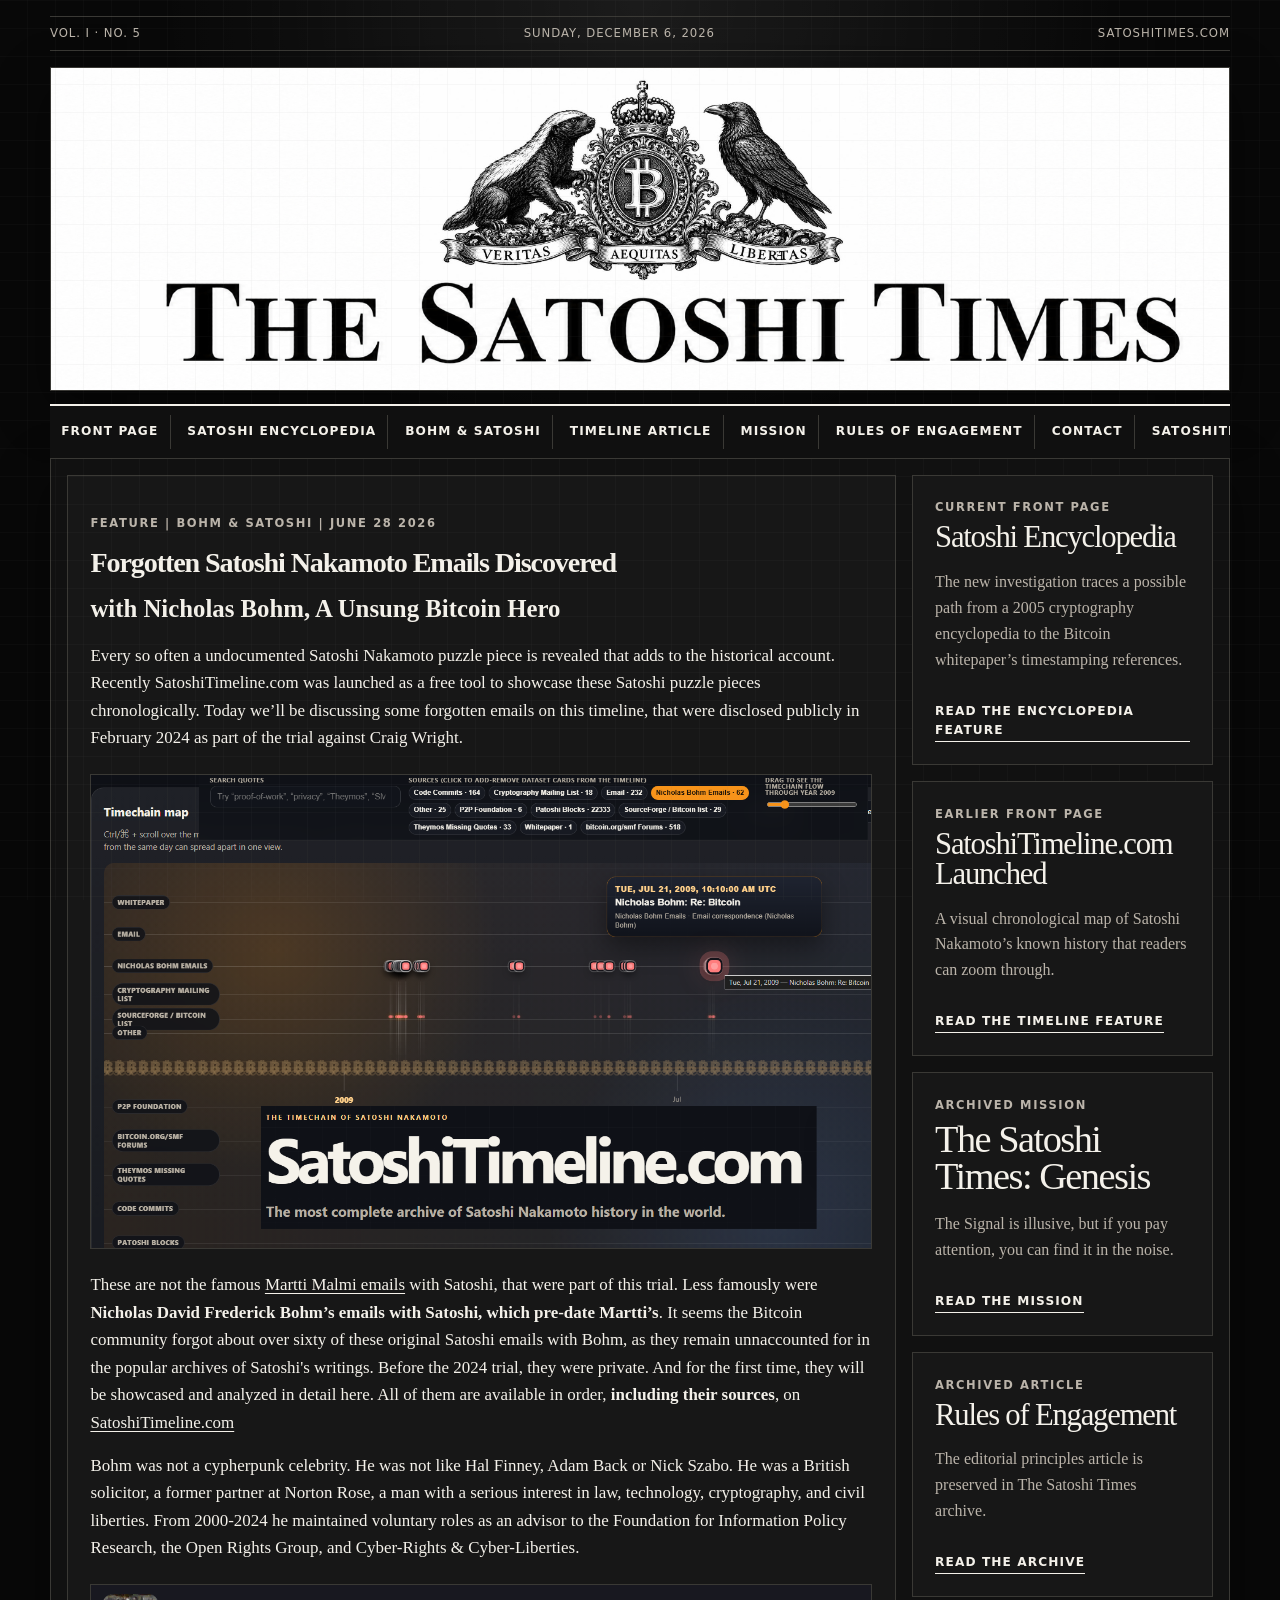
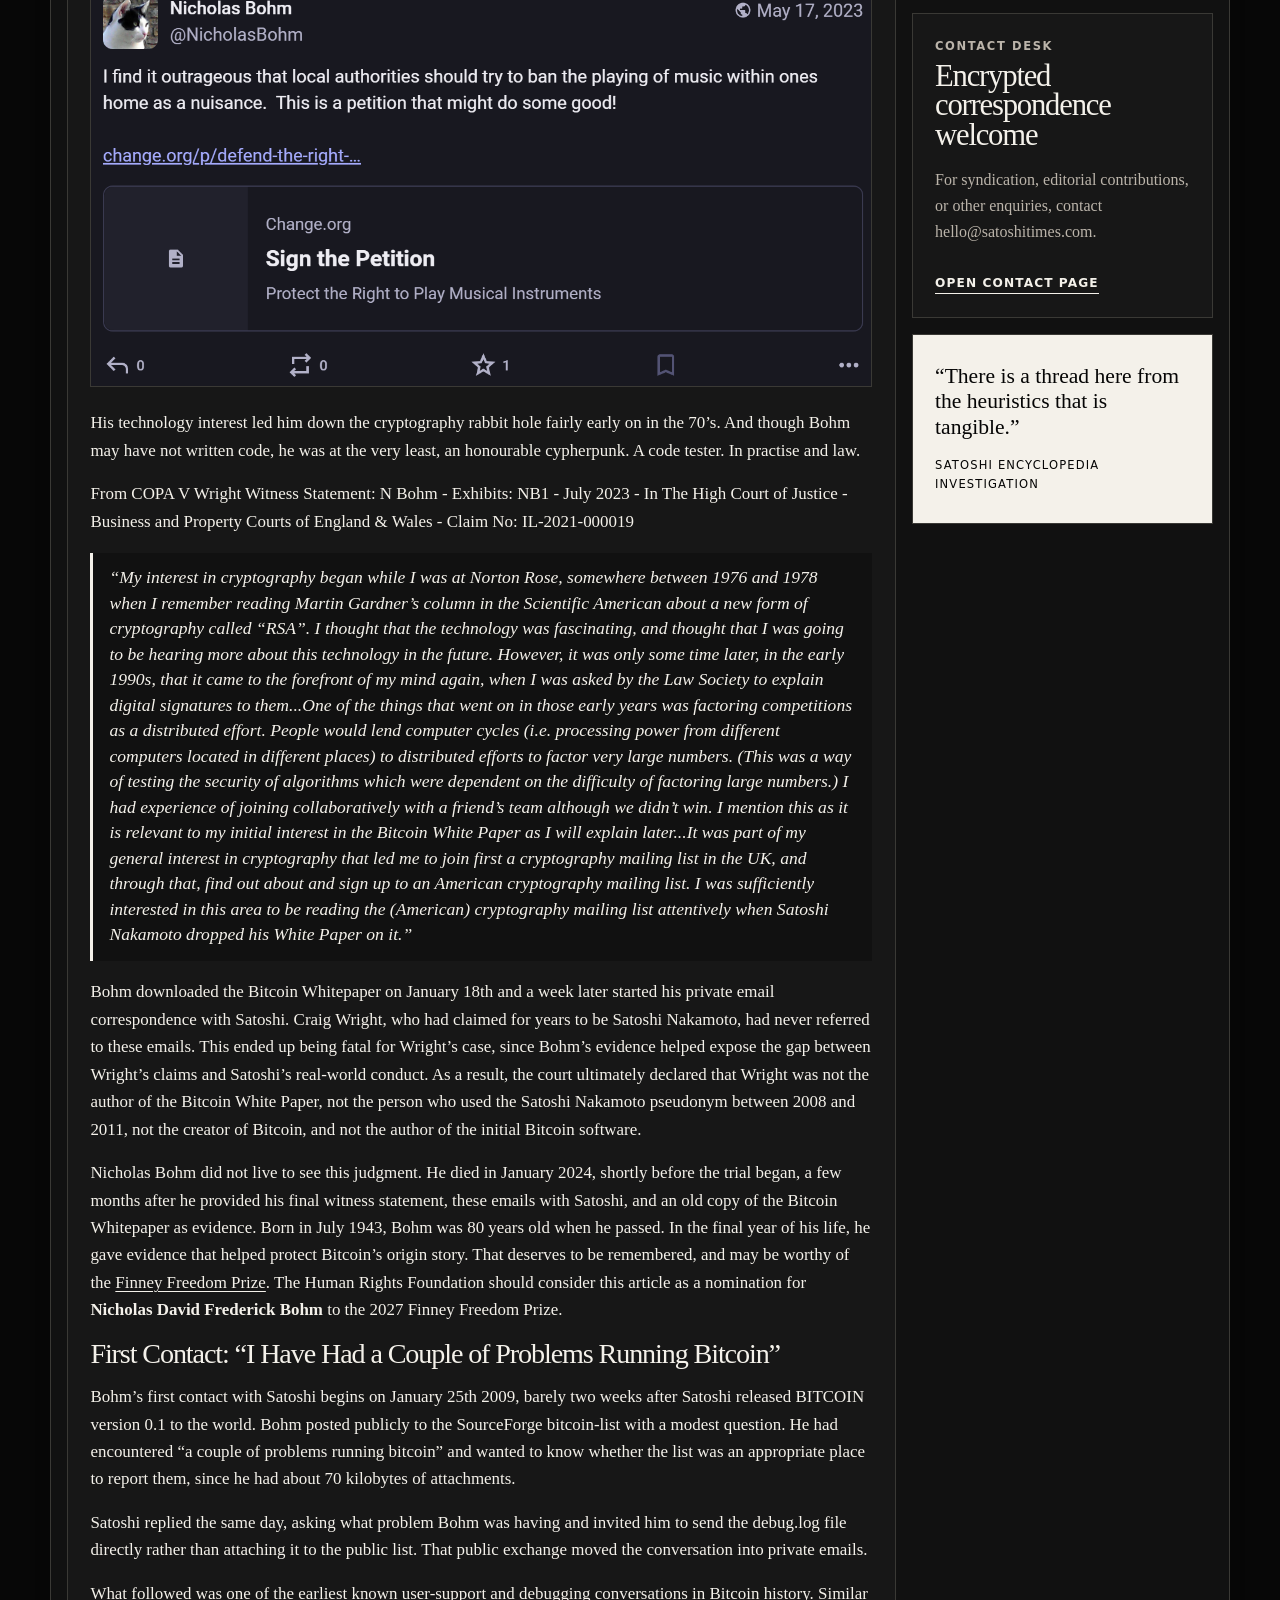
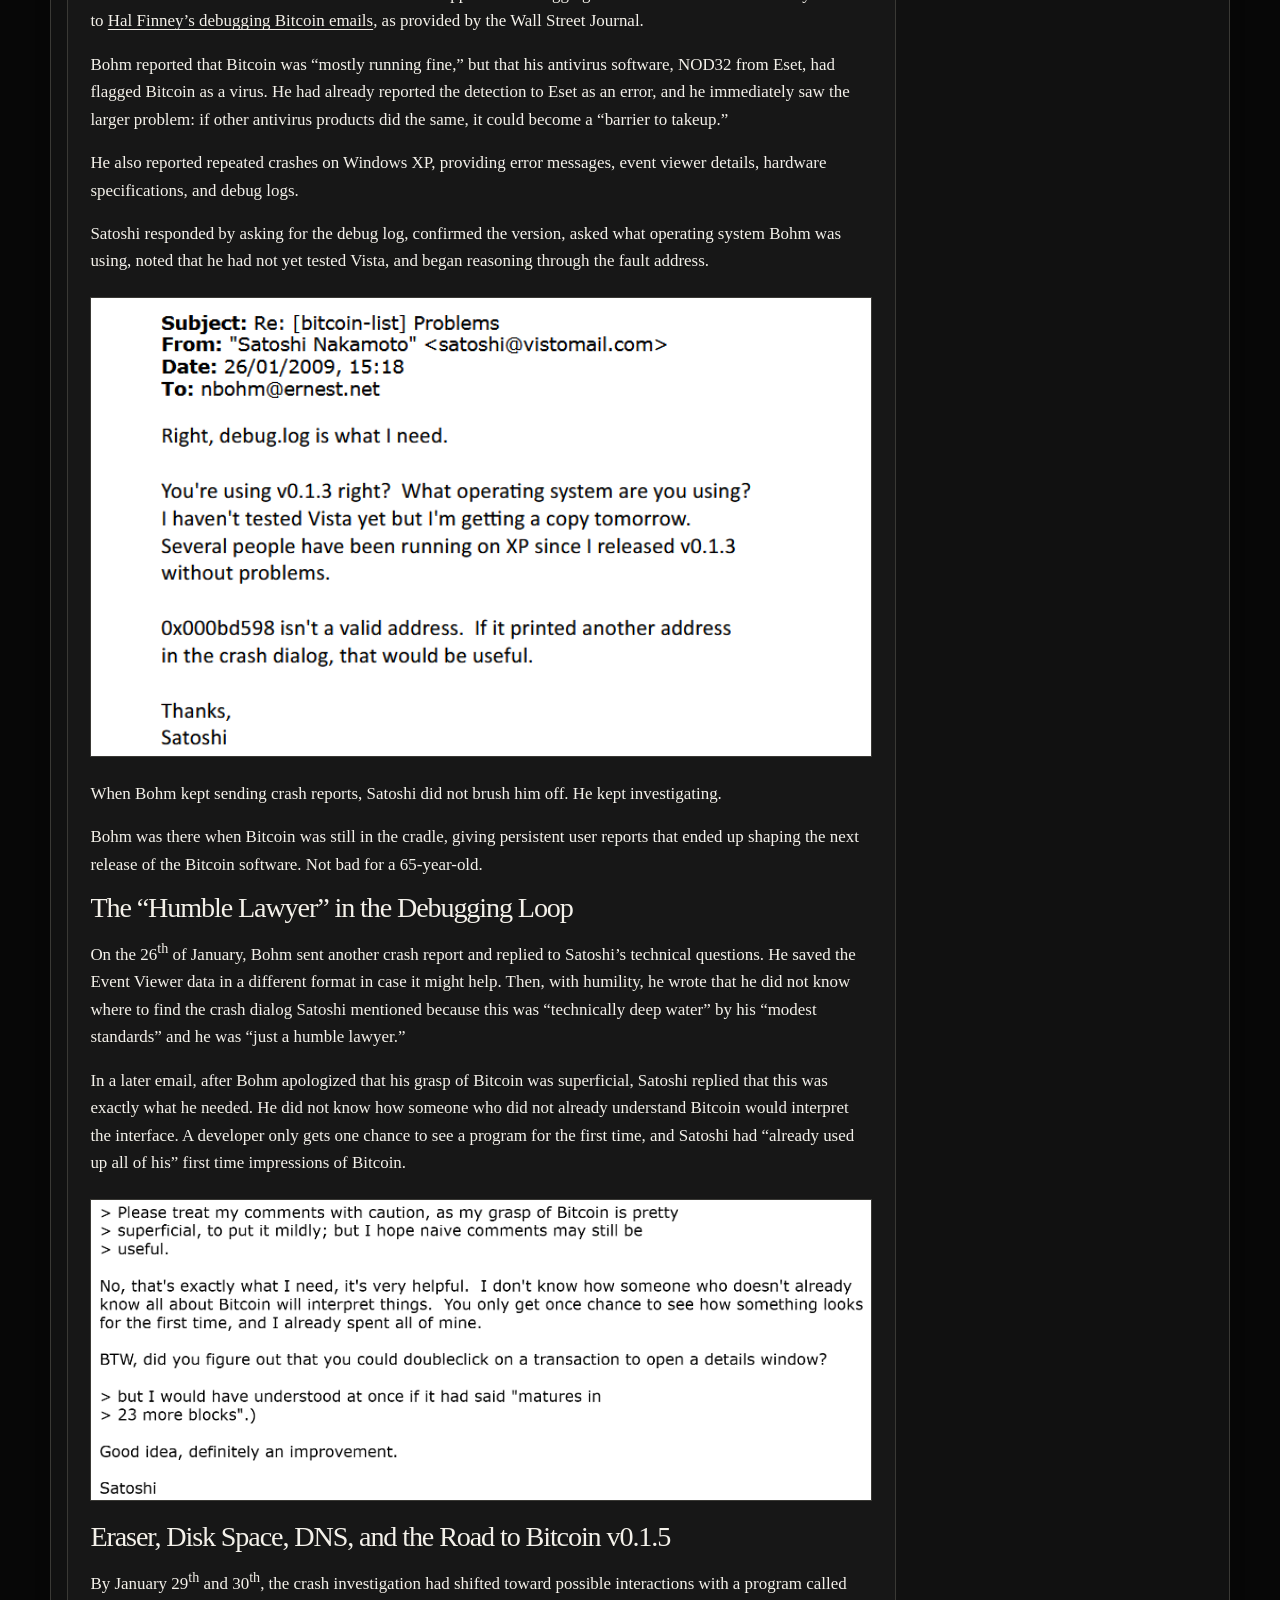
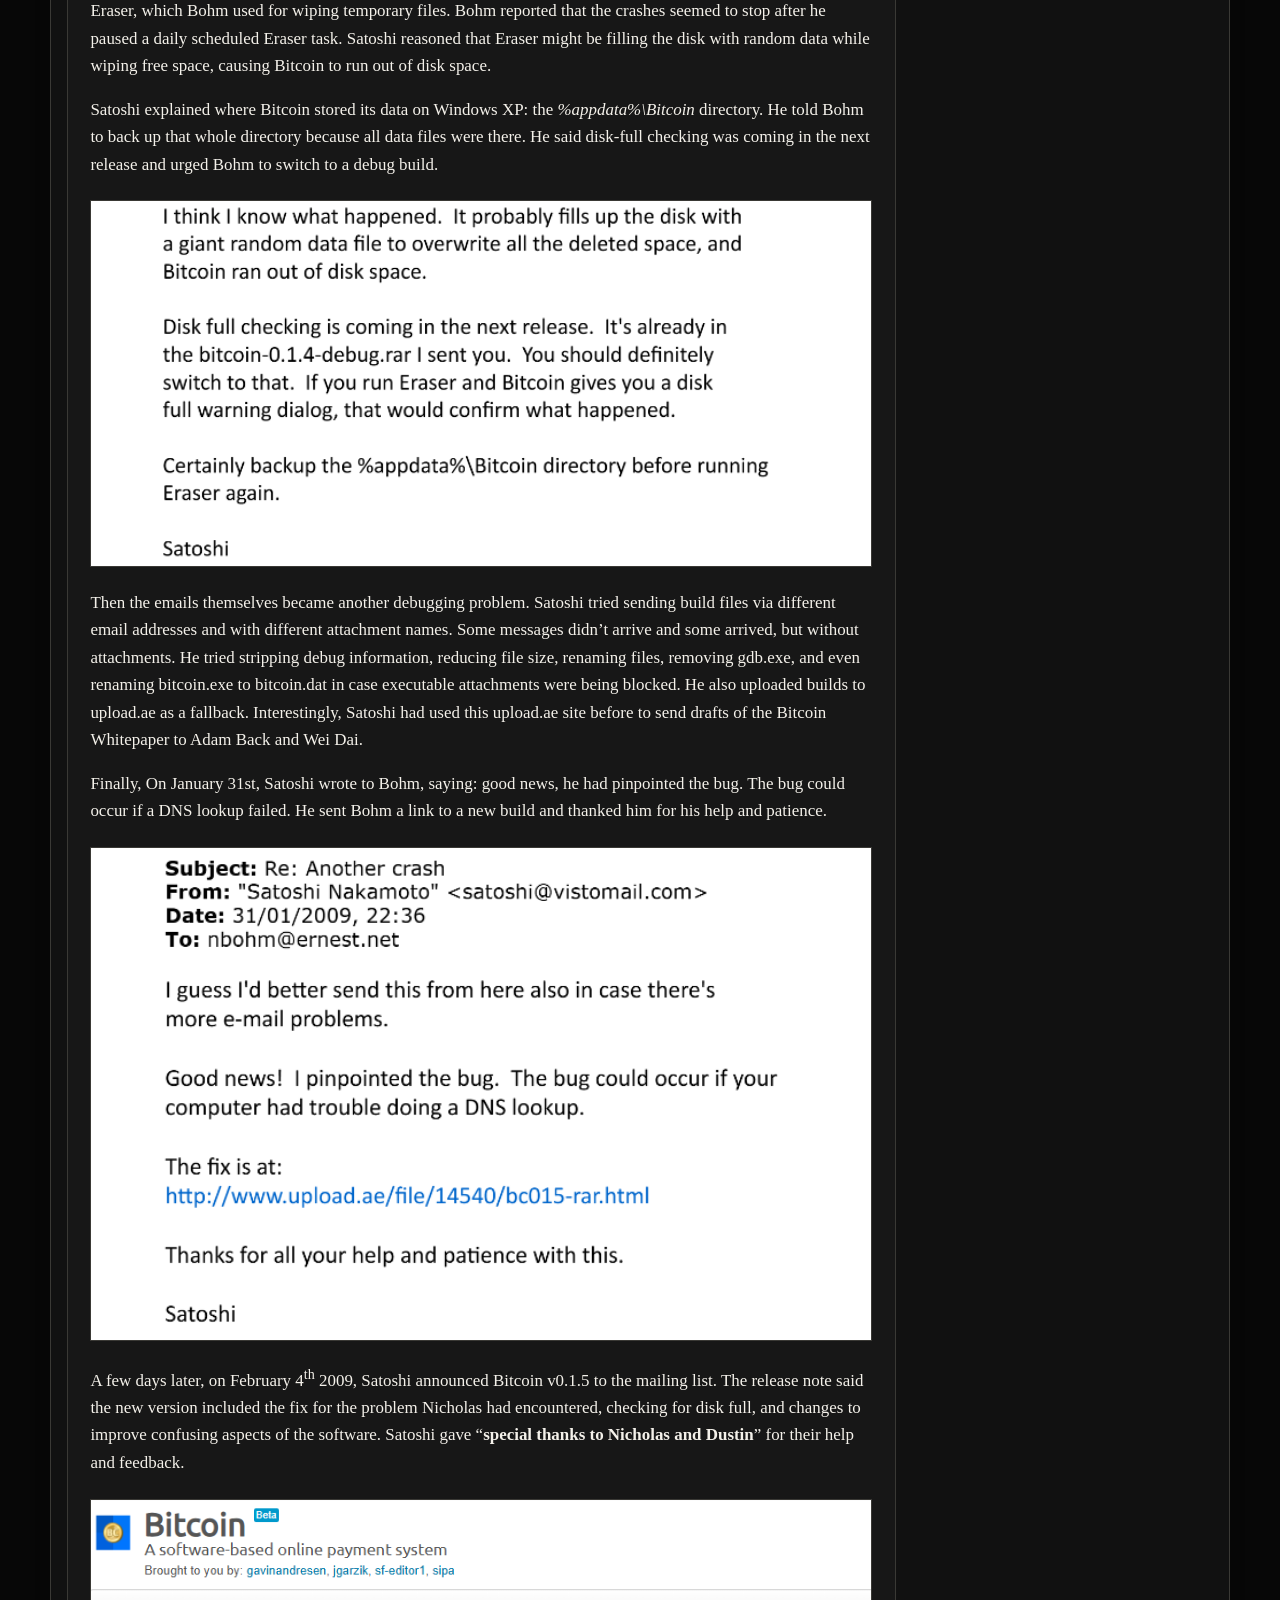
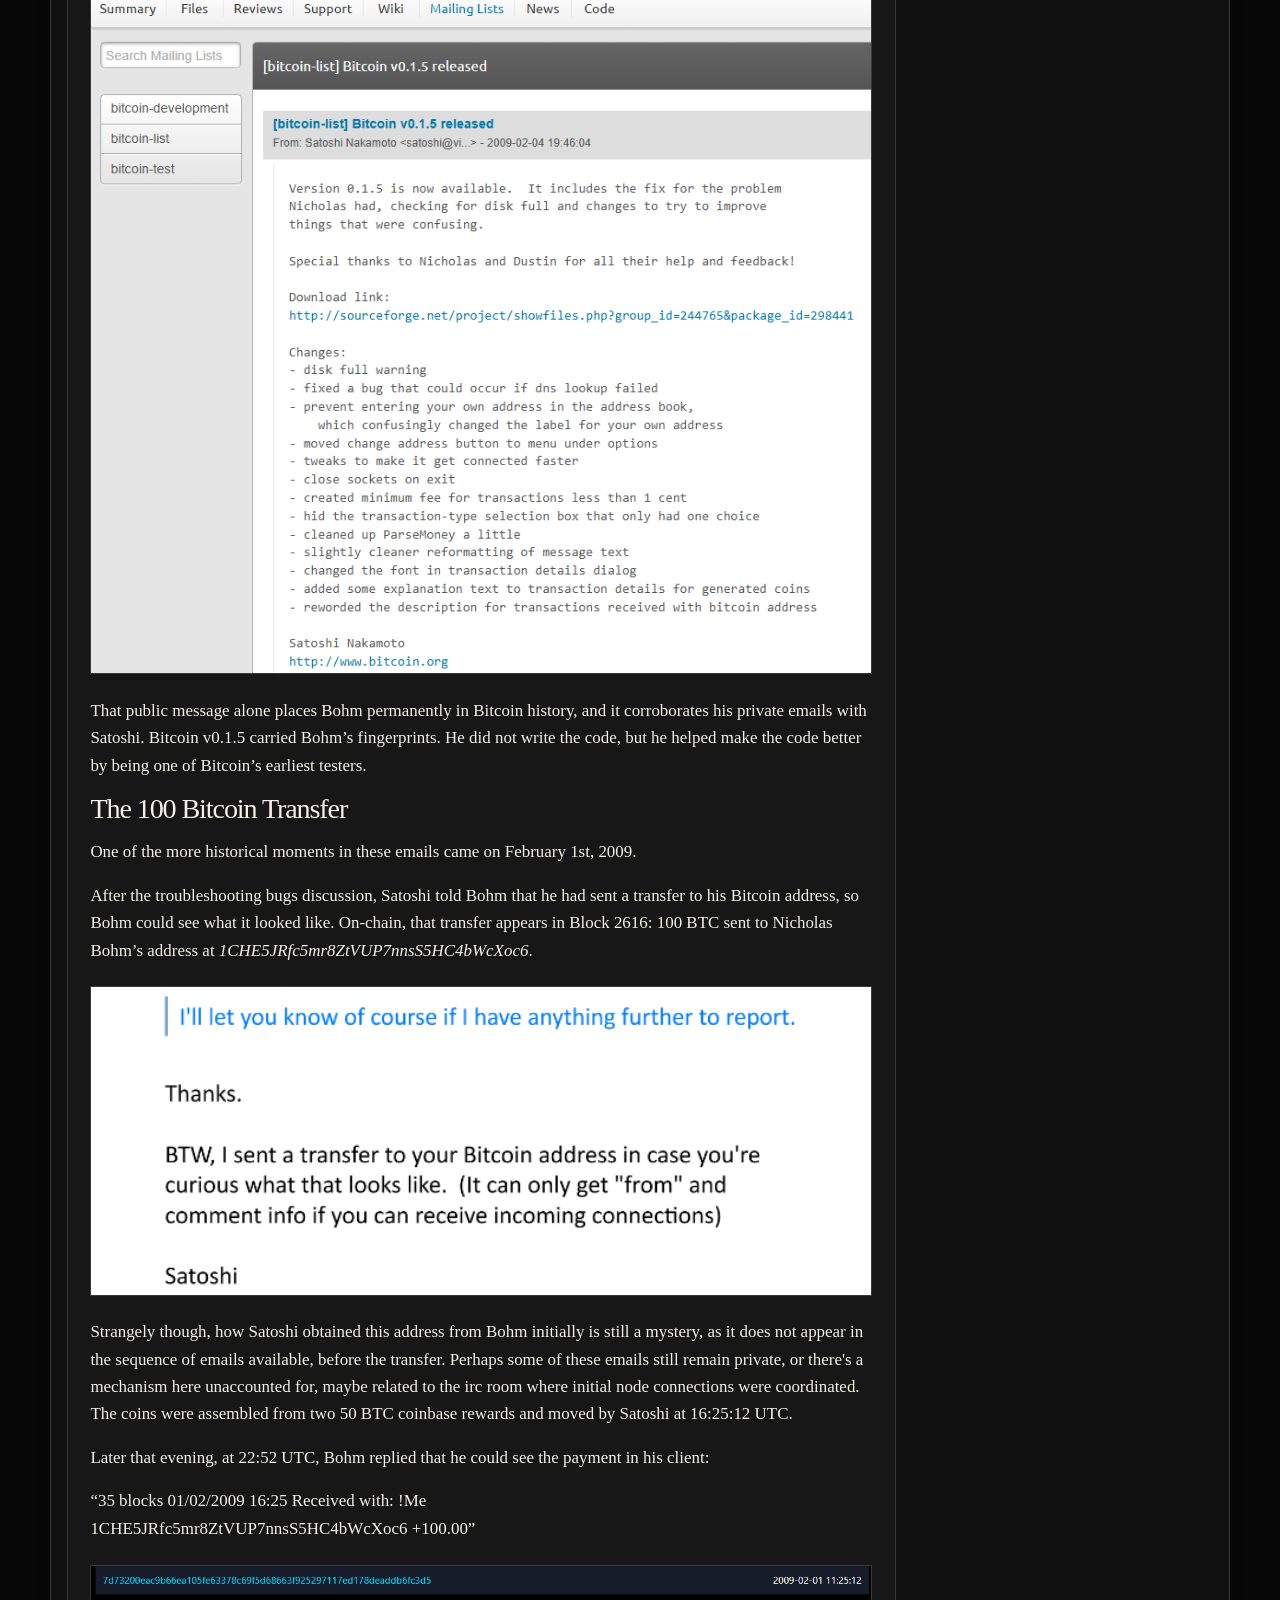
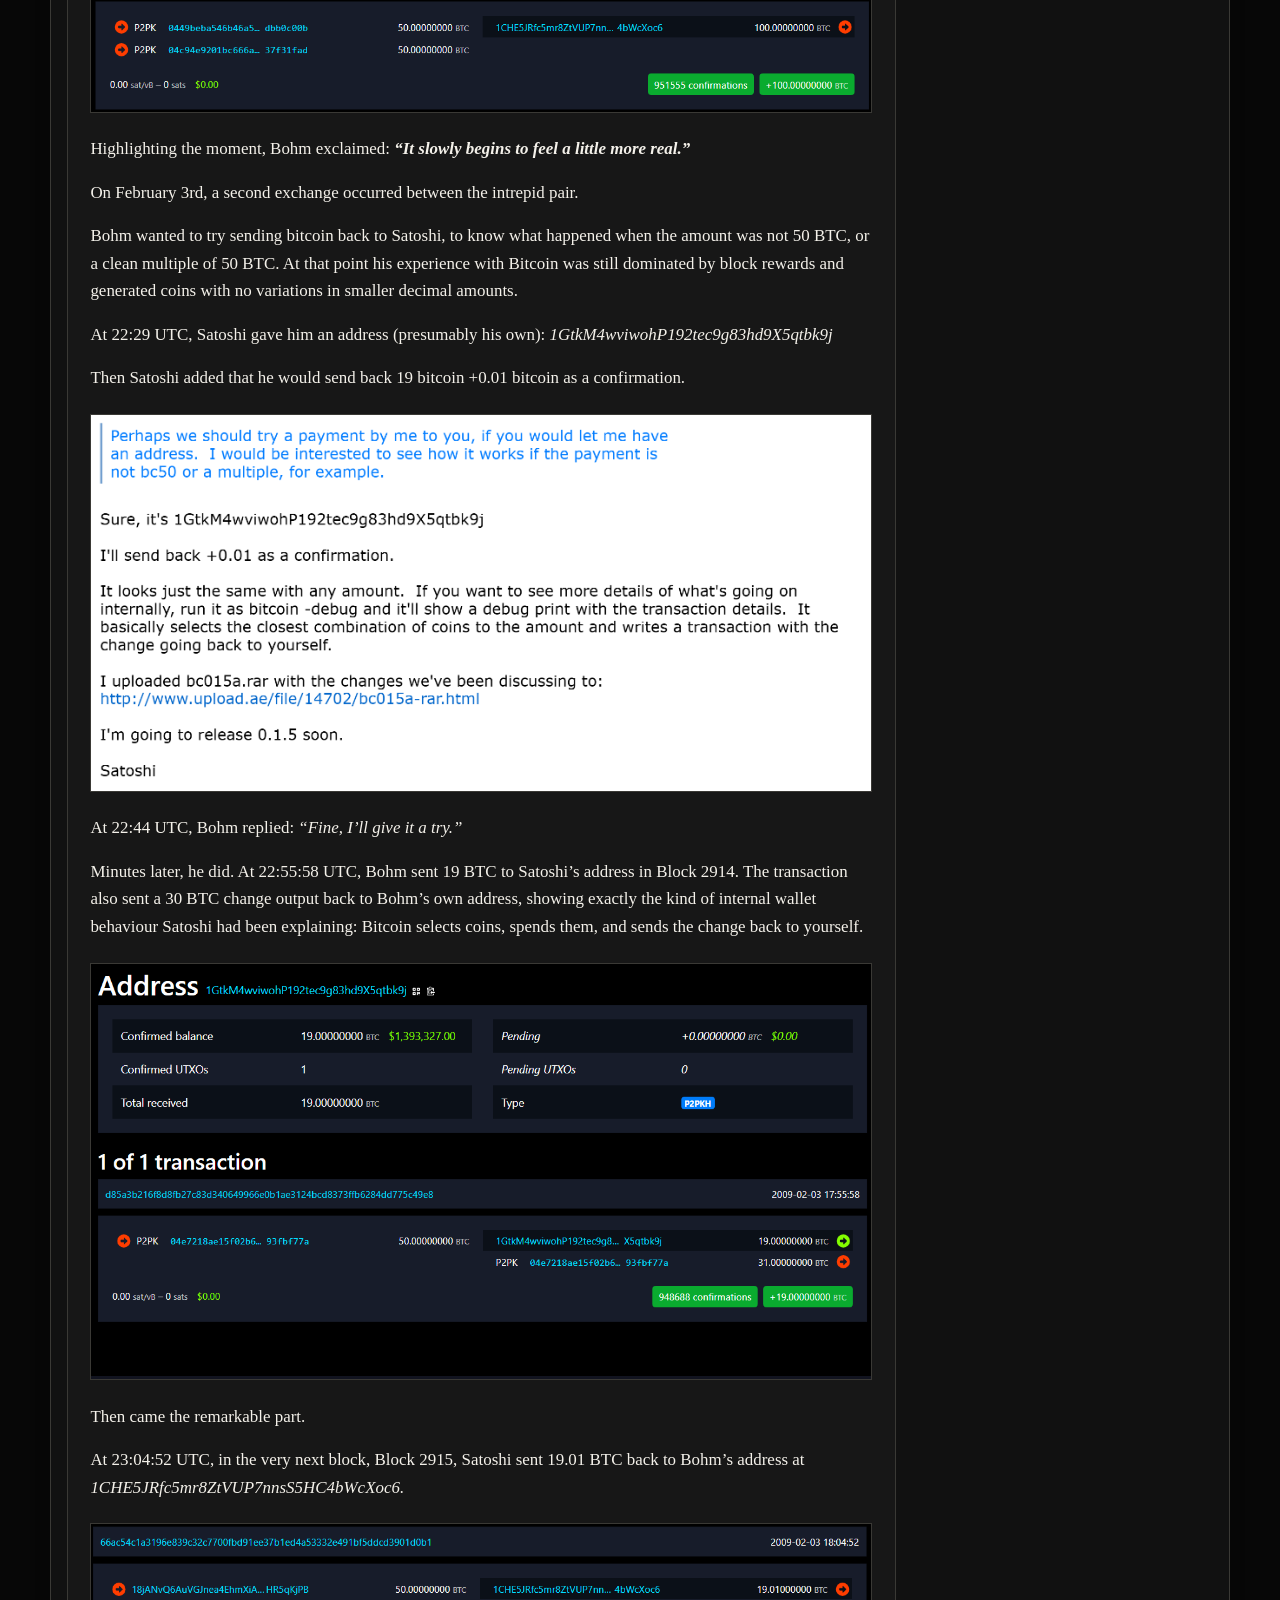
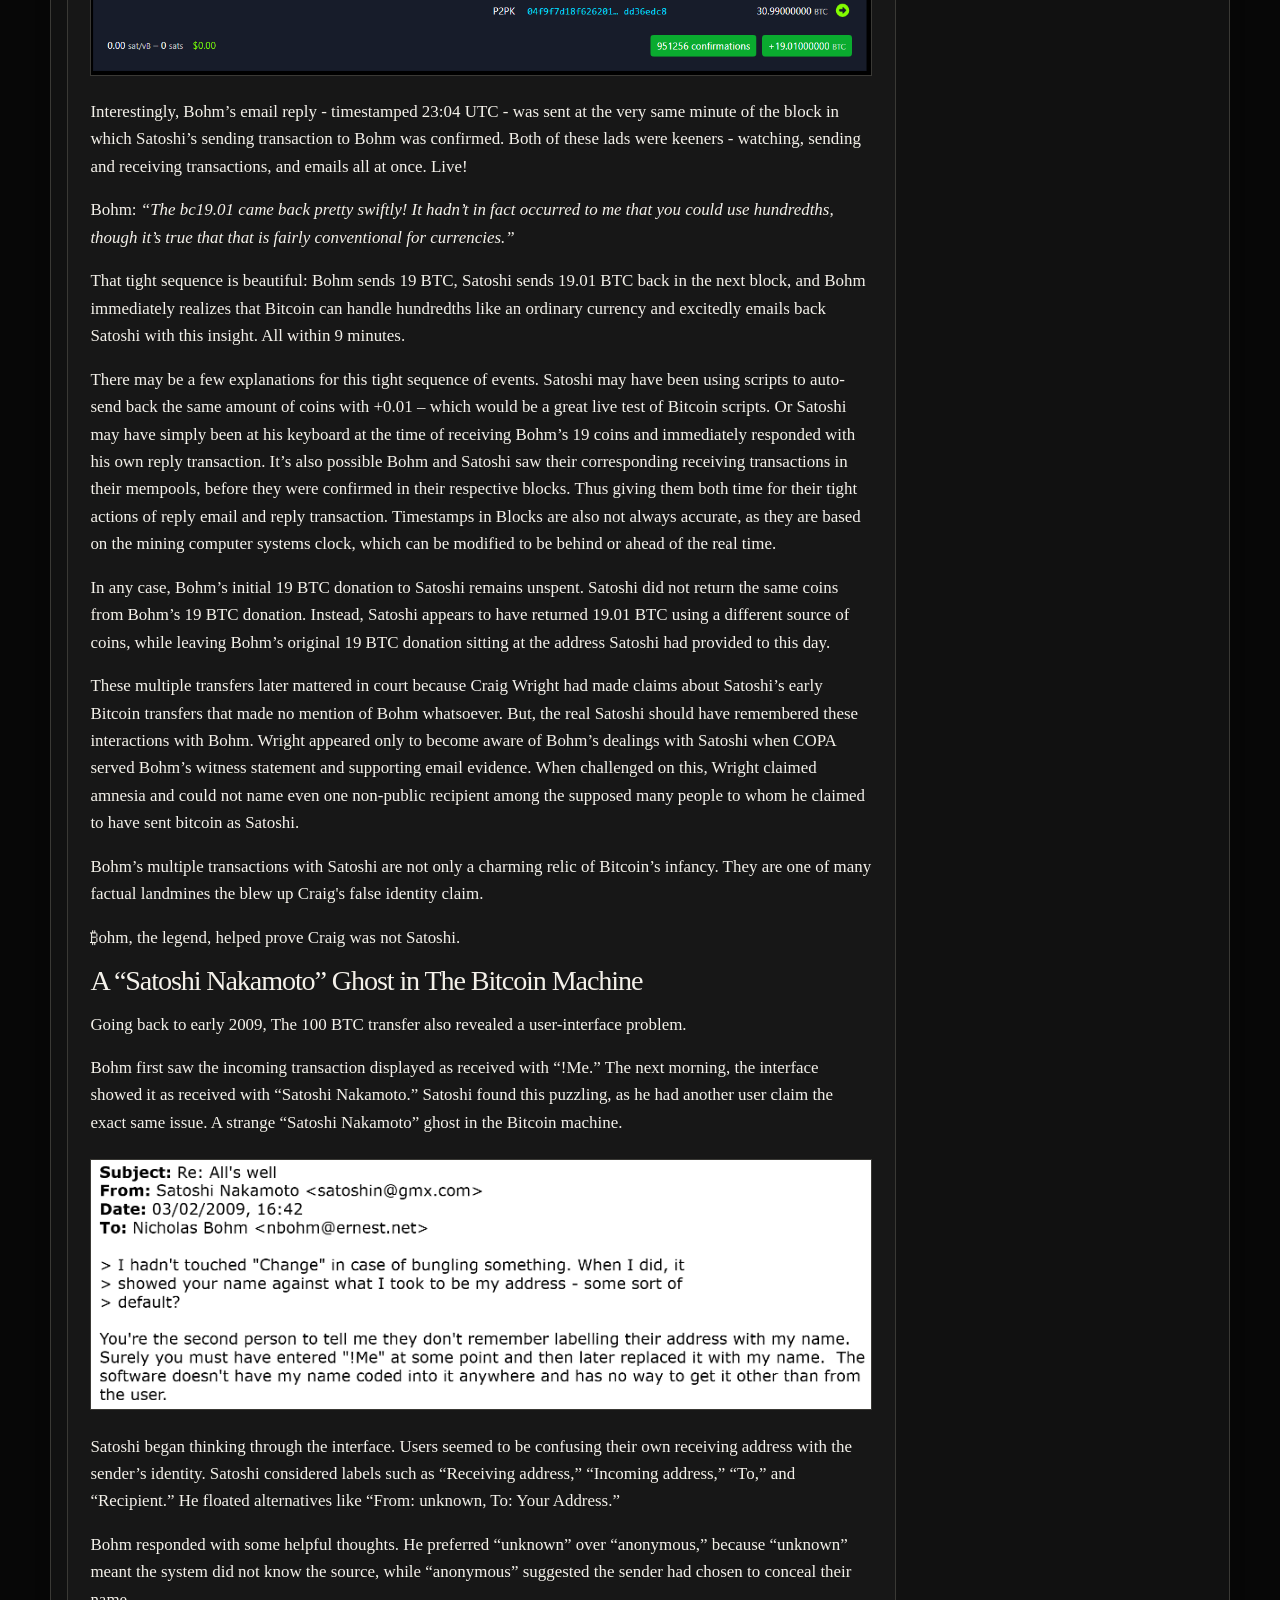
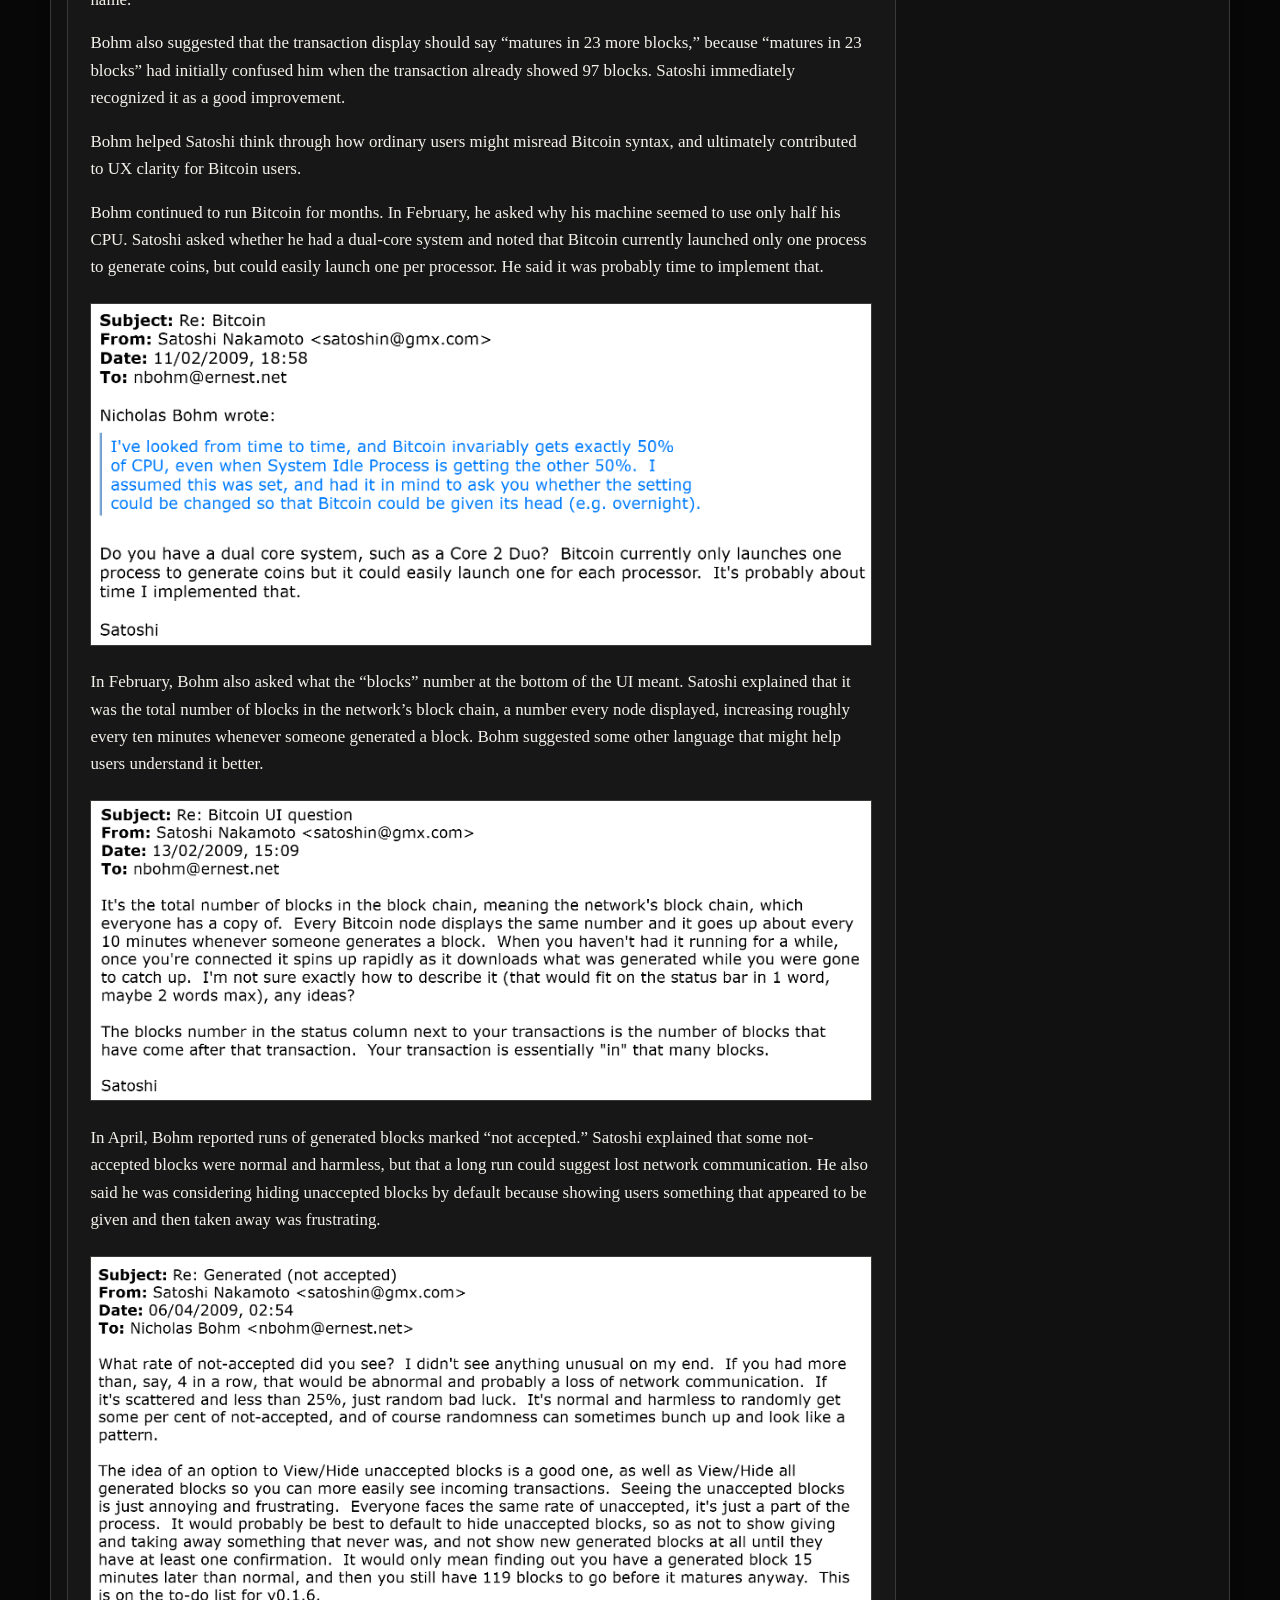
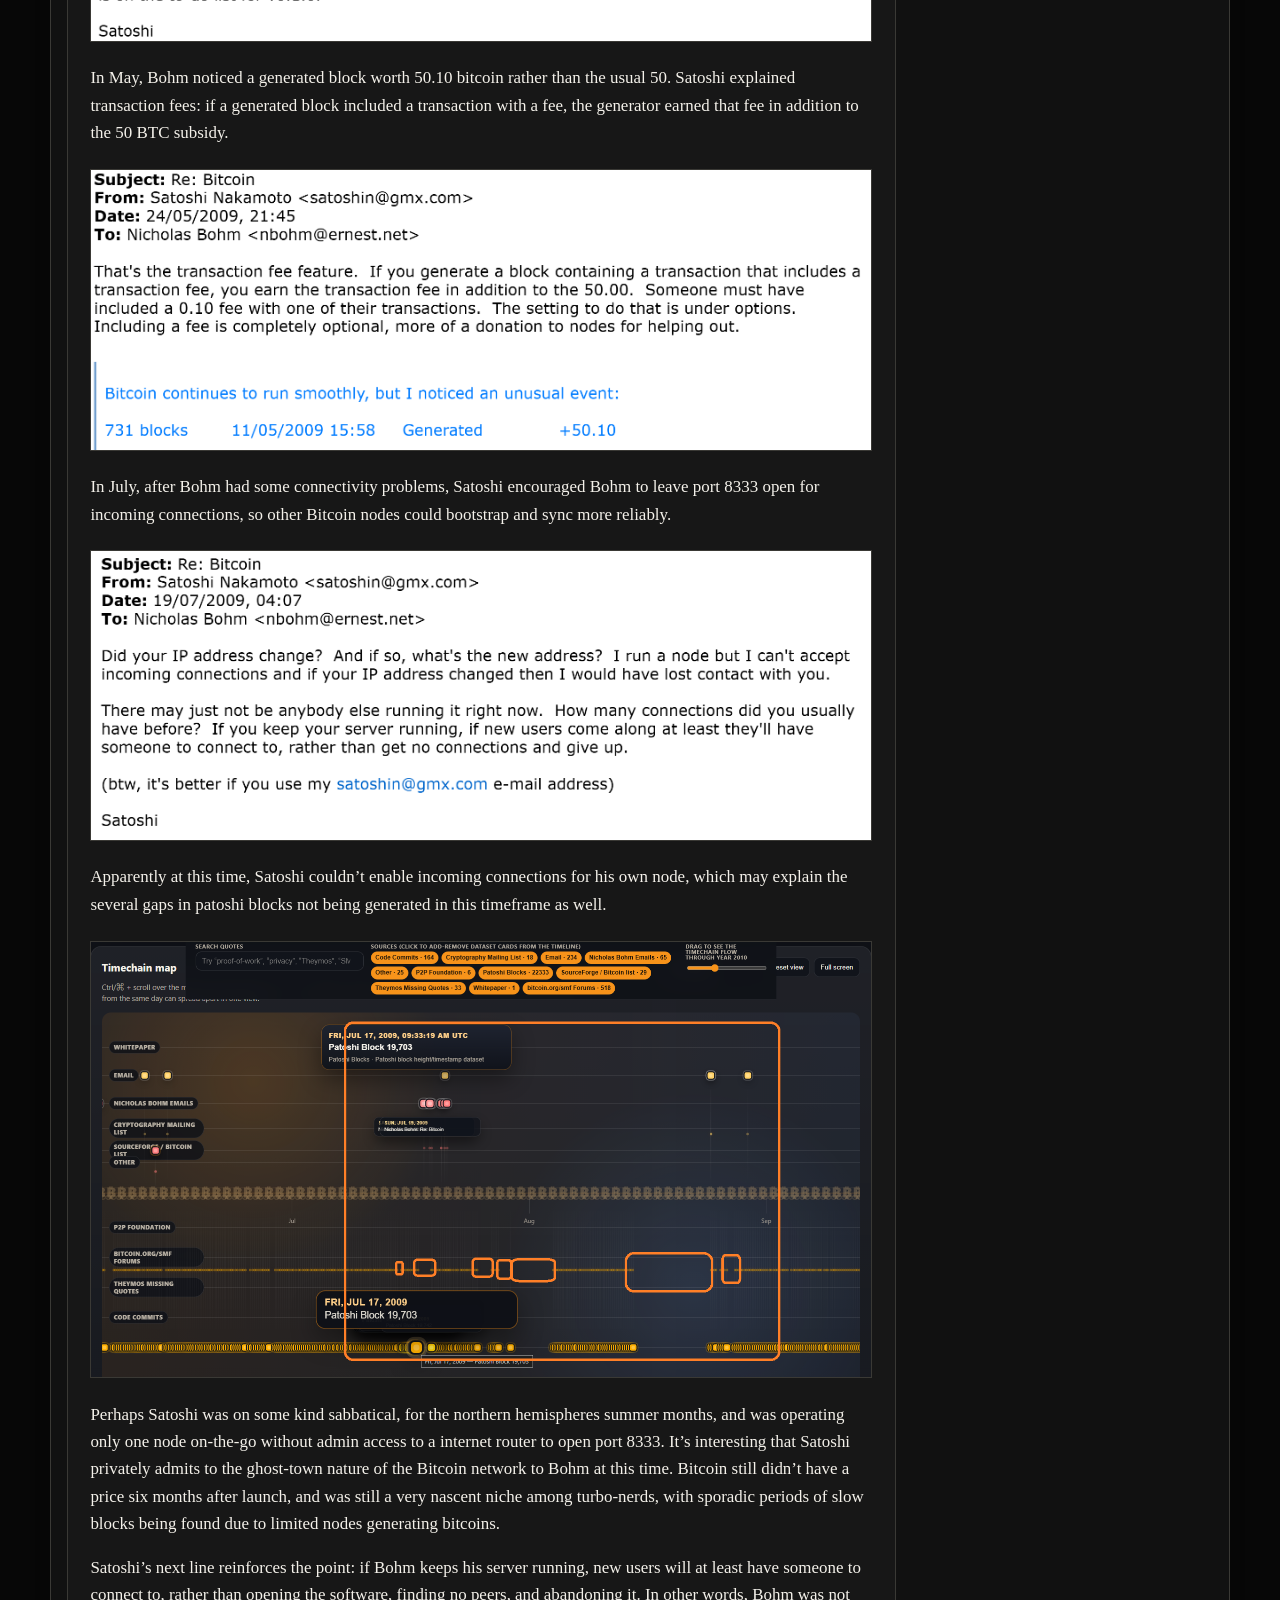
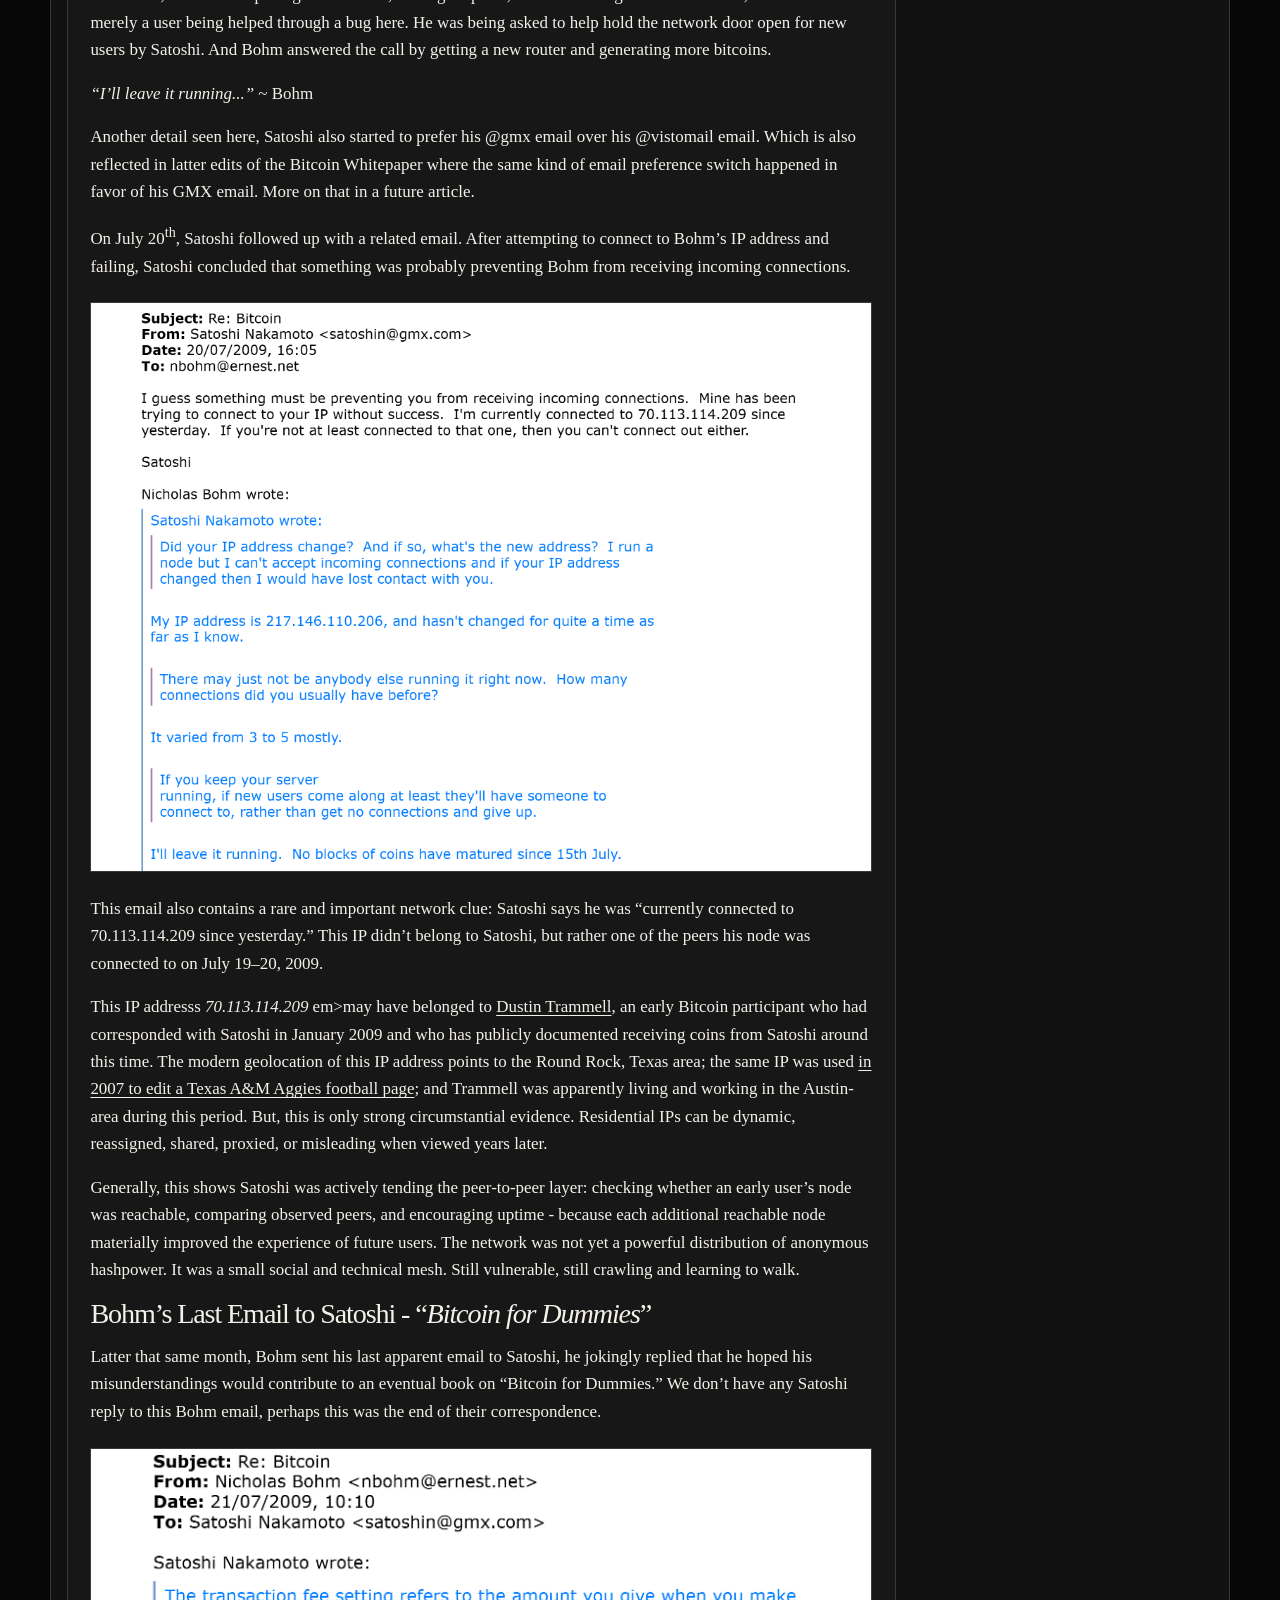
==== bohm/index.html @ c608b505 "Add files via upload" ====
<!doctype html>
<html lang="en" data-theme="dark">
<head>
  <meta charset="utf-8" />
  <meta name="viewport" content="width=device-width, initial-scale=1" />
  <title>Forgotten Satoshi Nakamoto Emails Discovered with Nicholas Bohm, A Unsung Bitcoin Hero — The Satoshi Times</title>
  <meta name="description" content="The Satoshi Times explores Nicholas Bohm’s forgotten emails with Satoshi Nakamoto, early Bitcoin debugging, and Bohm’s role in Bitcoin history." />
  <link rel="stylesheet" href="../styles.css" />
</head>
<body>
  <a class="skip-link" href="#main">Skip to content</a>

  <header class="site-header">
    <div class="utility-bar" aria-label="Edition details">
      <span>Vol. I · No. 5</span>
      <span id="today">Live Edition</span>
      <span>SatoshiTimes.com</span>
    </div>

    <div class="masthead" aria-label="The Satoshi Times masthead">
      <img src="../assets/satoshi-times-banner.jpg" alt="The Satoshi Times banner with the motto Veritas Aequitas LiberƎtas" />
    </div>


    <nav class="section-nav" aria-label="Newspaper sections">
      <a href="../">Front Page</a>
      <a href="../encyclopedia/">Satoshi Encyclopedia</a>
      <a href="../bohm/" aria-current="page">Bohm &amp; Satoshi</a>
      <a href="../timeline/">Timeline Article</a>
      <a href="../mission/">Mission</a>
      <a href="../rules.html">Rules of Engagement</a>
      <a href="../contact/">Contact</a>
      <a href="https://satoshitimeline.com/" target="_blank" rel="noopener">SatoshiTimeline.com</a>
      <button id="themeToggle" class="theme-toggle" type="button" aria-label="Toggle light and dark mode">Light mode</button>
    </nav>
  </header>

  <main id="main" class="page-shell">
    <section class="headline-grid front-page-grid" aria-label="Lead story">
      <article id="lead" class="lead-story article-card prose longform-article">
        <p class="kicker">Feature | Bohm &amp; Satoshi | June 28 2026</p>
        <h3><b>Forgotten Satoshi Nakamoto Emails Discovered</b></h3>
        <p class="dek"><b>with Nicholas Bohm, A Unsung Bitcoin Hero</b></p>
        <p>Every so often a undocumented Satoshi Nakamoto puzzle piece is revealed that adds
to the historical account. Recently SatoshiTimeline.com was launched as
a free tool to showcase these Satoshi puzzle pieces chronologically. Today we’ll
be discussing some forgotten emails on this timeline, that
were disclosed publicly in February 2024 as part of the trial against
Craig Wright. </p>
        <figure class="article-figure">
          <img alt="Bohm and Satoshi article image 1" loading="lazy" src="../assets/bohm/bohm-satoshi-01.png"/>
        </figure>
        <p>These are not the famous <a href="https://mmalmi.github.io/satoshi/" rel="noopener" target="_blank">Martti Malmi emails</a> with
Satoshi, that were part of this trial. Less
famously were <strong>Nicholas David Frederick Bohm’s emails with
Satoshi, which pre-date Martti’s</strong>. It seems the Bitcoin
community forgot about over sixty of these original Satoshi emails with
Bohm, as they remain unnaccounted for in the popular archives of Satoshi's writings. Before the 2024 trial, they were private. And for the first time,
they will be showcased and analyzed in detail here. All of them are
available in order, <b>including their sources</b>, on <a href="https://satoshitimeline.com/111" rel="noopener" target="_blank">SatoshiTimeline.com</a></p>
        <p>Bohm was not a cypherpunk celebrity. He was not like Hal Finney, Adam
Back or Nick Szabo. He was a British solicitor, a former partner at
Norton Rose, a man with a serious interest in law, technology,
cryptography, and civil liberties. From 2000-2024 he maintained
voluntary roles as an advisor to the Foundation for Information Policy
Research, the Open Rights Group, and Cyber-Rights &amp; Cyber-Liberties.</p> 
 <figure class="article-figure">
          <img alt="Bohm and Satoshi article image 1" loading="lazy" src="../assets/bohm/bohmcat.png"/>
        </figure>
<p>His technology interest led him down the cryptography rabbit hole fairly
early on in the 70’s. And though Bohm may have not written code, he was
at the very least, an honourable cypherpunk. A code tester. In practise
and law.</p>
        <p>From COPA V Wright Witness Statement: N Bohm - Exhibits: NB1 - July
2023 - In The High Court of Justice - Business and Property Courts of England &amp; Wales - Claim No: IL-2021-000019</p>
        <blockquote><em>“My interest in cryptography began while I was at Norton Rose,
somewhere between 1976 and 1978 when I remember reading Martin Gardner’s
column in the Scientific American about a new form of cryptography
called “RSA”. I thought that the technology was fascinating, and thought
that I was going to be hearing more about this technology in the future.
However, it was only some time later, in the early 1990s, that it came
to the forefront of my mind again, when I was asked by the Law Society
to explain digital signatures to them...One of the things that went on
in those early years was factoring competitions as a distributed effort.
People would lend computer cycles (i.e. processing power from different
computers located in different places) to distributed efforts to factor
very large numbers. (This was a way of testing the security of
algorithms which were dependent on the difficulty of factoring large
numbers.) I had experience of joining collaboratively with a friend’s
team although we didn’t win. I mention this as it is relevant to my
initial interest in the Bitcoin White Paper as I will explain later...It
was part of my general interest in cryptography that led me to join
first a cryptography mailing list in the UK, and through that, find out
about and sign up to an American cryptography mailing list. I was
sufficiently interested in this area to be reading the (American)
cryptography mailing list attentively when Satoshi Nakamoto dropped his
White Paper on it.” </em></blockquote>
        <p>Bohm downloaded the Bitcoin Whitepaper on January 18th and a week later started his private email correspondence with Satoshi. Craig Wright, who had claimed for years to be Satoshi Nakamoto, had
never referred to these emails. This ended up being fatal for Wright’s
case, since Bohm’s evidence helped expose the gap between Wright’s
claims and Satoshi’s real-world conduct. As a result, the court
ultimately declared that Wright was not the author of the Bitcoin White
Paper, not the person who used the Satoshi Nakamoto pseudonym between
2008 and 2011, not the creator of Bitcoin, and not the author of the
initial Bitcoin software.</p>
        <p>Nicholas Bohm did not live to see this judgment. He died in January
2024, shortly before the trial began, a few months after he provided his
final witness statement, these emails with Satoshi, and an old copy of
the Bitcoin Whitepaper as evidence. Born in July 1943, Bohm was 80 years
old when he passed. In the final year of his life, he gave evidence that
helped protect Bitcoin’s origin story. That deserves to be remembered,
and may be worthy of the <a href="https://hrf.org/program/financial-freedom/finney-prize/" rel="noopener" target="_blank">Finney
Freedom Prize</a>. The Human Rights Foundation should consider this
article as a nomination for <strong>Nicholas David Frederick Bohm
</strong>to the 2027 Finney Freedom Prize.</p>
        <h3 id="first-contact-i-have-had-a-couple-of-problems-running-bitcoin">First
Contact: “I Have Had a Couple of Problems Running Bitcoin”</h3>
        <p>Bohm’s first contact with Satoshi begins on January 25th 2009, barely
two weeks after Satoshi released BITCOIN version 0.1 to the world. Bohm
posted publicly to the SourceForge bitcoin-list with a modest question.
He had encountered “a couple of problems running bitcoin” and wanted to
know whether the list was an appropriate place to report them, since he
had about 70 kilobytes of attachments.</p>
        <p>Satoshi replied the same day, asking what problem Bohm was having and
invited him to send the debug.log file directly rather than attaching it
to the public list. That public exchange moved the conversation into
private emails.</p>
        <p>What followed was one of the earliest known user-support and
debugging conversations in Bitcoin history. Similar to <a href="https://www.wsj.com/public/resources/documents/finneynakamotoemails.pdf" rel="noopener" target="_blank">Hal
Finney’s debugging Bitcoin emails</a>, as provided by the Wall Street
Journal.</p>
        <p>Bohm reported that Bitcoin was “mostly running fine,” but that his
antivirus software, NOD32 from Eset, had flagged Bitcoin as a virus. He
had already reported the detection to Eset as an error, and he
immediately saw the larger problem: if other antivirus products did the
same, it could become a “barrier to takeup.”</p>
        <p>He also reported repeated crashes on Windows XP, providing error
messages, event viewer details, hardware specifications, and debug logs.
</p>
        <p>Satoshi responded by asking for the debug log, confirmed the version,
asked what operating system Bohm was using, noted that he had not yet
tested Vista, and began reasoning through the fault address. </p>
        <figure class="article-figure">
          <img alt="Bohm and Satoshi article image 2" loading="lazy" src="../assets/bohm/bohm-satoshi-02.png"/>
        </figure>
        <p>When Bohm kept sending crash reports, Satoshi did not brush him off.
He kept investigating.</p>
        <p>Bohm was there when Bitcoin was still in the cradle, giving
persistent user reports that ended up shaping the next release of the
Bitcoin software. Not bad for a 65-year-old.</p>
        <h3 id="the-humble-lawyer-in-the-debugging-loop">The “Humble Lawyer” in
the Debugging Loop</h3>
        <p>On the 26<sup>th</sup> of January, Bohm sent another crash report and
replied to Satoshi’s technical questions. He saved
the Event Viewer data in a different format in case it might help. Then,
with humility, he wrote that he did not know where to find the crash
dialog Satoshi mentioned because this was “technically deep water” by
his “modest standards” and he was “just a humble lawyer.”</p>
        <p>In a later email, after Bohm apologized that his grasp of Bitcoin was
superficial, Satoshi replied that this was exactly what he needed. He
did not know how someone who did not already understand Bitcoin would
interpret the interface. A developer only gets one chance to see a
program for the first time, and Satoshi had “already used up all of his”
first time impressions of Bitcoin.</p>
        <figure class="article-figure">
          <img alt="Bohm and Satoshi article image 3" loading="lazy" src="../assets/bohm/bohm-satoshi-03.png"/>
        </figure>
        <h3 id="eraser-disk-space-dns-and-the-road-to-bitcoin-v0.1.5">Eraser,
Disk Space, DNS, and the Road to Bitcoin v0.1.5</h3>
        <p>By January 29<sup>th</sup> and 30<sup>th</sup>, the crash investigation had
shifted toward possible interactions with a program called Eraser, which
Bohm used for wiping temporary files. Bohm reported that the crashes
seemed to stop after he paused a daily scheduled Eraser task. Satoshi
reasoned that Eraser might be filling the disk with random data while
wiping free space, causing Bitcoin to run out of disk space.</p>
        <p>Satoshi explained where Bitcoin stored its data on Windows XP: the
<em>%appdata%\Bitcoin</em> directory. He told Bohm to back up that whole
directory because all data files were there. He said disk-full checking
was coming in the next release and urged Bohm to switch to a debug
build.</p>
        <figure class="article-figure">
          <img alt="Bohm and Satoshi article image 4" loading="lazy" src="../assets/bohm/bohm-satoshi-04.png"/>
        </figure>
        <p>Then the emails themselves became another debugging problem. Satoshi
tried sending build files via different email addresses and with
different attachment names. Some messages didn’t arrive and some
arrived, but without attachments. He tried stripping debug information,
reducing file size, renaming files, removing gdb.exe, and even renaming
bitcoin.exe to bitcoin.dat in case executable attachments were being
blocked. He also uploaded builds to upload.ae as a fallback.
Interestingly, Satoshi had used this upload.ae site before to send
drafts of the Bitcoin Whitepaper to Adam Back and Wei Dai.</p>
        <p>Finally, On January 31st, Satoshi wrote to Bohm, saying:
good news, he had pinpointed the bug. The bug could occur if a DNS
lookup failed. He sent Bohm a link to a new build and thanked him for
his help and patience.</p>
        <figure class="article-figure">
          <img alt="Bohm and Satoshi article image 5" loading="lazy" src="../assets/bohm/bohm-satoshi-05.png"/>
        </figure>
        <p>A few days later, on February 4<sup>th</sup> 2009, Satoshi announced
Bitcoin v0.1.5 to the mailing list. The release note said the new
version included the fix for the problem Nicholas had encountered,
checking for disk full, and changes to improve confusing aspects of the
software. Satoshi gave “<strong>special thanks to Nicholas and
Dustin</strong>” for their help and feedback.</p>
        <figure class="article-figure">
          <img alt="Bohm and Satoshi article image 6" loading="lazy" src="../assets/bohm/bohm-satoshi-06.png"/>
        </figure>
        <p>That public message alone places Bohm permanently in Bitcoin history,
and it corroborates his private emails with Satoshi. Bitcoin v0.1.5
carried Bohm’s fingerprints. He did not write the code, but he helped
make the code better by being one of Bitcoin’s earliest testers.</p>
        <h3 id="the-100-bitcoin-transfer">The 100 Bitcoin Transfer</h3>
        <p>One of the more historical moments in these emails came on February
1st, 2009.</p>
        <p>After the troubleshooting bugs discussion, Satoshi told Bohm that he
had sent a transfer to his Bitcoin address, so Bohm could see what it
looked like. On-chain, that transfer appears in Block 2616: 100 BTC sent
to Nicholas Bohm’s address at
<em>1CHE5JRfc5mr8ZtVUP7nnsS5HC4bWcXoc6</em>. </p>
        <figure class="article-figure">
          <img alt="Bohm and Satoshi article image 7" loading="lazy" src="../assets/bohm/bohm-satoshi-07.png"/>
        </figure>
        <p>Strangely though, how Satoshi obtained this address from Bohm
initially is still a mystery, as it does not appear in the sequence of
emails available, before the transfer. Perhaps some of these emails
still remain private, or there's a mechanism here unaccounted for, maybe related to the irc room where initial node connections were coordinated. The
coins were assembled from two 50 BTC coinbase rewards and moved by
Satoshi at 16:25:12 UTC.</p>
        <p>Later that evening, at 22:52 UTC, Bohm replied that he could see the
payment in his client:</p>
        <p>“35 blocks 01/02/2009 16:25 Received with: !Me<br/>
1CHE5JRfc5mr8ZtVUP7nnsS5HC4bWcXoc6 +100.00”</p>
        <figure class="article-figure">
          <img alt="Bohm and Satoshi article image 8" loading="lazy" src="../assets/bohm/bohm-satoshi-08.png"/>
        </figure>
        <p>Highlighting the moment, Bohm exclaimed: <em><strong>“It slowly
begins to feel a little more real.”</strong></em></p>
        <p>On February 3rd, a second exchange occurred between the intrepid
pair.</p>
        <p>Bohm wanted to try sending bitcoin back to Satoshi, to know what
happened when the amount was not 50 BTC, or a clean multiple of 50 BTC.
At that point his experience with Bitcoin was still dominated by block
rewards and generated coins with no variations in smaller decimal
amounts.</p>
        <p>At 22:29 UTC, Satoshi gave him an address (presumably his own):
<em>1GtkM4wviwohP192tec9g83hd9X5qtbk9j</em> </p>
        <p>Then Satoshi added that he would send back 19 bitcoin +0.01 bitcoin
as a confirmation.</p>
        <figure class="article-figure">
          <img alt="Bohm and Satoshi article image 9" loading="lazy" src="../assets/bohm/bohm-satoshi-09.png"/>
        </figure>
        <p>At 22:44 UTC, Bohm replied: <em>“Fine, I’ll give it a try.”</em></p>
        <p>Minutes later, he did. At 22:55:58 UTC, Bohm sent 19 BTC to Satoshi’s
address in Block 2914. The transaction also sent a 30 BTC change output
back to Bohm’s own address, showing exactly the kind of internal wallet
behaviour Satoshi had been explaining: Bitcoin selects coins, spends
them, and sends the change back to yourself.</p>
        <figure class="article-figure">
          <img alt="Bohm and Satoshi article image 10" loading="lazy" src="../assets/bohm/bohm-satoshi-10.png"/>
        </figure>
        <p>Then came the remarkable part.</p>
        <p>At 23:04:52 UTC, in the very next block, Block 2915, Satoshi sent
19.01 BTC back to Bohm’s address at
<em>1CHE5JRfc5mr8ZtVUP7nnsS5HC4bWcXoc6.</em></p>
        <figure class="article-figure">
          <img alt="Bohm and Satoshi article image 11" loading="lazy" src="../assets/bohm/bohm-satoshi-11.png"/>
        </figure>
        <p>Interestingly, Bohm’s email reply - timestamped 23:04 UTC - was sent
at the very same minute of the block in which Satoshi’s sending
transaction to Bohm was confirmed. Both of these lads were keeners -
watching, sending and receiving transactions, and emails all at once.
Live! </p>
        <p>Bohm: <em>“The bc19.01 came back pretty swiftly! It hadn’t in fact
occurred to me that you could use hundredths, though it’s true that that
is fairly conventional for currencies.”</em></p>
        <p>That tight sequence is beautiful: Bohm sends 19 BTC, Satoshi sends
19.01 BTC back in the next block, and Bohm immediately realizes that
Bitcoin can handle hundredths like an ordinary currency and excitedly
emails back Satoshi with this insight. All within 9 minutes. </p>
        <p>There may be a few explanations for this tight sequence of events.
Satoshi may have been using scripts to auto-send back the same amount of
coins with +0.01 – which would be a great live test of Bitcoin scripts.
Or Satoshi may have simply been at his keyboard at the time of receiving
Bohm’s 19 coins and immediately responded with his own reply
transaction. It’s also possible Bohm and Satoshi saw their corresponding
receiving transactions in their mempools, before they were confirmed in
their respective blocks. Thus giving them both time for their tight
actions of reply email and reply transaction. Timestamps in Blocks are also not always accurate, as they are based on the mining computer systems clock, which can be modified to be behind or ahead of the real time.</p>
        <p>In any case, Bohm’s initial 19 BTC donation to Satoshi remains
unspent. Satoshi did not return the same coins from Bohm’s 19 BTC
donation. Instead, Satoshi appears to have returned 19.01 BTC using a
different source of coins, while leaving Bohm’s original 19 BTC donation
sitting at the address Satoshi had provided to this day.</p>
        <p>These multiple transfers later mattered in court because Craig Wright
had made claims about Satoshi’s early Bitcoin transfers that made no
mention of Bohm whatsoever. But, the real Satoshi should have remembered
these interactions with Bohm. Wright appeared only to become aware of
Bohm’s dealings with Satoshi when COPA served Bohm’s witness statement
and supporting email evidence. When challenged on this, Wright claimed
amnesia and could not name even one non-public recipient among the
supposed many people to whom he claimed to have sent bitcoin as
Satoshi.</p>
        <p>Bohm’s multiple transactions with Satoshi are not only a charming
relic of Bitcoin’s infancy. They are one of many factual landmines the
blew up Craig's false identity claim. </p>
        <p>₿ohm, the legend, helped prove Craig was not Satoshi. </p>
        <h3 id="a-satoshi-nakamoto-ghost-in-the-bitcoin-machine">A “Satoshi
Nakamoto” Ghost in The Bitcoin Machine</h3>
        <p>Going back to early 2009, The 100 BTC transfer also revealed a
user-interface problem.</p>
        <p>Bohm first saw the incoming transaction displayed as received with
“!Me.” The next morning, the interface showed it as received with
“Satoshi Nakamoto.” Satoshi found this puzzling, as he had another user
claim the exact same issue. A strange “Satoshi Nakamoto” ghost in the
Bitcoin machine. </p>
        <figure class="article-figure">
          <img alt="Bohm and Satoshi article image 12" loading="lazy" src="../assets/bohm/bohm-satoshi-12.png"/>
        </figure>
        <p>Satoshi began thinking through the interface. Users seemed to be
confusing their own receiving address with the sender’s identity.
Satoshi considered labels such as “Receiving address,” “Incoming
address,” “To,” and “Recipient.” He floated alternatives like “From:
unknown, To: Your Address.”</p>
        <p>Bohm responded with some helpful thoughts. He preferred “unknown”
over “anonymous,” because “unknown” meant the system did not know the
source, while “anonymous” suggested the sender had chosen to conceal
their name.</p>
        <p>Bohm also suggested that the transaction display should say “matures
in 23 more blocks,” because “matures in 23 blocks” had initially
confused him when the transaction already showed 97 blocks. Satoshi
immediately recognized it as a good improvement. </p>
        <p>Bohm helped Satoshi think through how ordinary users might misread
Bitcoin syntax, and ultimately contributed to UX clarity for Bitcoin
users. </p>
        <p>Bohm continued to run Bitcoin for months. In February, he asked why
his machine seemed to use only half his CPU. Satoshi asked whether he
had a dual-core system and noted that Bitcoin currently launched only
one process to generate coins, but could easily launch one per
processor. He said it was probably time to implement that.</p>
        <figure class="article-figure">
          <img alt="Bohm and Satoshi article image 13" loading="lazy" src="../assets/bohm/bohm-satoshi-13.png"/>
        </figure>
        <p>In February, Bohm also asked what the “blocks” number at the bottom
of the UI meant. Satoshi explained that it was the total number of
blocks in the network’s block chain, a number every node displayed,
increasing roughly every ten minutes whenever someone generated a block.
Bohm suggested some other language that might help users understand it
better.</p>
        <figure class="article-figure">
          <img alt="Bohm and Satoshi article image 14" loading="lazy" src="../assets/bohm/bohm-satoshi-14.png"/>
        </figure>
        <p>In April, Bohm reported runs of generated blocks marked “not
accepted.” Satoshi explained that some not-accepted blocks were normal
and harmless, but that a long run could suggest lost network
communication. He also said he was considering hiding unaccepted blocks
by default because showing users something that appeared to be given and
then taken away was frustrating.</p>
        <figure class="article-figure">
          <img alt="Bohm and Satoshi article image 15" loading="lazy" src="../assets/bohm/bohm-satoshi-15.png"/>
        </figure>
        <p>In May, Bohm noticed a generated block worth 50.10 bitcoin rather
than the usual 50. Satoshi explained transaction fees: if a generated
block included a transaction with a fee, the generator earned that fee
in addition to the 50 BTC subsidy. </p>
        <figure class="article-figure">
          <img alt="Bohm and Satoshi article image 16" loading="lazy" src="../assets/bohm/bohm-satoshi-16.png"/>
        </figure>
        <p>In July, after Bohm had some connectivity problems, Satoshi
encouraged Bohm to leave port 8333 open for incoming connections, so
other Bitcoin nodes could bootstrap and sync more reliably. </p>
        <figure class="article-figure">
          <img alt="Bohm and Satoshi article image 17" loading="lazy" src="../assets/bohm/bohm-satoshi-17.png"/>
        </figure>
        <p>Apparently at this time, Satoshi couldn’t enable incoming connections
for his own node, which may explain the several gaps in patoshi blocks
not being generated in this timeframe as well. </p>
        <figure class="article-figure">
          <img alt="Bohm and Satoshi article image 18" loading="lazy" src="../assets/bohm/bohm-satoshi-18.png"/>
        </figure>
        <p>Perhaps Satoshi was on some kind sabbatical, for the northern
hemispheres summer months, and was operating only one node on-the-go without admin access to a internet router to open port 8333. It’s
interesting that Satoshi privately admits to the ghost-town nature of
the Bitcoin network to Bohm at this time. Bitcoin still didn’t have a
price six months after launch, and was still a very nascent niche among
turbo-nerds, with sporadic periods of slow blocks being found due to
limited nodes generating bitcoins.</p>
        <p>Satoshi’s next line reinforces the point: if Bohm keeps his server
running, new users will at least have someone to connect to, rather than
opening the software, finding no peers, and abandoning it. In other
words, Bohm was not merely a user being helped through a bug here. He
was being asked to help hold the network door open for new users by
Satoshi. And Bohm answered the call by getting a new router and
generating more bitcoins. </p>
        <p><i>“I’ll leave it running...”</i> ~ Bohm</p>
        <p>Another detail seen here, Satoshi also started to prefer his @gmx
email over his @vistomail email. Which is also reflected in latter edits
of the Bitcoin Whitepaper where the same kind of email preference switch
happened in favor of his GMX email. More on that in a future
article.</p>
        <p>On July 20<sup>th</sup>, Satoshi followed up with a related email.
After attempting to connect to Bohm’s IP address and failing, Satoshi
concluded that something was probably preventing Bohm from receiving
incoming connections. </p>
        <figure class="article-figure">
          <img alt="Bohm and Satoshi article image 19" loading="lazy" src="../assets/bohm/bohm-satoshi-19.png"/>
        </figure>
        <p>This email also contains a rare and important network clue: Satoshi
says he was “currently connected to 70.113.114.209 since yesterday.”
This IP didn’t belong to Satoshi, but rather one of the peers his node
was connected to on July 19–20, 2009.</p>
        <p>This IP addresss <em><em>70.113.114.209 </em></em>em>may have
belonged to <a href="https://x.com/druidian" rel="noopener" target="_blank">Dustin Tra</a><a href="https://x.com/druidian" rel="noopener" target="_blank">mmell</a>, an early Bitcoin participant
who had corresponded with Satoshi in January 2009 and who has publicly
documented receiving coins from Satoshi around this time. The modern
geolocation of this IP address points to the Round Rock, Texas area; the
same IP was used <a href="https://en.wikipedia.org/wiki/Special:Contributions/70.113.114.209" rel="noopener" target="_blank">in
2007 to edit a Texas A&amp;M Aggies football page</a>; and Trammell was
apparently living and working in the Austin-area during this period.
But, this is only strong circumstantial evidence. Residential IPs can be
dynamic, reassigned, shared, proxied, or misleading when viewed years
later. </p>
        <p>Generally, this shows Satoshi was actively tending the peer-to-peer
layer: checking whether an early user’s node was reachable, comparing
observed peers, and encouraging uptime - because each additional
reachable node materially improved the experience of future users. The
network was not yet a powerful distribution of anonymous hashpower. It
was a small social and technical mesh. Still vulnerable, still crawling
and learning to walk.</p>
        <h3 id="bohms-last-email-to-satoshi---bitcoin-for-dummies">Bohm’s Last
Email to Satoshi - “<em>Bitcoin for Dummies</em>”</h3>
        <p>Latter that same month, Bohm sent his last apparent email to Satoshi,
he jokingly replied that he hoped his misunderstandings would contribute
to an eventual book on “Bitcoin for Dummies.” We don’t have any Satoshi
reply to this Bohm email, perhaps this was the end of their
correspondence. </p>
        <figure class="article-figure">
          <img alt="Bohm and Satoshi article image 20" loading="lazy" src="../assets/bohm/bohm-satoshi-20.png"/>
        </figure>
        <p>Bohm’s misunderstandings were helpful data. His feedback and testing
ultimately shaped Bitcoin software. And Bohm’s mining contributions in
the early days may have kept the Bitcoin network stable in it’s infancy,
as he was one of a small group of node runners at the time. Bohm helped
Satoshi to Bitcoin at a critical time. He should be remembered for that
and more. </p>
        <p>In Bohm’s 2023 witness statement, he wrote these final thoughts on
Satoshi Nakamoto:</p>
        <figure class="article-figure">
          <img alt="Bohm and Satoshi article image 21" loading="lazy" src="../assets/bohm/bohm-satoshi-21.png"/>
        </figure>
        <h3 id="why-the-bohm-evidence-hurt-craig-wrights-claim">Why the Bohm
Evidence Hurt Craig Wright’s Claim</h3>
        <p>In the COPA v Wright trial, COPA’s position was that Wright’s claim
was false, supported by forged documents and shifting stories. The court
agreed, finding that Wright had lied extensively and repeatedly.</p>
        <p>Bohm’s emails were factual evidence of Satoshi’s behaviour. More then
sixty ordinary, dated, detailed exchanges with Satoshi about actual
early Bitcoin behaviour, cross referenced and supported by many other
accounts of the same kind. <strong>Wright mentioned none of these
interactions with Bohm before they were evidence in court, nor the
multiple Bitcoin transactions involved. </strong></p>
        <p>If Wright had truly been Satoshi, these were the kinds of
interactions he should have remembered. Not vaguely and not after being
shown them. He should have known them because he would have lived them
if he was really Satoshi.</p>
        <p>Furthermore, the court records show that Bohm provided a January 2009
copy of the Bitcoin Whitepaper, which was authenticated and used as a
control copy. This was crucial since the Bitcoin Whitepaper went through
a few revisions by Satoshi over time. Bohm’s copy was likely the second
version of three fully known copies. The original public version
released on October 31<sup>st</sup> 2008 being the first. If we believe
the meta data of Bohm’s whitepaper version two, it was created on
November 11<sup>th</sup> 2008, a week and a half after the first
versions release. Satoshi may have made some revisions after receiving
critical feedback on the cryptography mailing list. </p>
        <p>Bohm’s evidence did two things: it showcased the real Satoshi’s
conduct, and it supplied a contemporaneous Whitepaper artifact against
which Craig’s claims were tested and found wanting.</p>
        <p>Bohm’s evidence verified Craig’s forgeries.</p>
        <h3 id="ohm-the-unsung-bitcoin-hero"><strong>₿ohm</strong>, The Unsung
Bitcoin Hero</h3>
        <p>Bitcoin history has many famous names. Hal Finney is rightly honored.
Adam Back and Wei Dai are rightly remembered for their pre-Bitcoin work
and early correspondence. Martti Malmi is rightly recognized for helping
with the website, forums, early code and infastructure. </p>
        <p>Nicholas Bohm belongs in that constellation of honorable cypherpunks,
he was one of the first people to help Bitcoin and Satoshi survive
contact with reality.</p>
        <p>He ran the software. He extended the chain of Bitcoin blocks by
generating coins. He reported bugs. He tested Bitcoin. He helped
identify a DNS-related crash. He helped expose disk-full problems. He
explained where the interface confused a newcomer. He received 100
bitcoin from Satoshi and sent 16 back! He noticed transaction fees. He
kept his node running when there may have been few others online. He
preserved his emails with Satoshi AND kept them private, up until the
point where it really mattered for them to be public. In court! </p>
        <p>Talk about attorney client confidentiality. One could make the case
Bohm was Satoshi Nakamoto’s first pro-bono lawyer. Though I’m sure Bohm
got some coins out of the deal. </p>
        <p>In 2009, Bohm helped Satoshi debug Bitcoin. In 2024, his evidence
helped protect Satoshi’s legacy.</p>
        <p>What a beautiful destiny and fate fulfilled for Bohm! </p>
        <p>The only tragedy is that Bohm died before the trial began. He did not
live to see the court’s decision - that Craig Wright is not Satoshi
Nakamoto. And as a lawyer, he was very likely interested in the outcome
of this case. </p>
        <p>Bitcoiners owe debts that are not measured on-chain. Giants have gone
before us paving the way for our current prosperity and freedom. Satoshi
is one of them. Bohm is another. And there are many more.</p>
        <p>Our debt of gratitude to <strong>Nicholas David Frederick Bohm and
Satoshi Nakamoto</strong> is unpayable. As it is to those who have and
continue to fight with code for the Cypherpunk Ideal. Our debt to them
can only be paid in tribute, lionization, testing and more code for that
very same <strong>LiberƎtas</strong>. </p>
        <p>If Bitcoin is to remember its heroes, it should remember Nicholas
Bohm. </p>
        <p>If the 2027 Finney Prize is for service to Bitcoin’s cypherpunk
ideals, Bohm is worthy of it.</p>
        <p>When it really mattered, Bohm preserved the truth and spoke it.</p>
        <p>Craig Wright is not Satoshi Nakamoto.</p>
        <div class="article-meta">
          <span>By Christopher Wallace | Filed under Bitcoin History</span>
        </div>
      </article>


      <aside class="front-column sidebar-stack" aria-label="Front page archive">
        <article class="article-card compact">
          <p class="kicker">Current Front Page</p>
          <h3>Satoshi Encyclopedia</h3>
          <p>The new investigation traces a possible path from a 2005 cryptography encyclopedia to the Bitcoin whitepaper’s timestamping references.</p>
          <a class="read-link" href="../encyclopedia/">Read the encyclopedia feature</a>
        </article>

        <article class="article-card compact">
          <p class="kicker">Earlier Front Page</p>
          <h3>SatoshiTimeline.com Launched</h3>
          <p>A visual chronological map of Satoshi Nakamoto’s known history that readers can zoom through.</p>
          <a class="read-link" href="../timeline/">Read the timeline feature</a>
        </article>

        <article class="article-card compact mission-card">
          <p class="kicker">Archived Mission</p>
          <h2>The Satoshi Times: Genesis</h2>
          <p>The Signal is illusive, but if you pay attention, you can find it in the noise.</p>
          <a class="read-link" href="../mission/">Read the mission</a>
        </article>

        <article class="article-card compact">
          <p class="kicker">Archived Article</p>
          <h3>Rules of Engagement</h3>
          <p>The editorial principles article is preserved in The Satoshi Times archive.</p>
          <a class="read-link" href="../rules.html">Read the archive</a>
        </article>

        <article class="article-card compact">
          <p class="kicker">Contact Desk</p>
          <h3>Encrypted correspondence welcome</h3>
          <p>For syndication, editorial contributions, or other enquiries, contact hello@satoshitimes.com.</p>
          <a class="read-link" href="../contact/">Open contact page</a>
        </article>

        <div class="quote-card">
          <p>“There is a thread here from the heuristics that is tangible.”</p>
          <span>Satoshi Encyclopedia investigation</span>
        </div>
      </aside>
    </section>
  </main>

  <footer class="site-footer">
    <p><strong>The Satoshi Times</strong> · Veritas Aequitas LiberƎtas</p>
    <p><a href="../contact/">Contact</a> · <a href="mailto:hello@satoshitimes.com">hello@satoshitimes.com</a></p>
    <p>© 2026 The Satoshi Times</p>
  </footer>

  <script src="../script.js"></script>
</body>
</html>
---- styles.css ----
:root {
  color-scheme: dark;
  --bg: #080808;
  --paper: #111111;
  --paper-soft: #171717;
  --ink: #f4f1ea;
  --muted: #bbb4aa;
  --rule: #3a3935;
  --accent: #ffffff;
  --reverse: #050505;
  --shadow: 0 18px 50px rgba(0, 0, 0, 0.45);
  --serif: Georgia, "Times New Roman", Times, serif;
  --sans: Inter, ui-sans-serif, system-ui, -apple-system, BlinkMacSystemFont, "Segoe UI", sans-serif;
}
html[data-theme="light"] {
  color-scheme: light;
  --bg: #f1efe8;
  --paper: #fffdf6;
  --paper-soft: #f7f3e9;
  --ink: #101010;
  --muted: #5e5a52;
  --rule: #c9c1b5;
  --accent: #050505;
  --reverse: #ffffff;
  --shadow: 0 18px 50px rgba(32, 28, 18, 0.15);
}
* { box-sizing: border-box; }
body {
  margin: 0;
  background: radial-gradient(circle at top, rgba(255,255,255,0.08), transparent 30rem), var(--bg);
  color: var(--ink);
  font-family: var(--serif);
  line-height: 1.62;
}
body::before {
  content: "";
  position: fixed;
  inset: 0;
  pointer-events: none;
  opacity: 0.07;
  background-image: linear-gradient(90deg, transparent 97%, var(--ink) 100%), linear-gradient(0deg, transparent 97%, var(--ink) 100%);
  background-size: 28px 28px;
  mix-blend-mode: difference;
}
.skip-link { position: absolute; left: -999px; top: 1rem; z-index: 10; padding: 0.75rem 1rem; background: var(--ink); color: var(--reverse); font-family: var(--sans); }
.skip-link:focus { left: 1rem; }
.site-header, .page-shell, .site-footer { width: min(1180px, calc(100% - 32px)); margin: 0 auto; }
.site-header { padding: 1rem 0 0; }
.utility-bar {
  display: flex; justify-content: space-between; gap: 1rem; border-top: 1px solid var(--rule); border-bottom: 1px solid var(--rule);
  padding: 0.45rem 0; color: var(--muted); font-family: var(--sans); font-size: 0.73rem; letter-spacing: 0.08em; text-transform: uppercase;
}
.masthead { margin: 1rem 0 0.8rem; background: #fff; border: 1px solid var(--rule); box-shadow: var(--shadow); overflow: hidden; }
.masthead img { display: block; width: 100%; height: auto; }
.section-nav {
  position: sticky; top: 0; z-index: 5; display: flex; align-items: center; gap: 0.35rem; border-top: 2px solid var(--ink);
  border-bottom: 1px solid var(--rule); background: color-mix(in srgb, var(--paper) 94%, transparent); backdrop-filter: blur(10px);
  padding: 0.55rem 0; overflow-x: auto;
}
.section-nav a, .theme-toggle, .read-link, .button-link {
  color: var(--ink); font-family: var(--sans); font-size: 0.76rem; font-weight: 700; letter-spacing: 0.09em; text-decoration: none; text-transform: uppercase;
}
.section-nav a { padding: 0.45rem 0.7rem; border-right: 1px solid var(--rule); white-space: nowrap; }
.theme-toggle { margin-left: auto; padding: 0.5rem 0.8rem; border: 1px solid var(--ink); background: transparent; cursor: pointer; white-space: nowrap; color: var(--ink); }
.theme-toggle:hover, .section-nav a:hover, .read-link:hover, .button-link:hover { background: var(--ink); color: var(--reverse); }
.page-shell { background: var(--paper); border-left: 1px solid var(--rule); border-right: 1px solid var(--rule); padding: 1rem; box-shadow: var(--shadow); }
.headline-grid { display: grid; grid-template-columns: minmax(0, 2.1fr) minmax(280px, 0.9fr); gap: 1rem; padding-bottom: 1rem; border-bottom: 3px double var(--rule); }
.article-card, .quote-card { background: var(--paper-soft); border: 1px solid var(--rule); padding: clamp(1rem, 2vw, 1.4rem); }
.lead-story { min-height: 100%; }
.kicker { margin: 0 0 0.4rem; color: var(--muted); font-family: var(--sans); font-size: 0.72rem; font-weight: 800; letter-spacing: 0.14em; text-transform: uppercase; }
h1, h2, h3 { margin: 0; line-height: 0.97; font-weight: 500; letter-spacing: -0.04em; }
h1 { max-width: 900px; font-size: clamp(3rem, 8vw, 6.9rem); }
h2 { font-size: clamp(2rem, 4vw, 3.8rem); }
h3 { font-size: clamp(1.35rem, 2.2vw, 2.1rem); }
.dek { color: var(--ink); font-size: clamp(1.15rem, 2vw, 1.55rem); line-height: 1.35; }
.prose p { margin: 1rem 0; }
.prose a { color: var(--ink); text-decoration-thickness: 1px; text-underline-offset: 0.18em; }
.prose blockquote { margin: 1.1rem 0; padding: 0.8rem 1rem; border-left: 3px solid var(--ink); background: var(--paper); font-size: 1.1rem; line-height: 1.45; }
.prose blockquote cite { display: block; margin-top: 0.65rem; color: var(--muted); font-family: var(--sans); font-size: 0.72rem; font-style: normal; letter-spacing: 0.1em; text-transform: uppercase; }
.article-meta { display: flex; flex-wrap: wrap; gap: 0.75rem; margin-top: 1.2rem; padding-top: 0.75rem; border-top: 1px solid var(--rule); color: var(--muted); font-family: var(--sans); font-size: 0.75rem; text-transform: uppercase; letter-spacing: 0.08em; }
.front-column { display: grid; gap: 1rem; align-content: start; }
.compact h2, .compact h3 { font-size: clamp(1.4rem, 2.4vw, 2rem); }
.compact p { color: var(--muted); }
.quote-card { display: grid; align-content: center; min-height: 190px; background: var(--ink); color: var(--reverse); }
.quote-card p { margin: 0; font-size: 1.35rem; line-height: 1.18; }
.quote-card span { display: block; margin-top: 1rem; font-family: var(--sans); font-size: 0.72rem; letter-spacing: 0.1em; text-transform: uppercase; }
.read-link, .button-link { display: inline-block; margin-top: 0.8rem; border-bottom: 1px solid currentColor; }
.single-column { grid-template-columns: 1fr; }
.single-column .lead-story { grid-column: 1 / -1; }
.contact-card { max-width: 880px; margin: 0 auto; }
.contact-row { display: grid; grid-template-columns: 180px 1fr; gap: 1rem; margin: 1.1rem 0; padding: 0.9rem 0; border-top: 1px solid var(--rule); border-bottom: 1px solid var(--rule); }
.contact-row span:first-child { color: var(--muted); font-family: var(--sans); font-size: 0.75rem; font-weight: 800; letter-spacing: 0.12em; text-transform: uppercase; }
.key-block { overflow-x: auto; padding: 1rem; border: 1px solid var(--rule); background: var(--paper); color: var(--ink); font-size: 0.8rem; line-height: 1.45; }
.site-footer { padding: 1rem 0 2rem; border-top: 1px solid var(--rule); color: var(--muted); font-family: var(--sans); font-size: 0.85rem; text-align: center; }
.site-footer p { margin: 0.2rem 0; }
@media (max-width: 860px) { .headline-grid, .single-column { grid-template-columns: 1fr; } .contact-row { grid-template-columns: 1fr; gap: 0.25rem; } }
@media (max-width: 560px) { .site-header, .page-shell, .site-footer { width: min(100% - 18px, 1180px); } .utility-bar { display: none; } .page-shell { padding: 0.6rem; } .section-nav { padding-left: 0.25rem; } h1 { font-size: 2.8rem; } }


/* Front page launch article media and archive sidebar */
.front-page-grid {
  align-items: start;
  grid-template-columns: minmax(0, 2.2fr) minmax(280px, 0.8fr);
}

.longform-article {
  font-size: 1.06rem;
}

.longform-article a {
  color: var(--ink);
  text-decoration-thickness: 1px;
  text-underline-offset: 0.17em;
}

.longform-article a:hover,
.longform-article a:focus {
  background: var(--ink);
  color: var(--reverse);
  outline: 0;
}

.closing-line {
  font-size: 1.25rem;
  font-style: italic;
}

.article-figure {
  margin: 1.4rem 0;
  border: 1px solid var(--rule);
  background: #000;
}

.article-figure img,
.article-figure video {
  display: block;
  width: 100%;
  height: auto;
}

.article-video {
  max-height: 720px;
  object-fit: contain;
}

.article-figure figcaption {
  border-top: 1px solid var(--rule);
  padding: 0.65rem 0.8rem;
  background: var(--paper-soft);
  color: var(--muted);
  font-family: var(--sans);
  font-size: 0.78rem;
  letter-spacing: 0.04em;
  text-transform: uppercase;
}

.sidebar-stack {
  position: sticky;
  top: 4.6rem;
}

.mission-card h2 {
  font-size: clamp(1.75rem, 3vw, 2.55rem);
}

.site-footer a {
  color: var(--ink);
}

html[data-theme="light"] .article-figure {
  background: #fff;
}

@media (max-width: 860px) {
  .front-page-grid {
    grid-template-columns: 1fr;
  }

  .sidebar-stack {
    position: static;
  }
}


.article-figure img[loading="lazy"] {
  background: #000;
}

/* Vol. I · No. 5 encyclopedia feature */
.feature-headline {
  max-width: 960px;
  font-size: clamp(2.35rem, 5.5vw, 5.15rem);
  line-height: 0.96;
}

.article-meta--top {
  margin-top: 1rem;
  margin-bottom: 1.35rem;
  padding-top: 0;
  padding-bottom: 0.8rem;
  border-top: 0;
  border-bottom: 1px solid var(--rule);
}

.article-figure--portrait {
  width: min(100%, 720px);
  margin-right: auto;
  margin-left: auto;
}

.article-figure figcaption a {
  color: inherit;
}

@media (max-width: 560px) {
  .feature-headline {
    font-size: 2.55rem;
  }
}
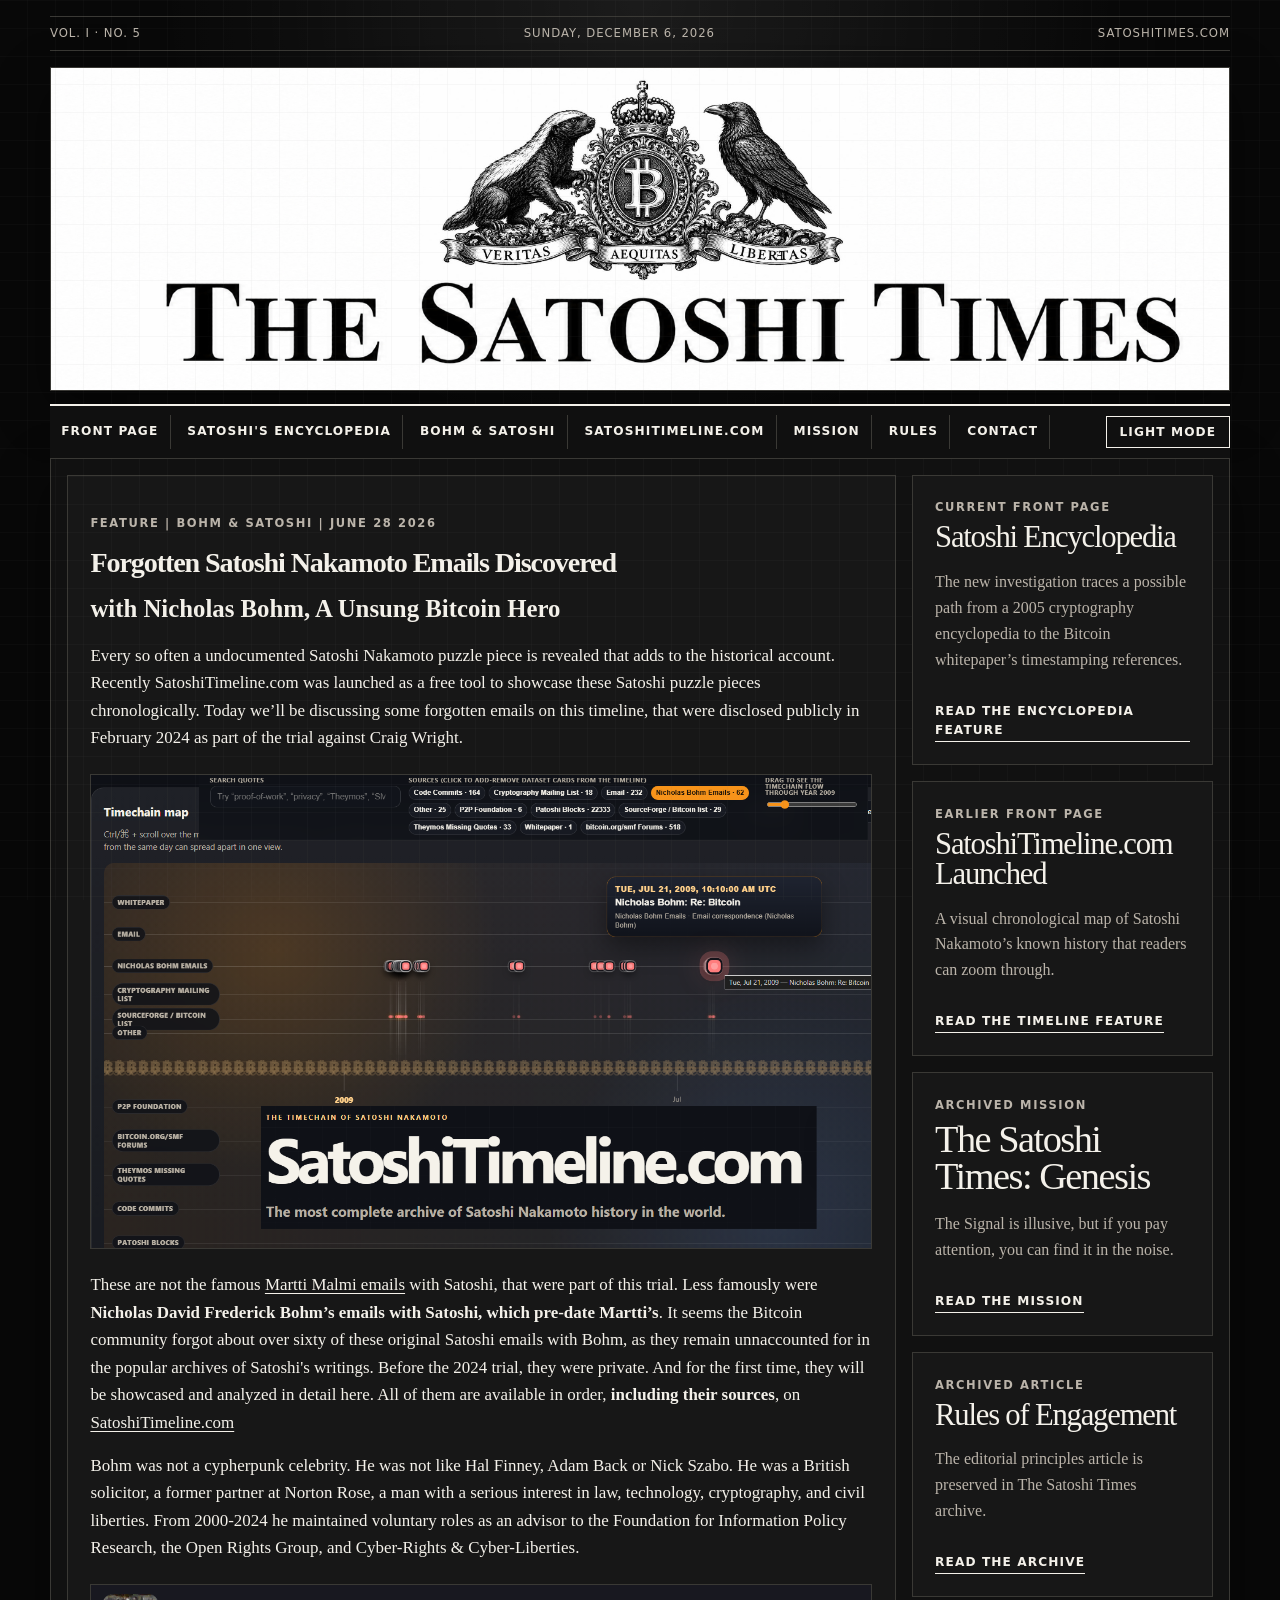
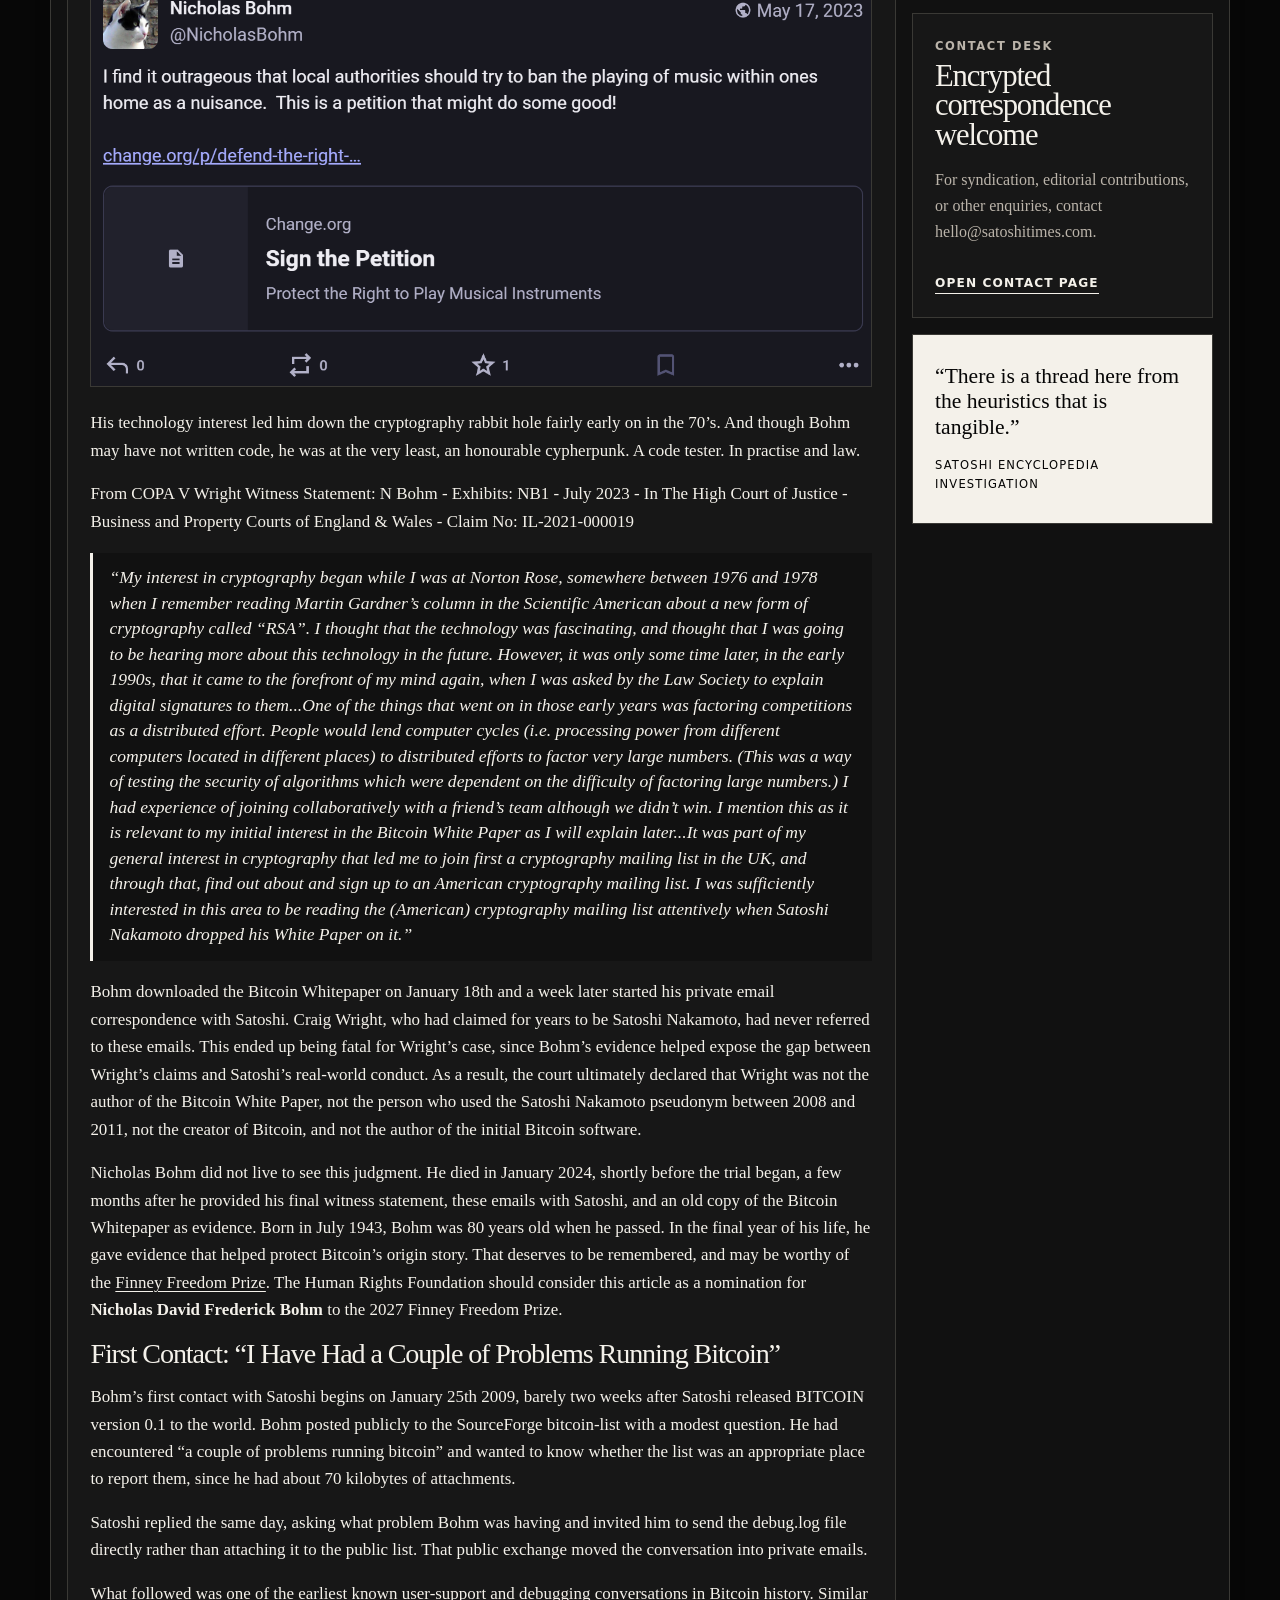
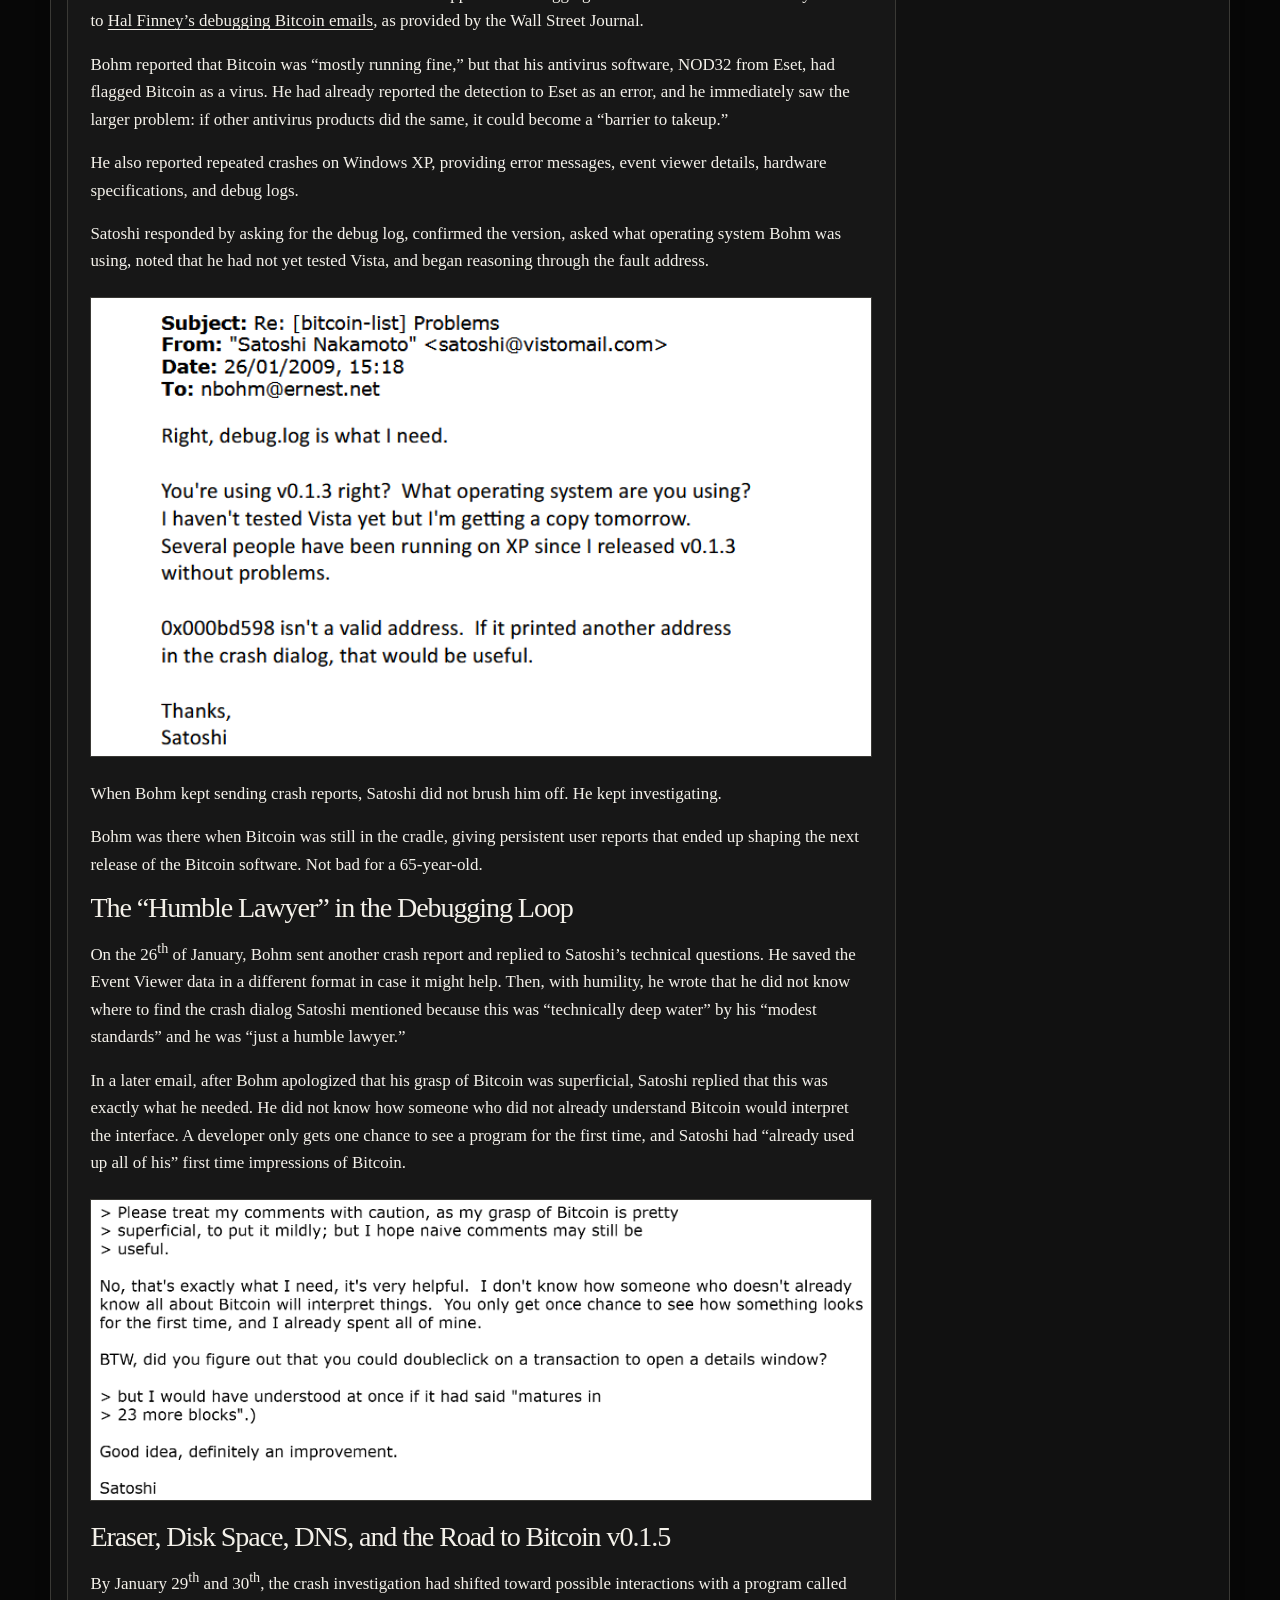
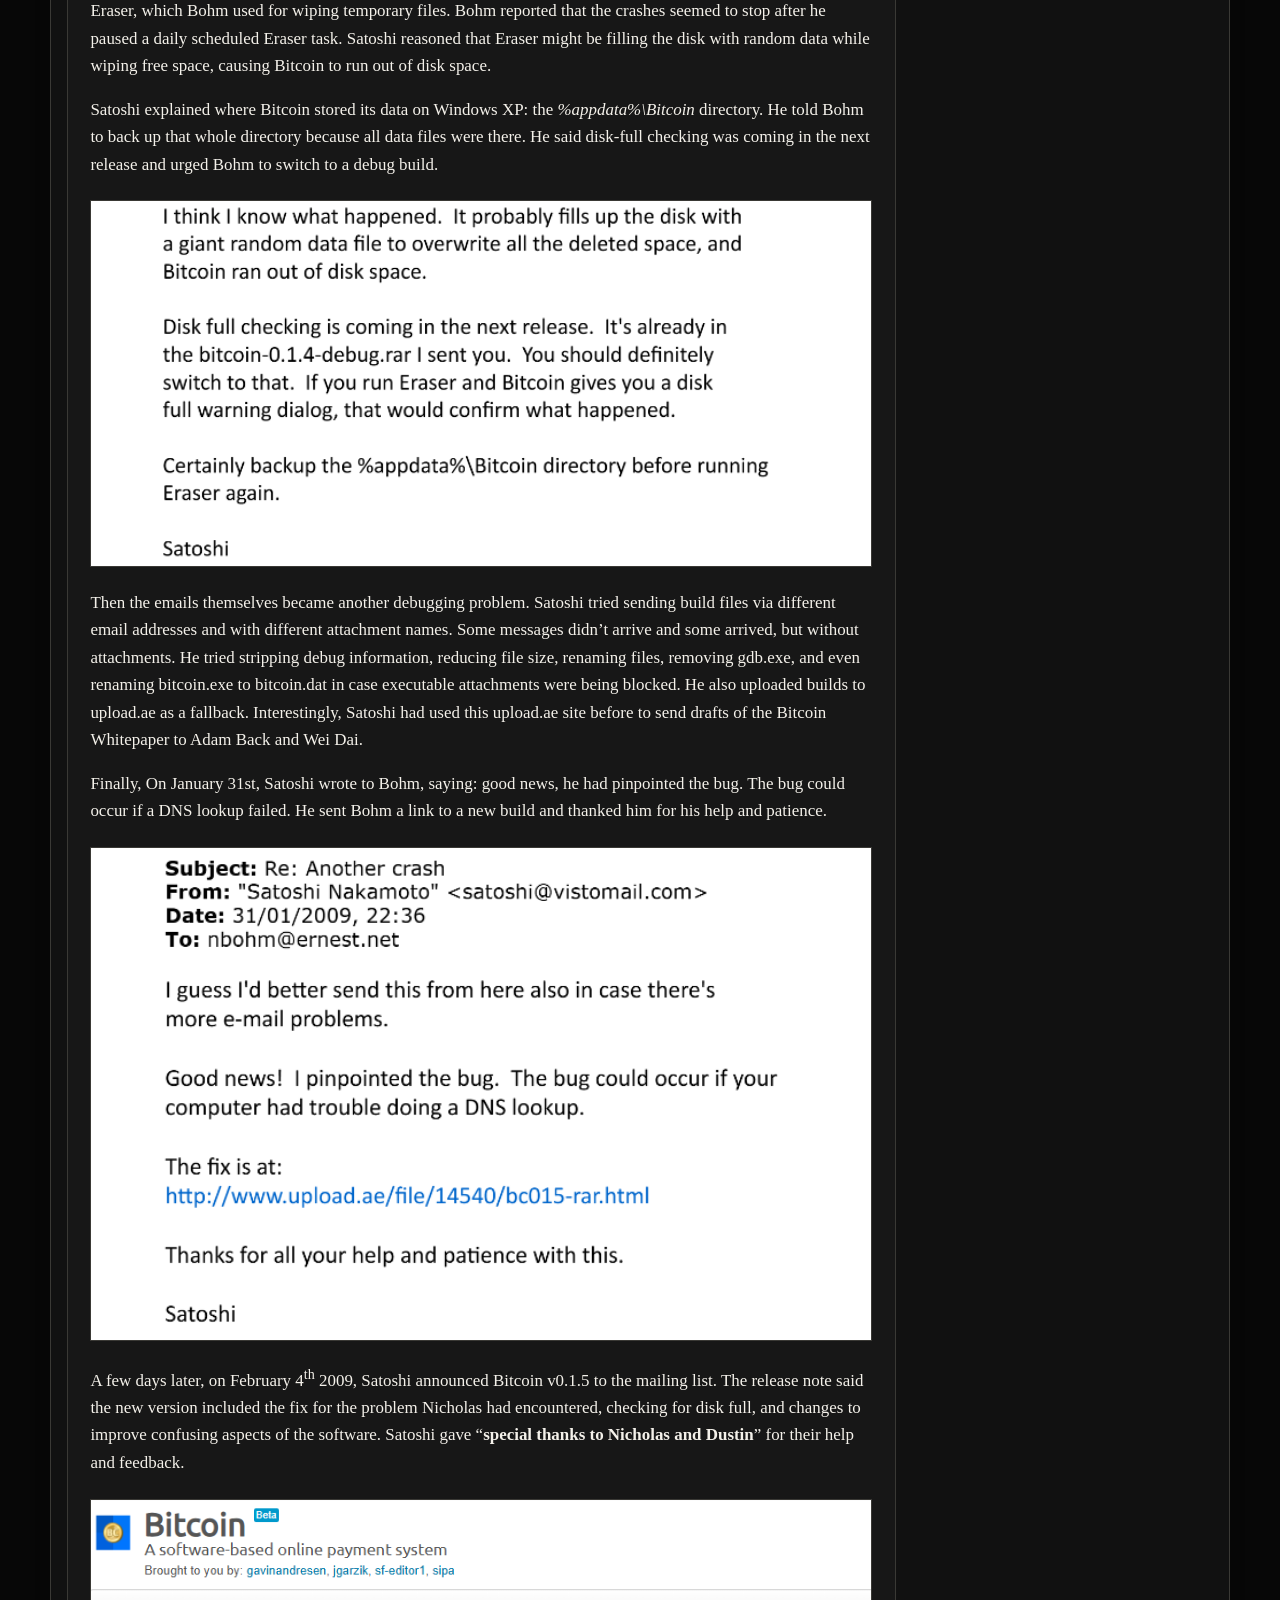
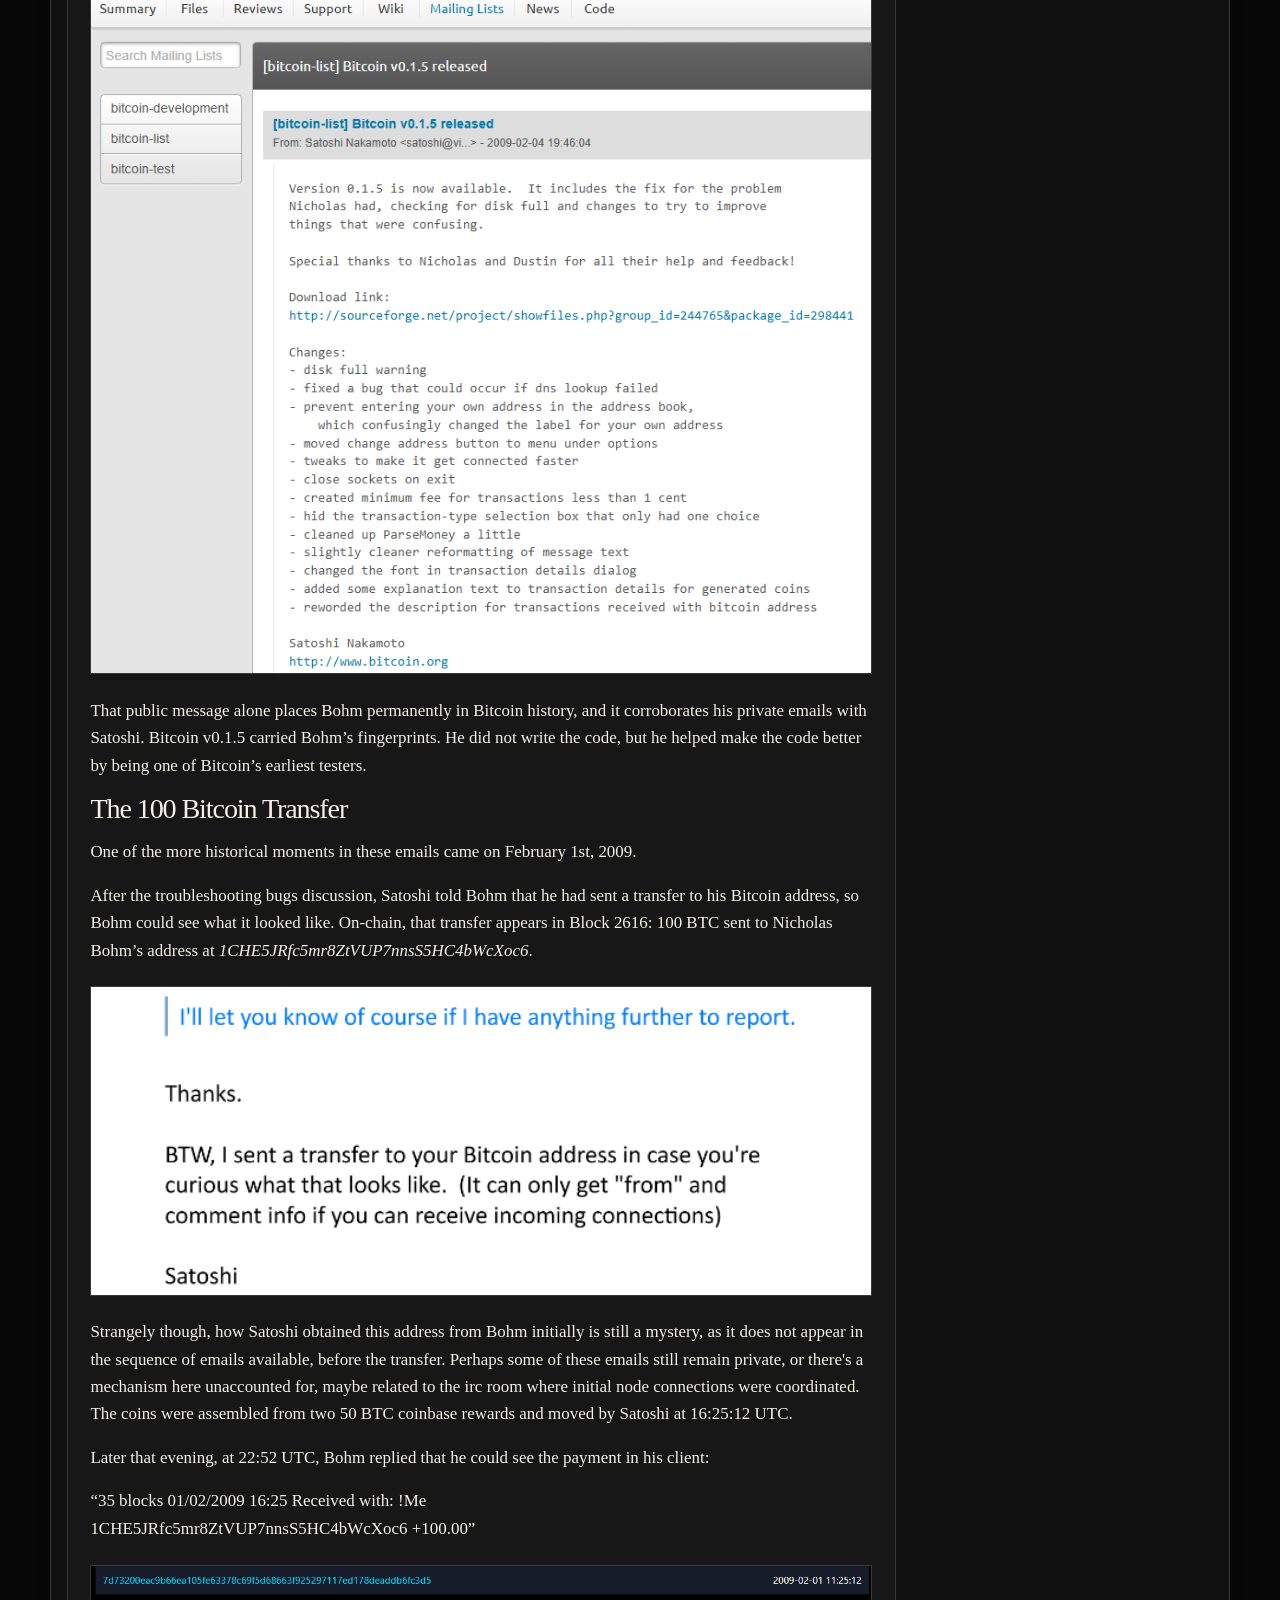
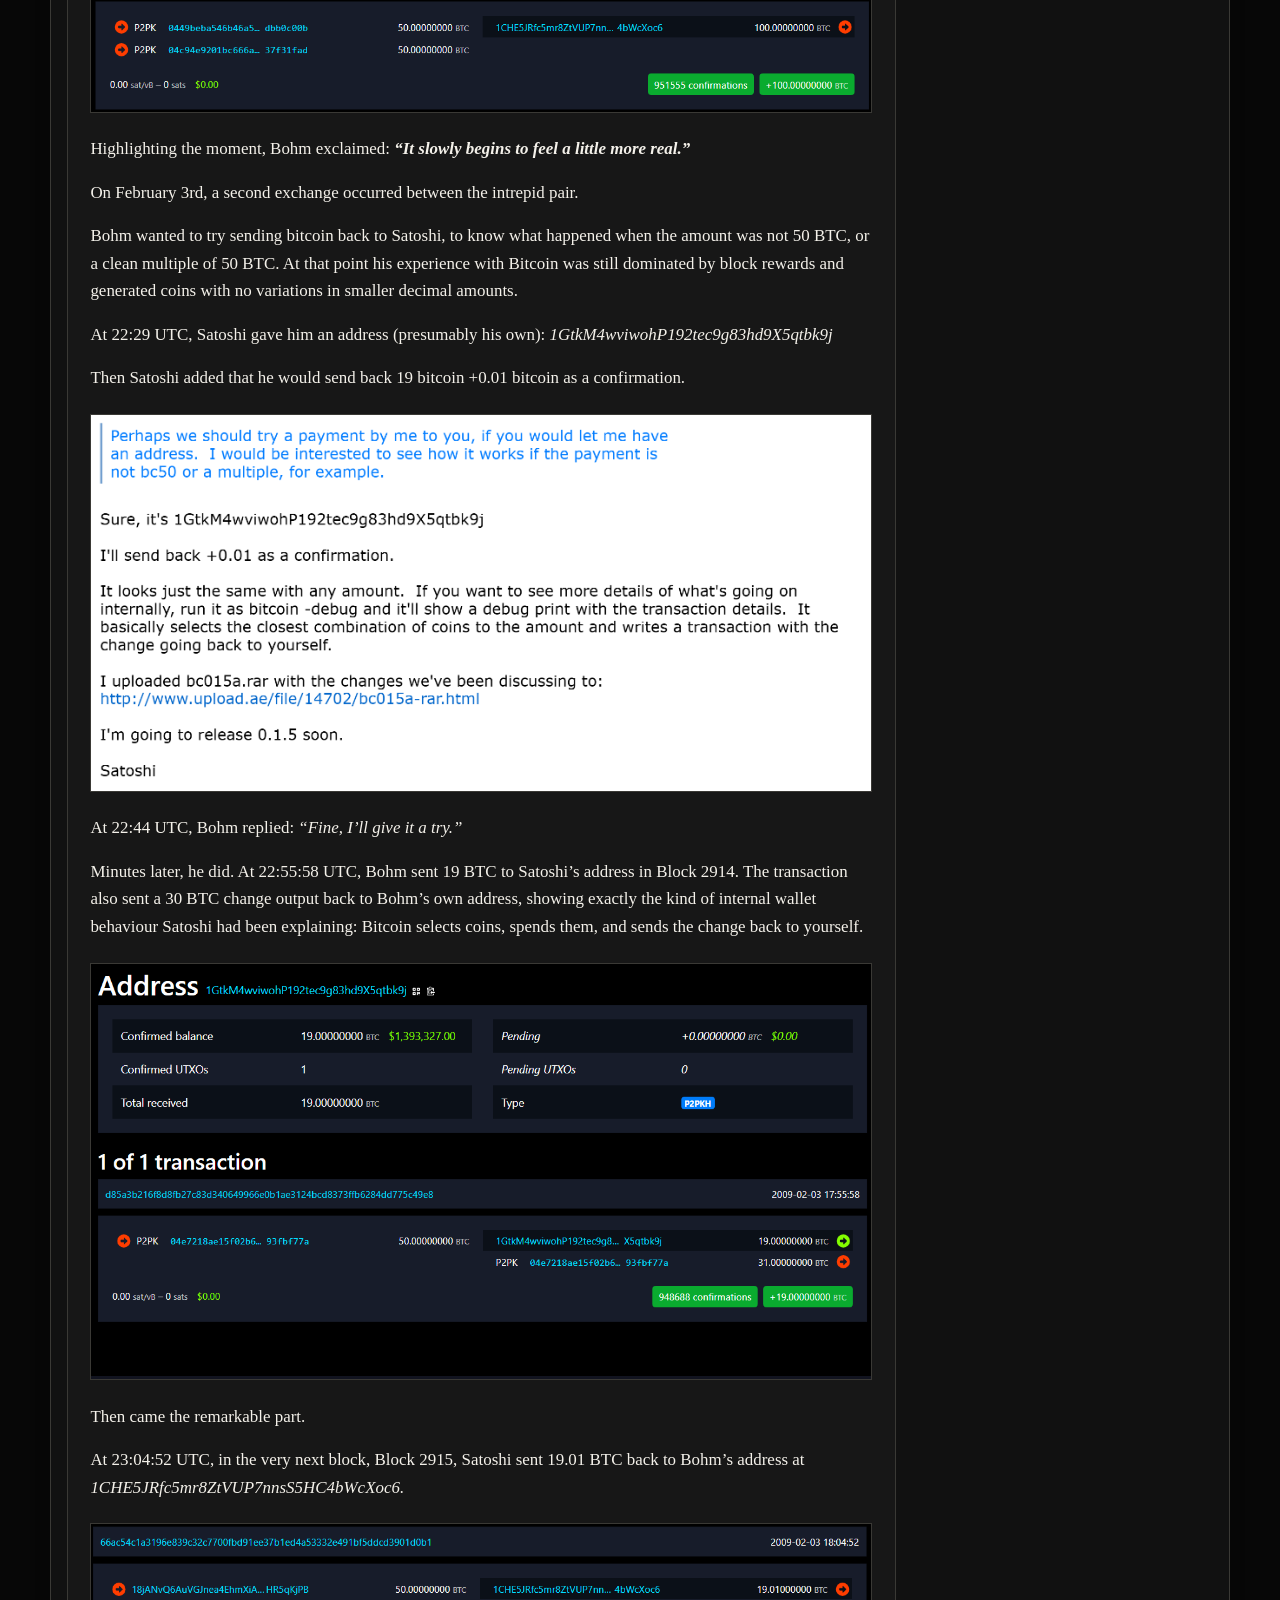
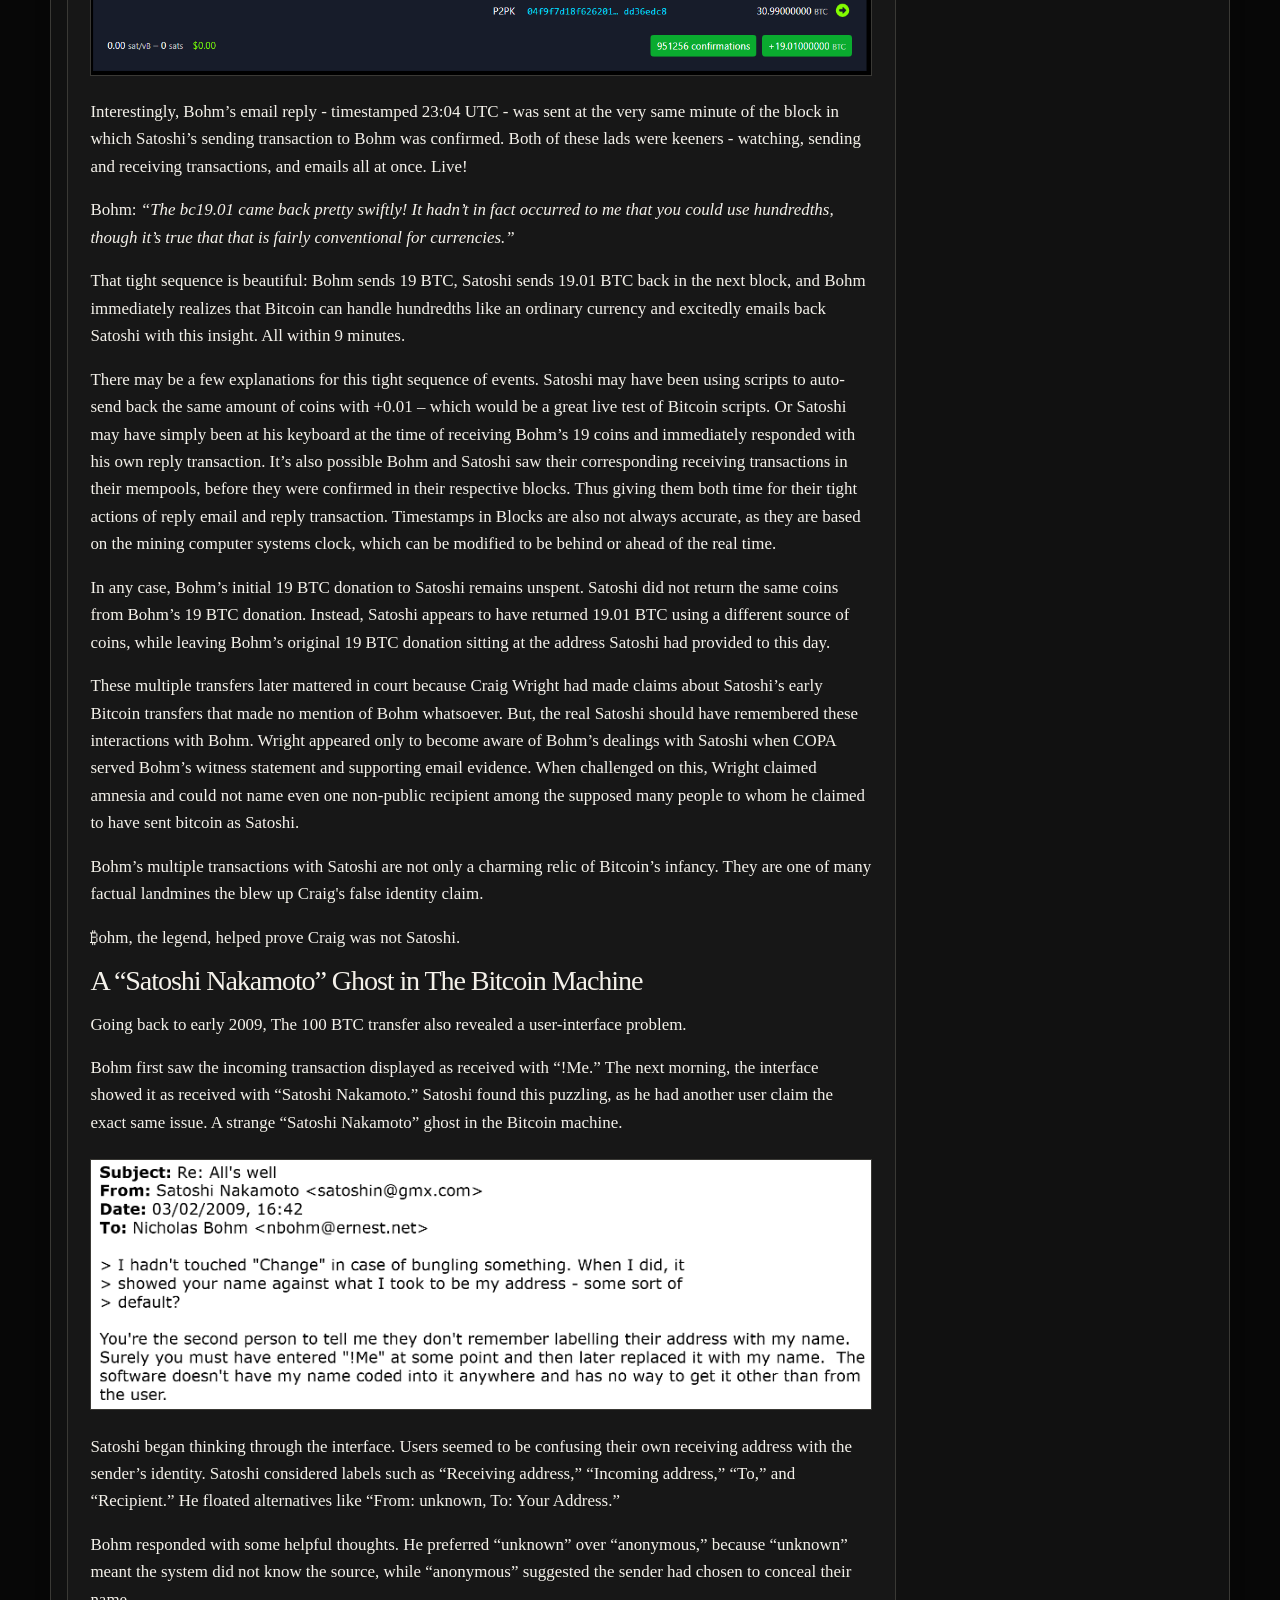
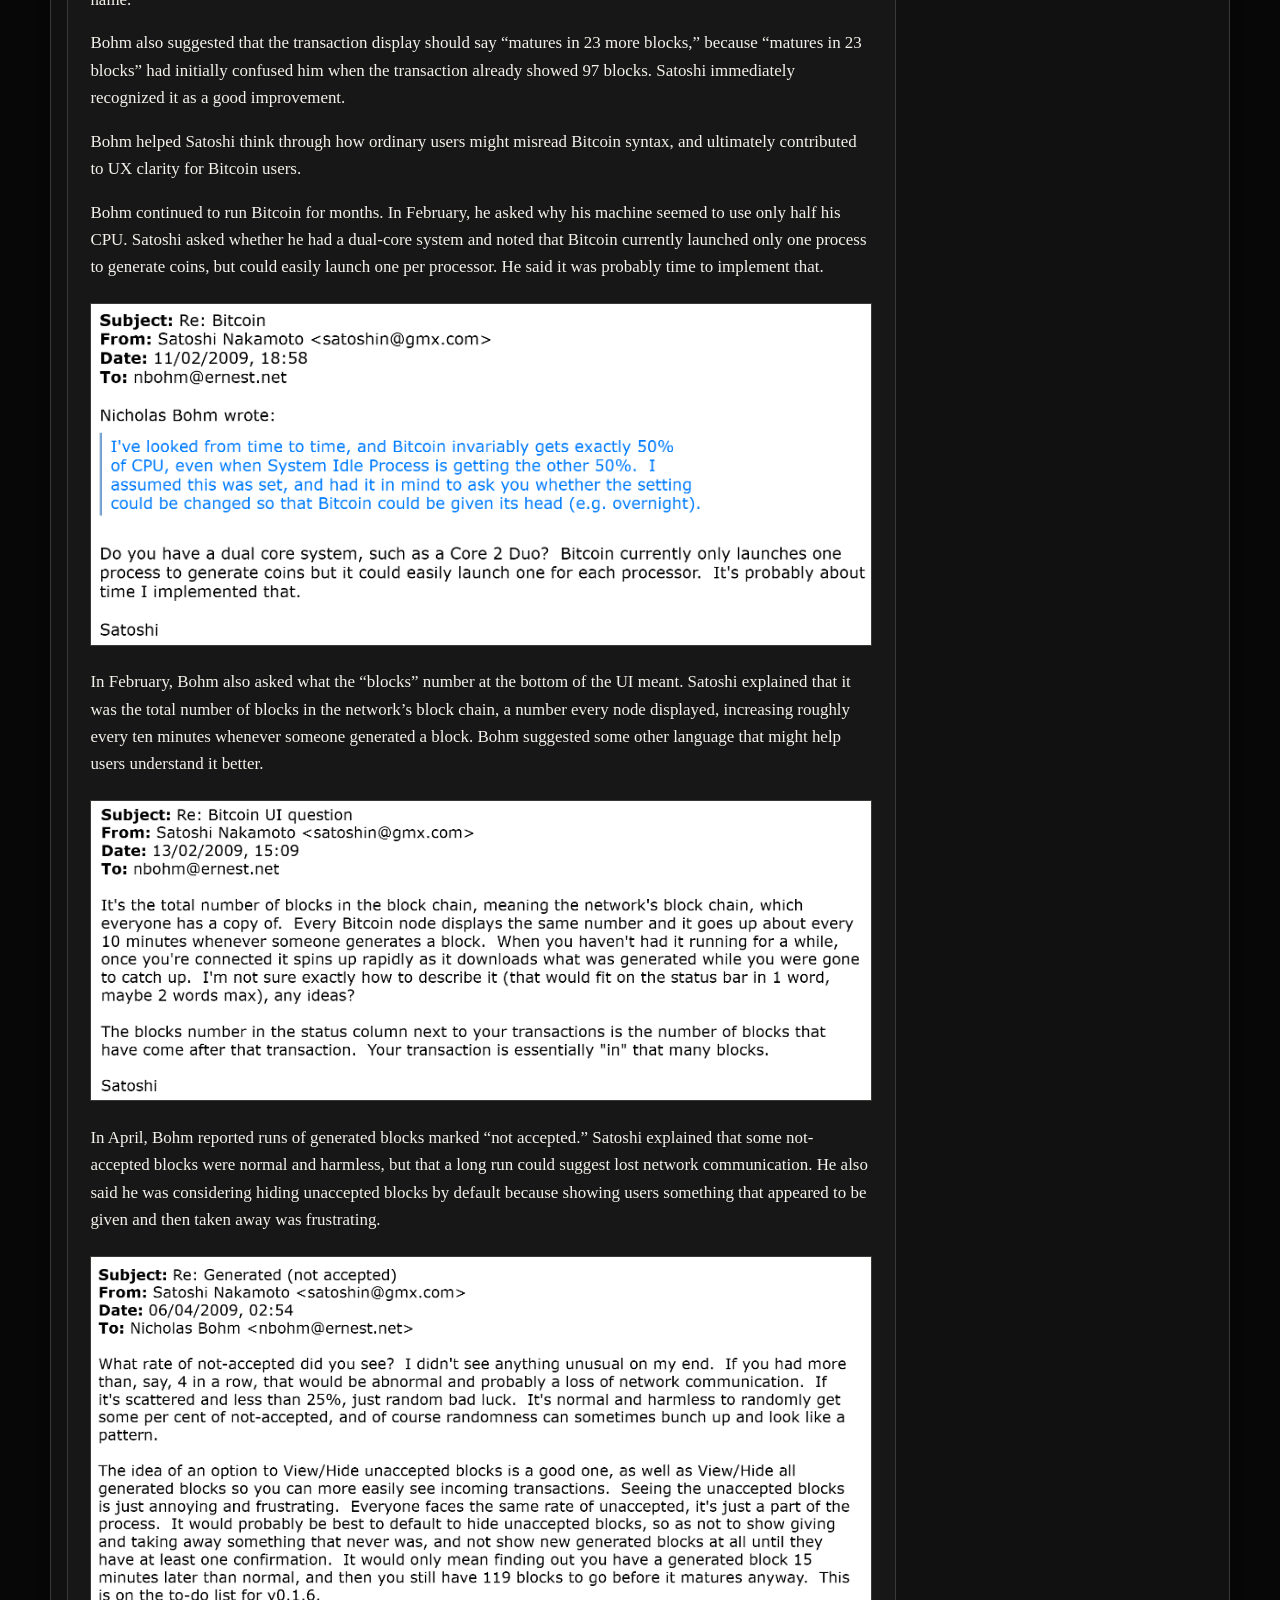
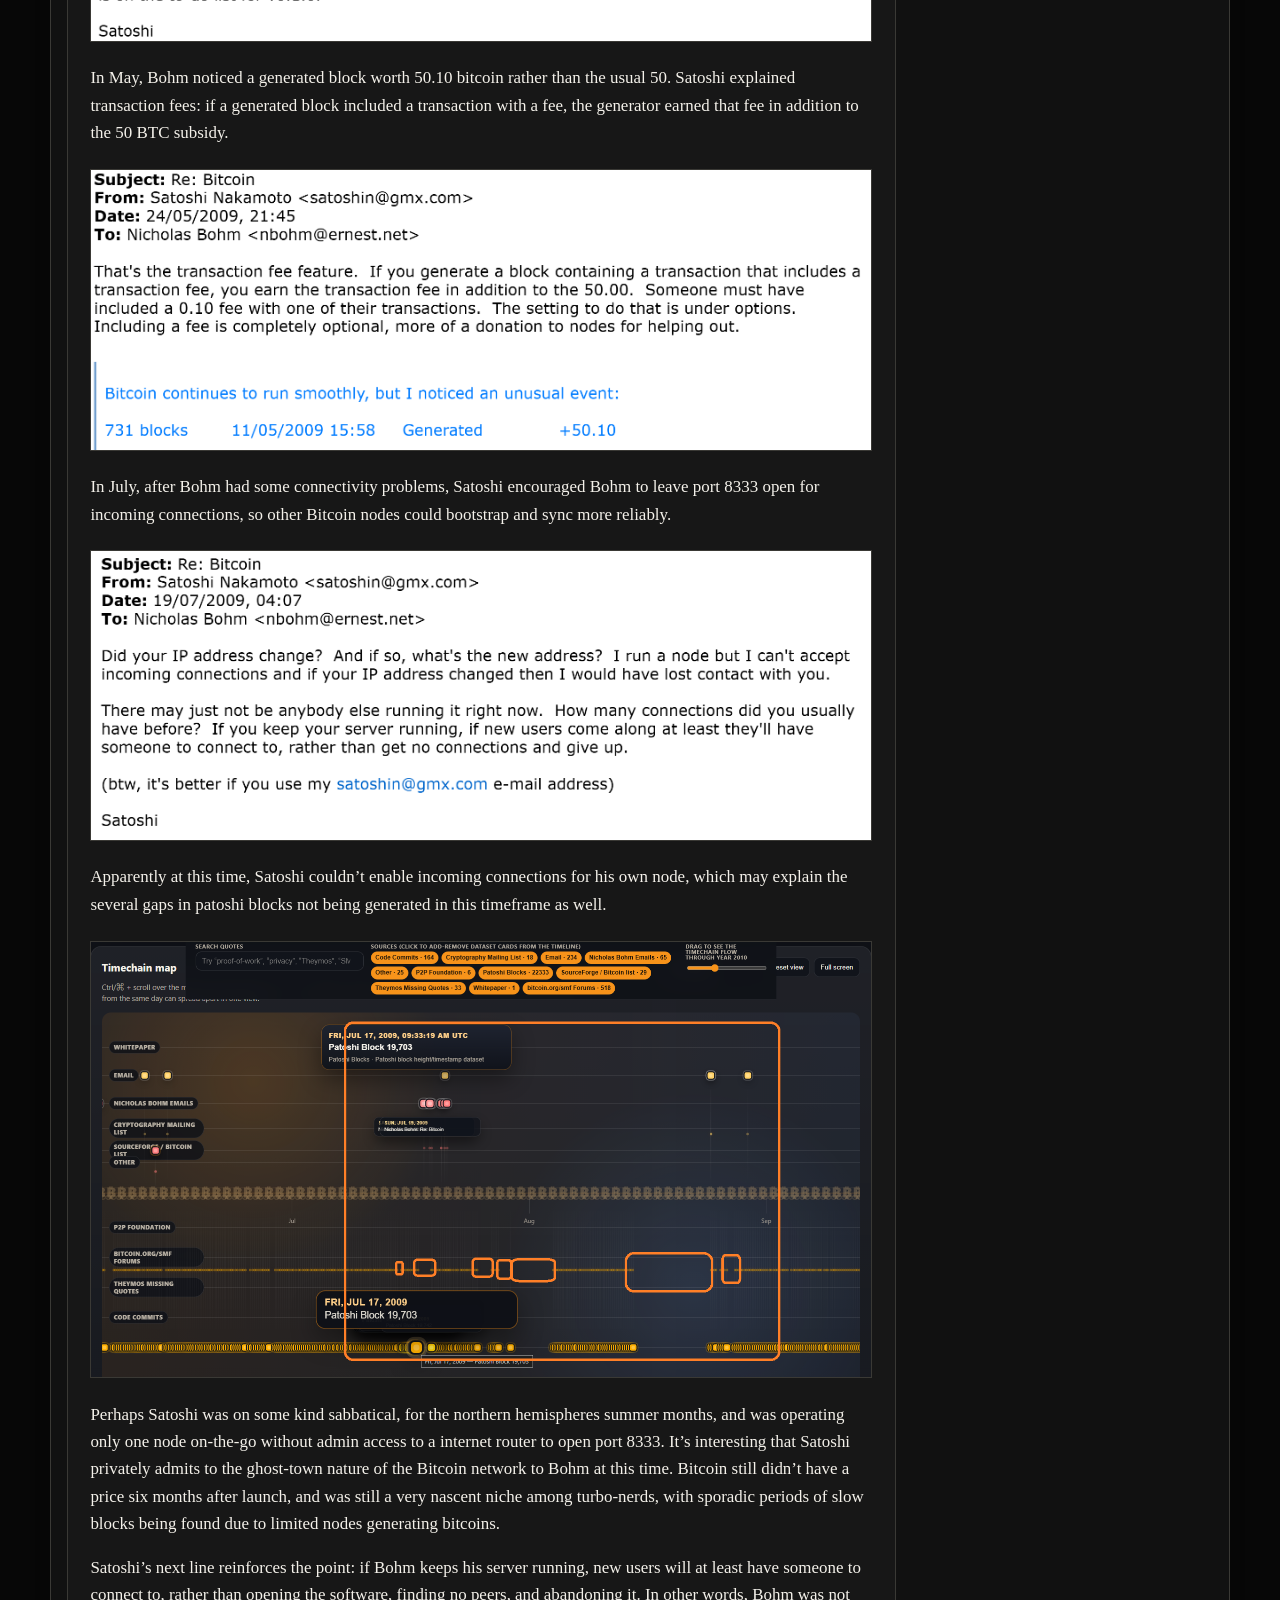
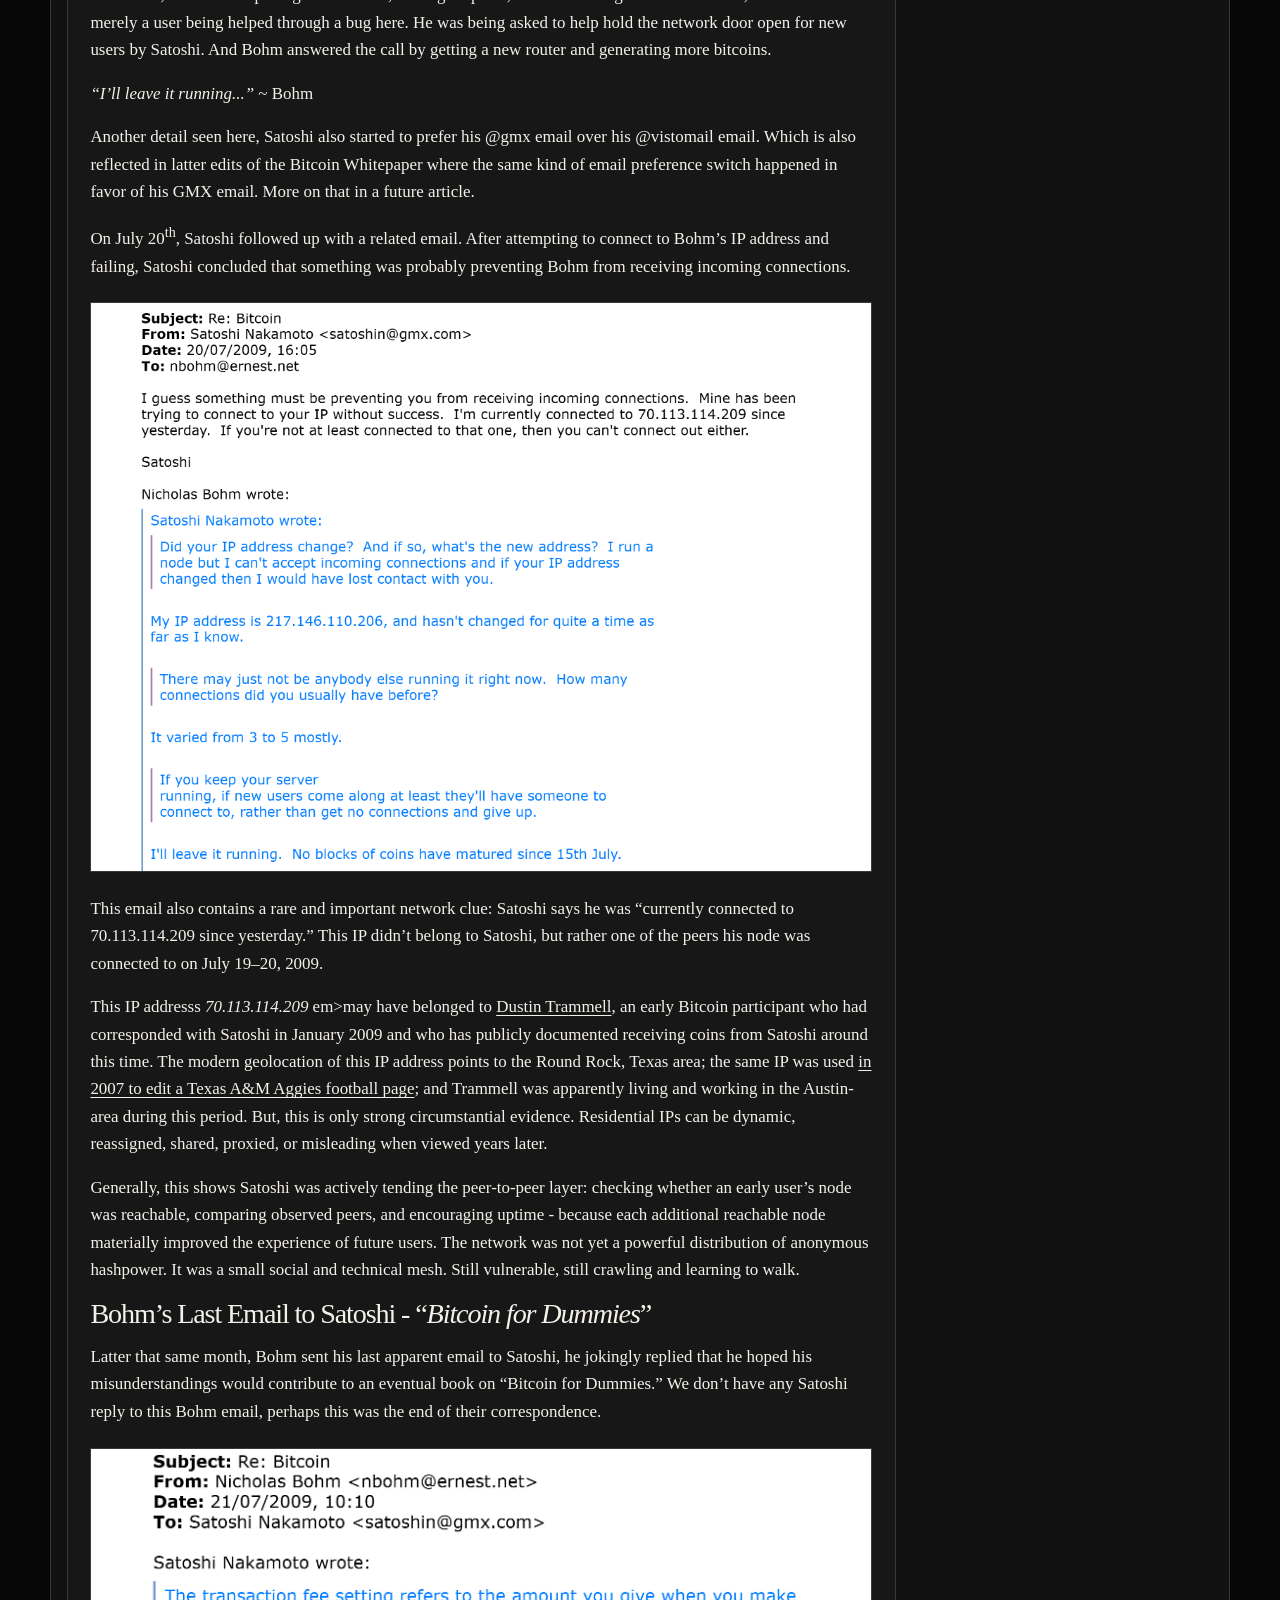
==== commit 0178fad6: "Update navigation links in index.html" ====
--- a/bohm/index.html
+++ b/bohm/index.html
@@ -24,13 +24,12 @@
 
     <nav class="section-nav" aria-label="Newspaper sections">
       <a href="../">Front Page</a>
-      <a href="../encyclopedia/">Satoshi Encyclopedia</a>
+      <a href="../encyclopedia/">Satoshi's Encyclopedia</a>
       <a href="../bohm/" aria-current="page">Bohm &amp; Satoshi</a>
-      <a href="../timeline/">Timeline Article</a>
+      <a href="../timeline/">SatoshiTimeline.com</a>
       <a href="../mission/">Mission</a>
-      <a href="../rules.html">Rules of Engagement</a>
+      <a href="../rules.html">Rules</a>
       <a href="../contact/">Contact</a>
-      <a href="https://satoshitimeline.com/" target="_blank" rel="noopener">SatoshiTimeline.com</a>
       <button id="themeToggle" class="theme-toggle" type="button" aria-label="Toggle light and dark mode">Light mode</button>
     </nav>
   </header>
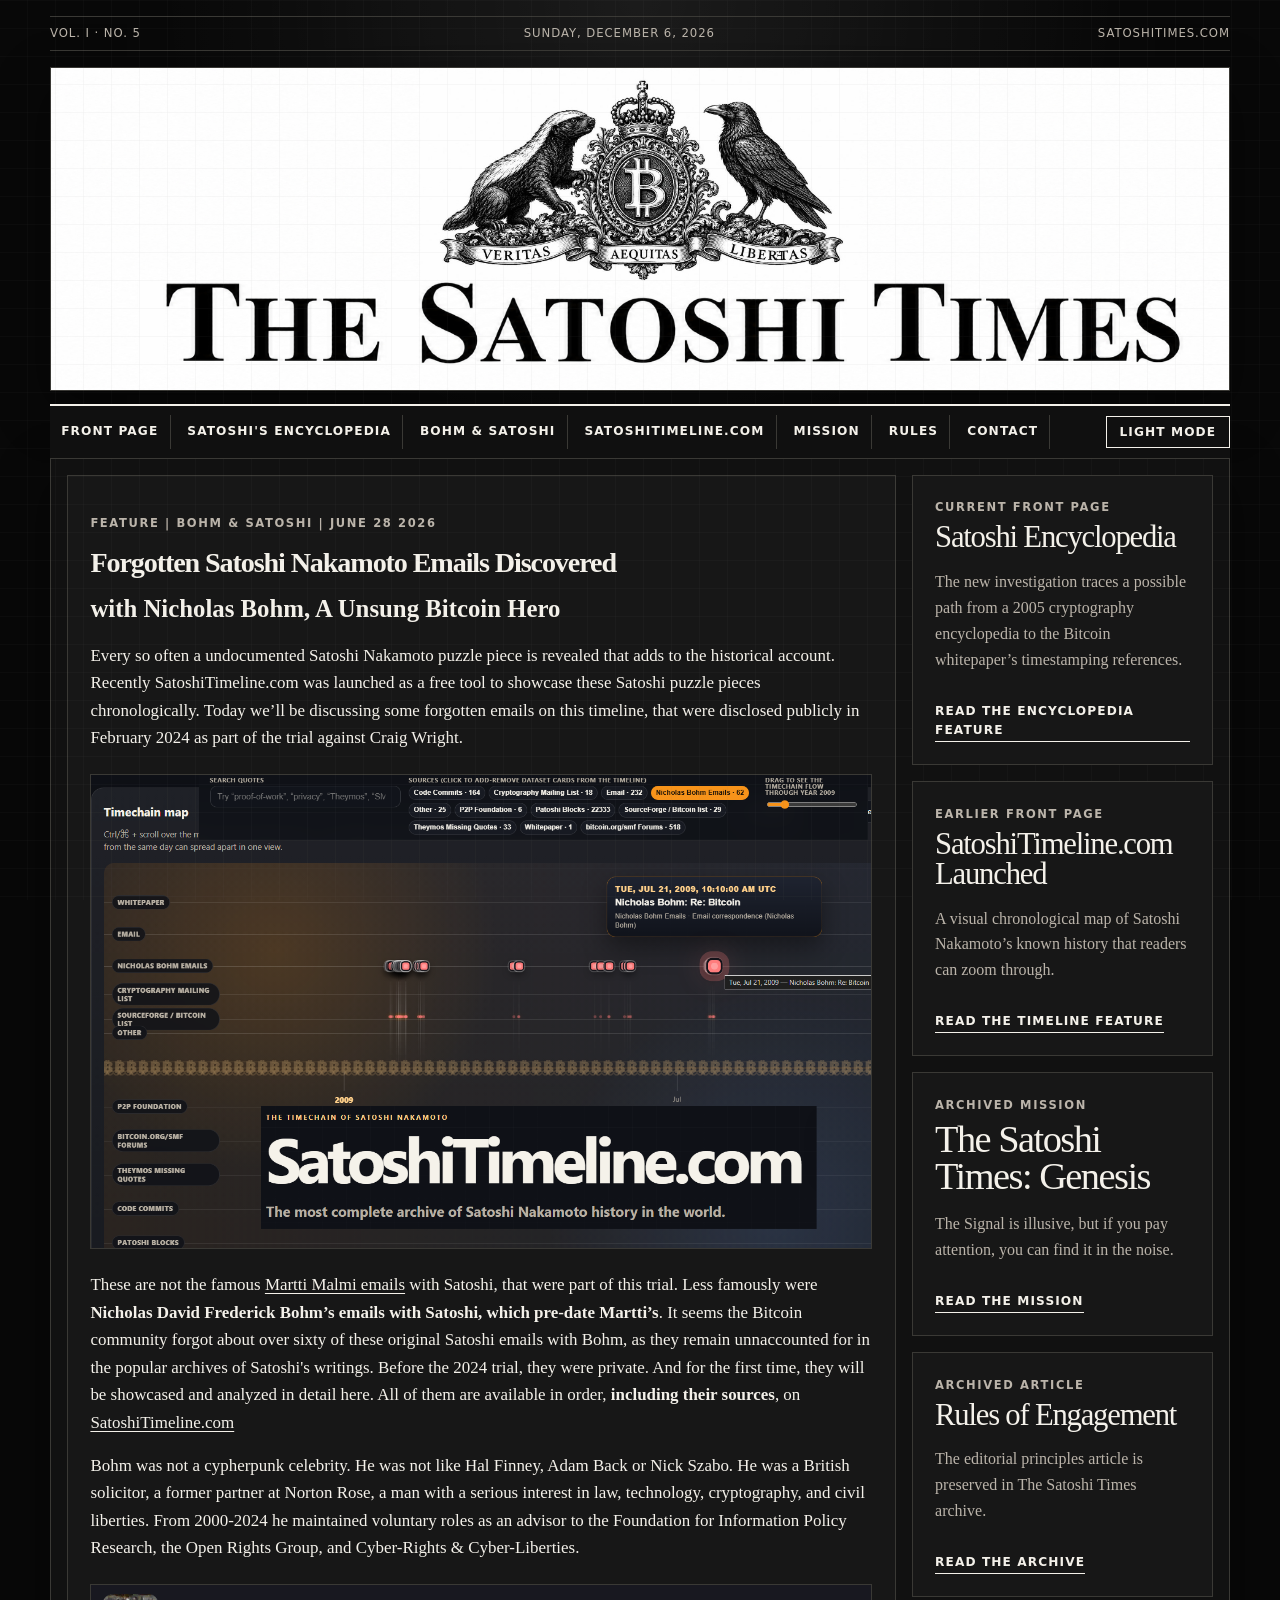
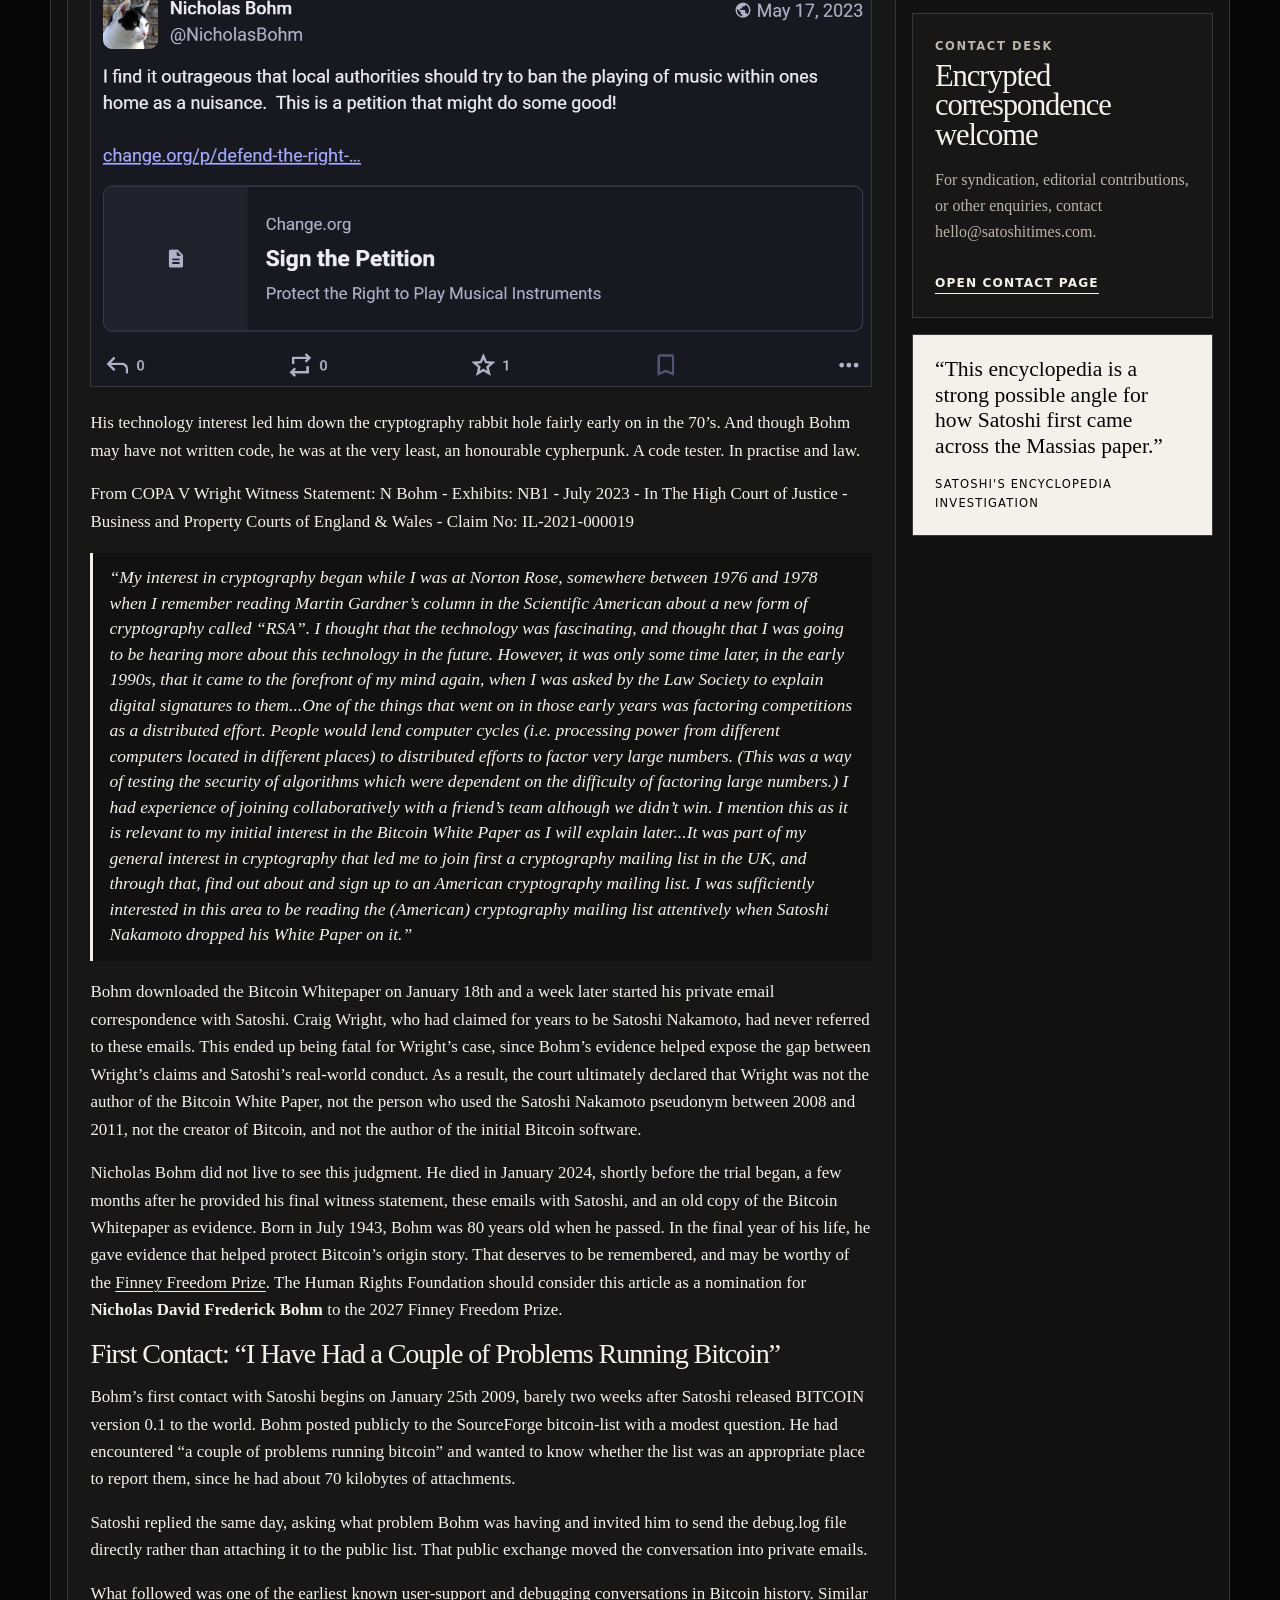
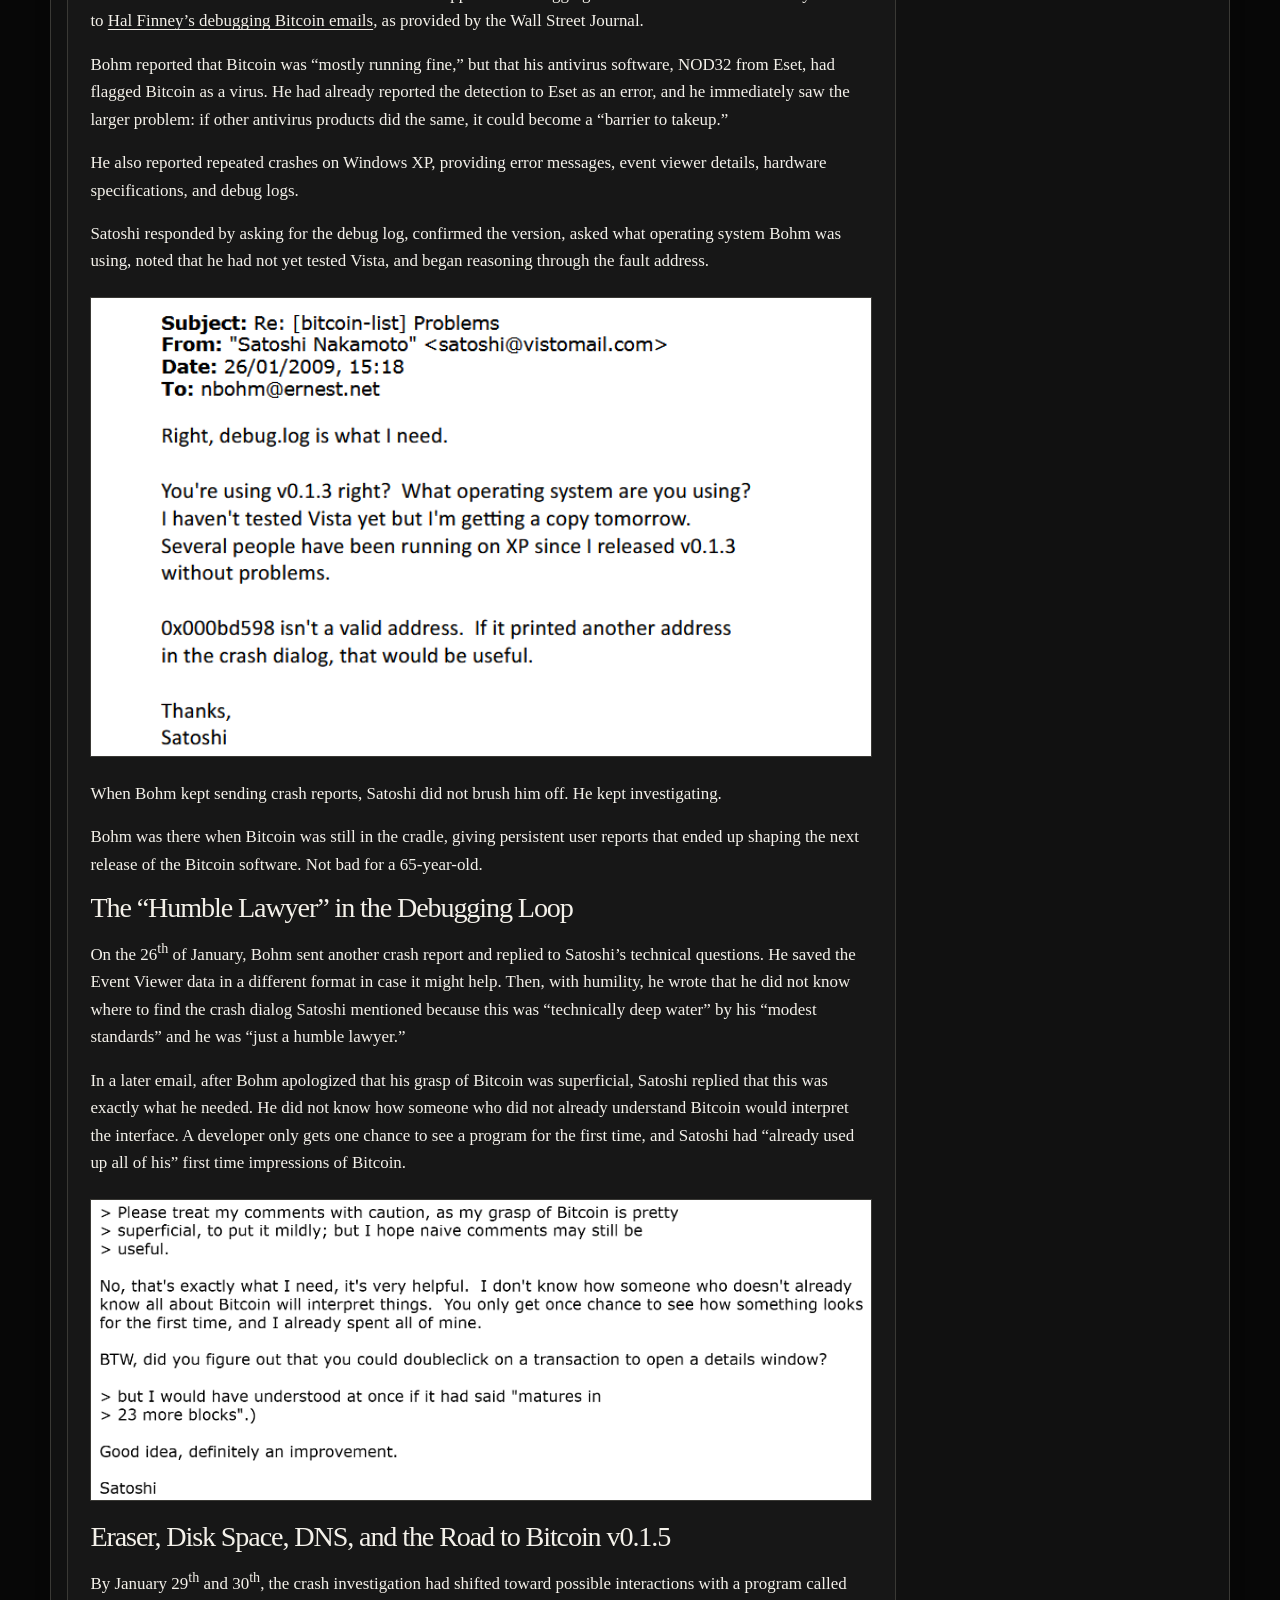
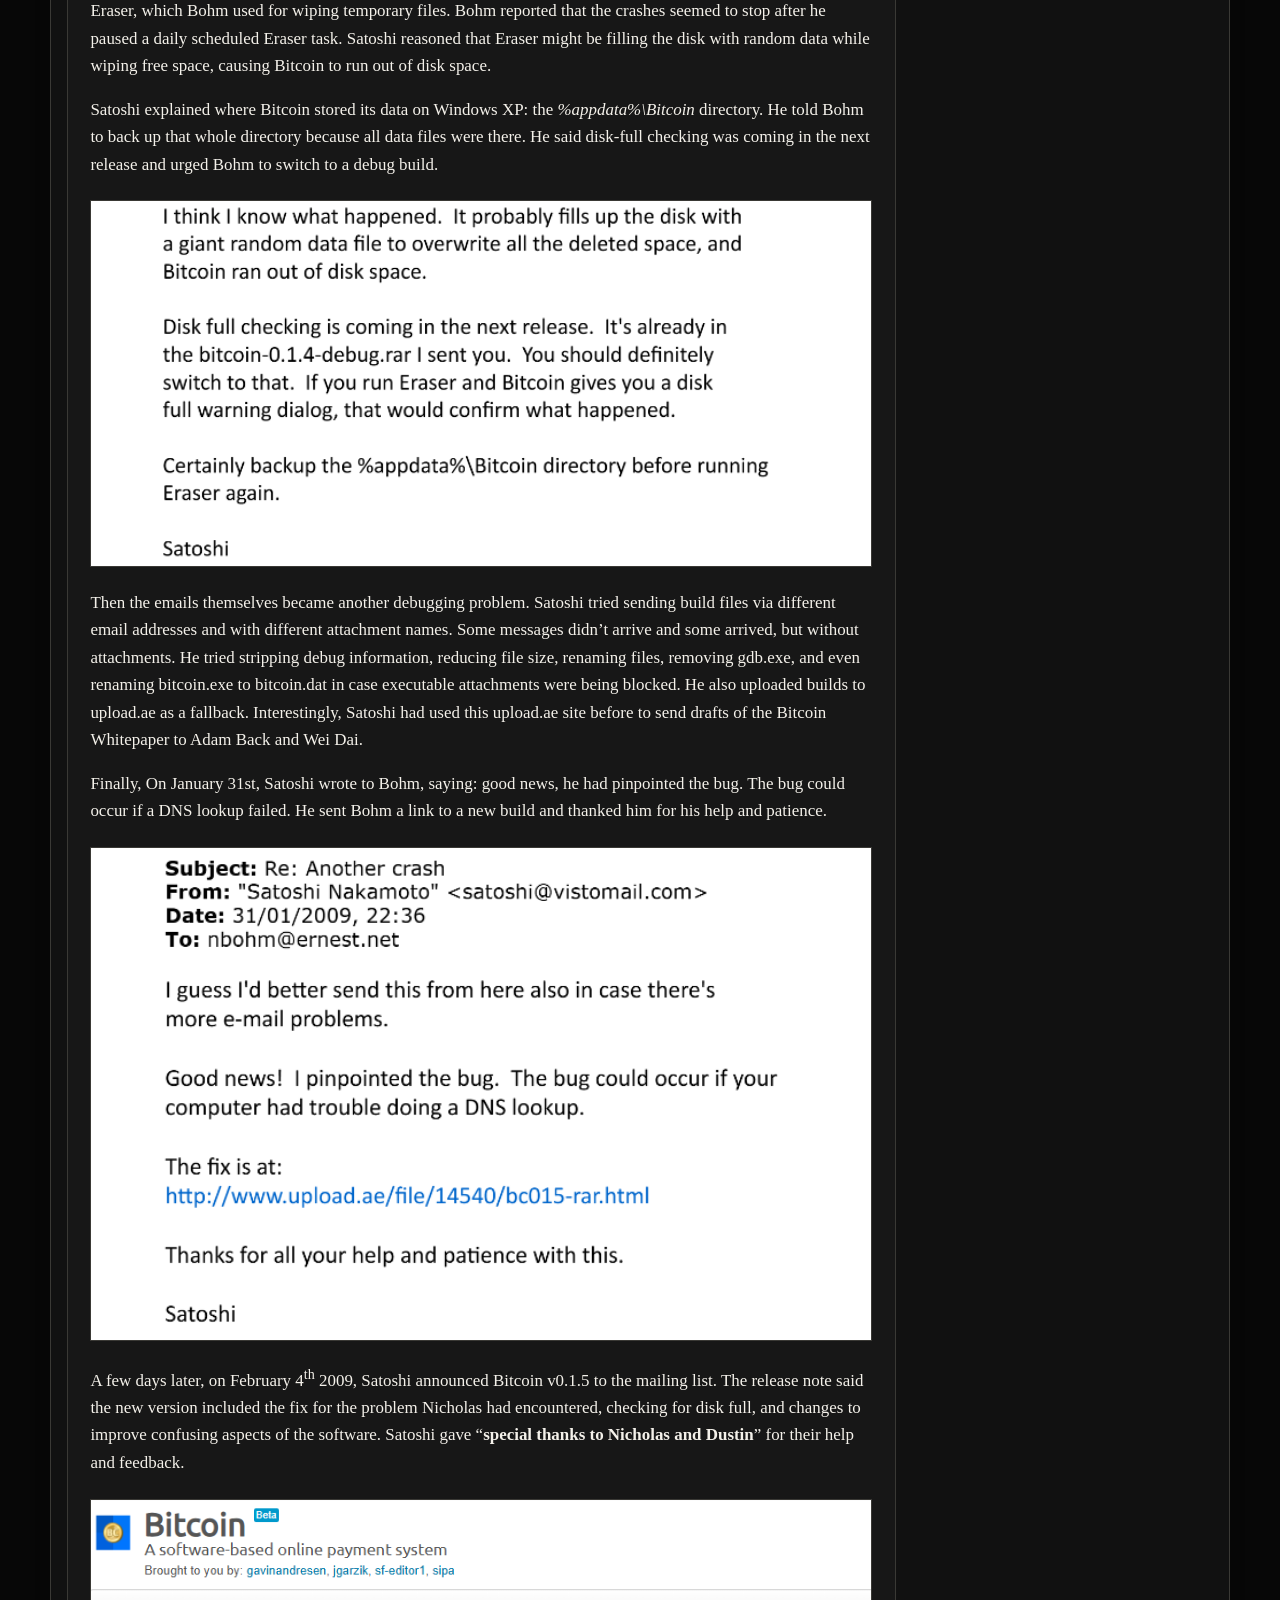
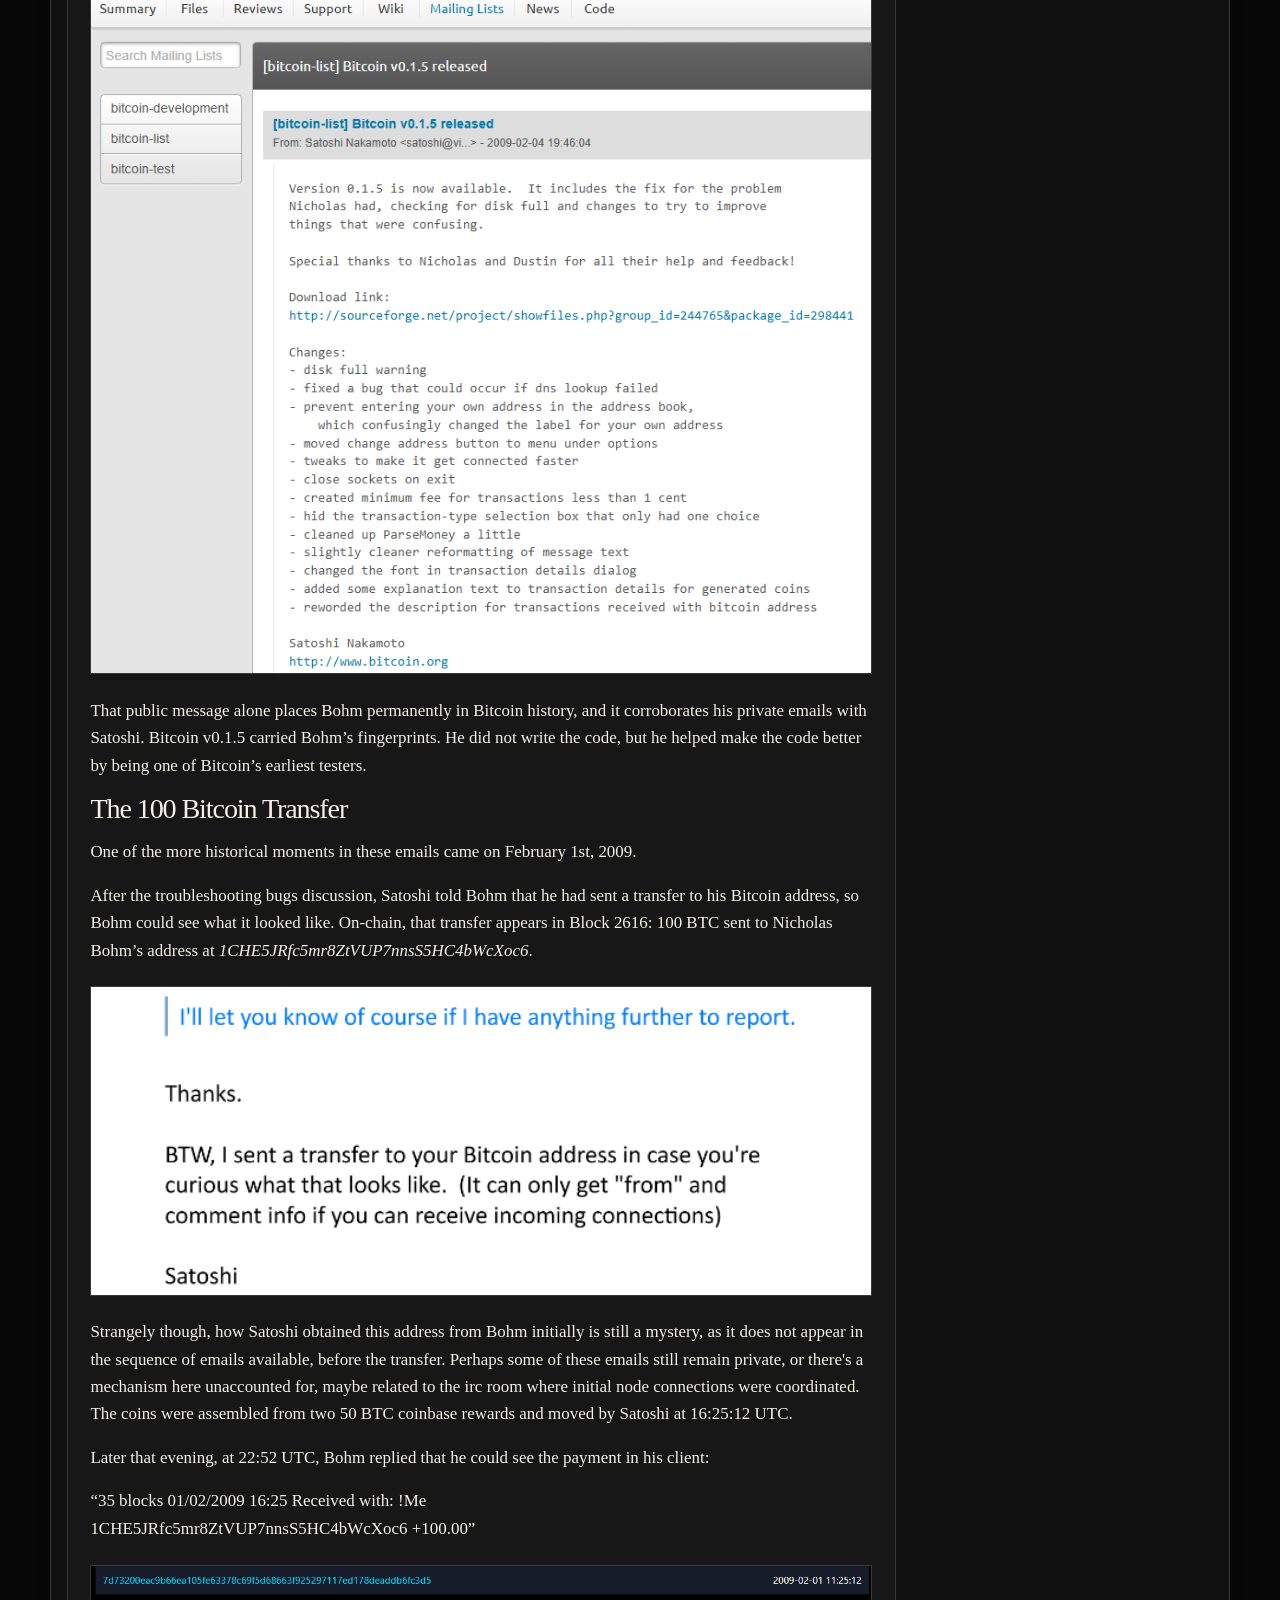
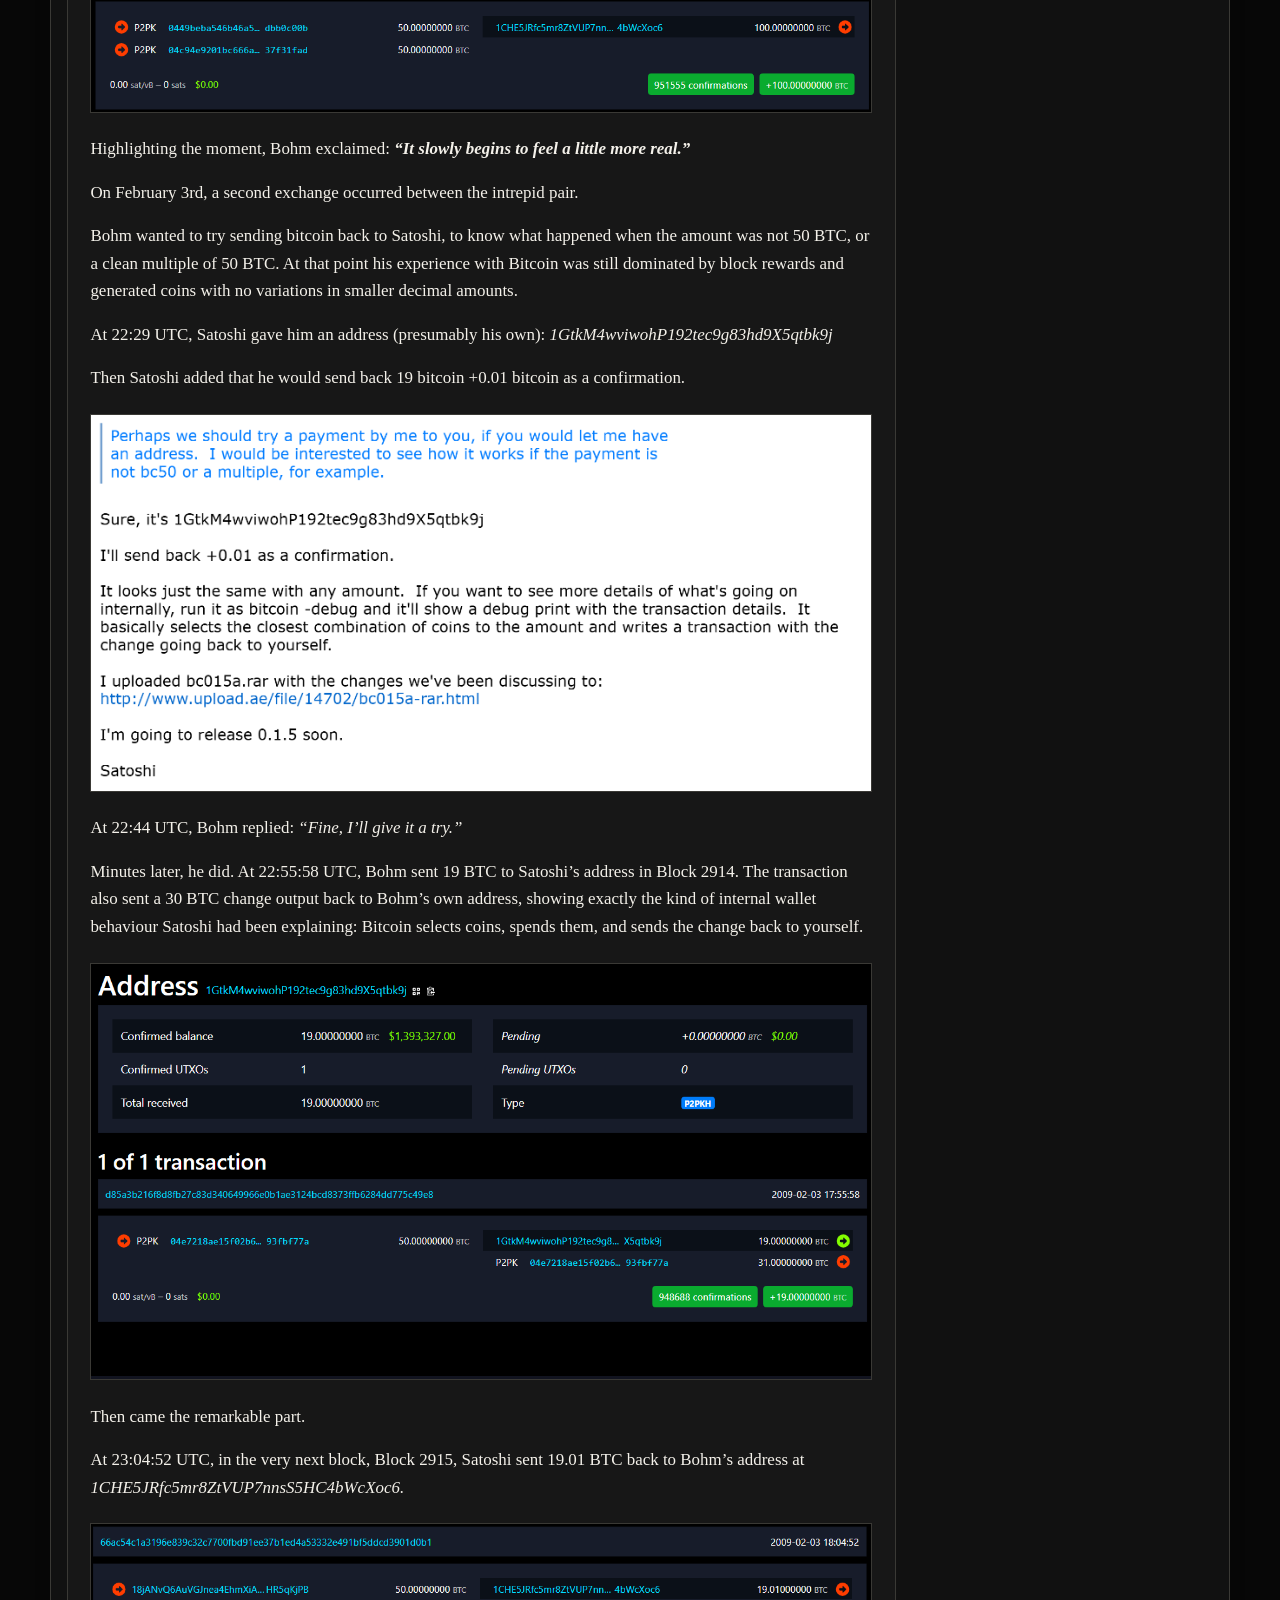
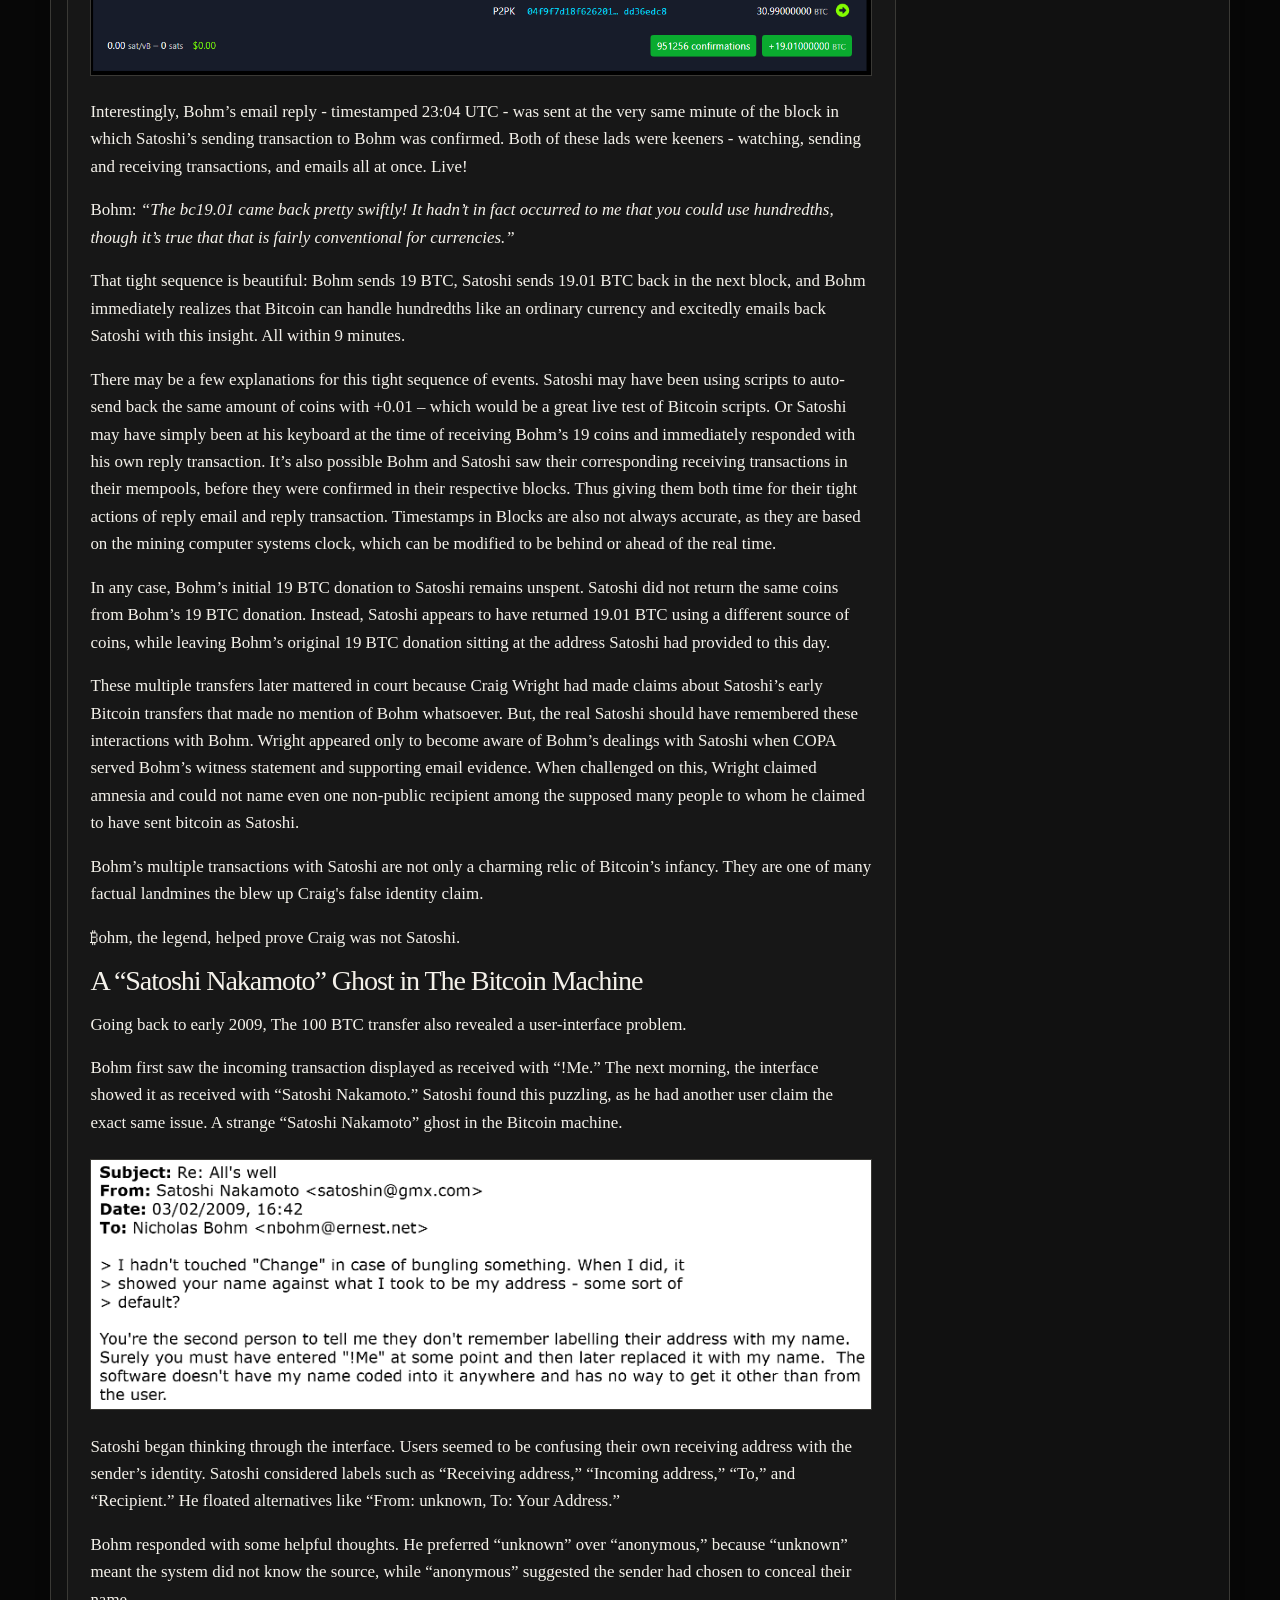
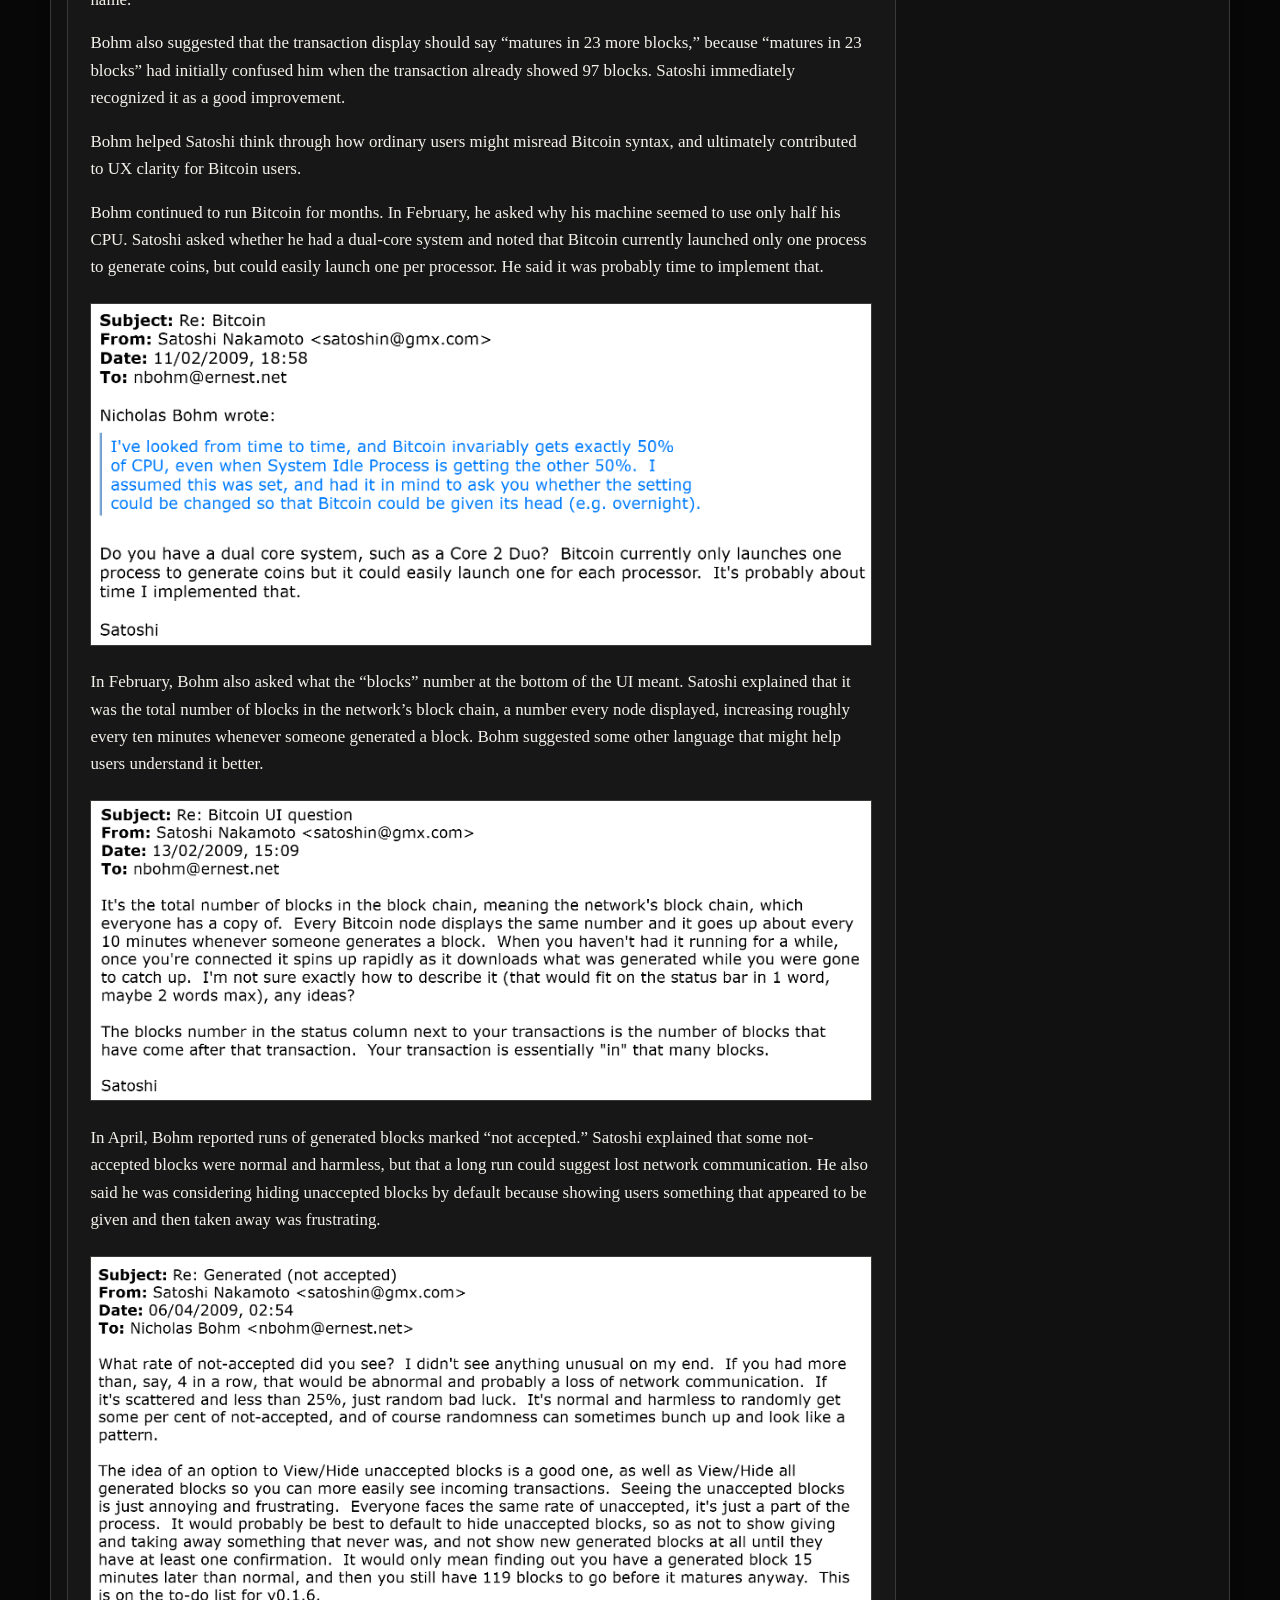
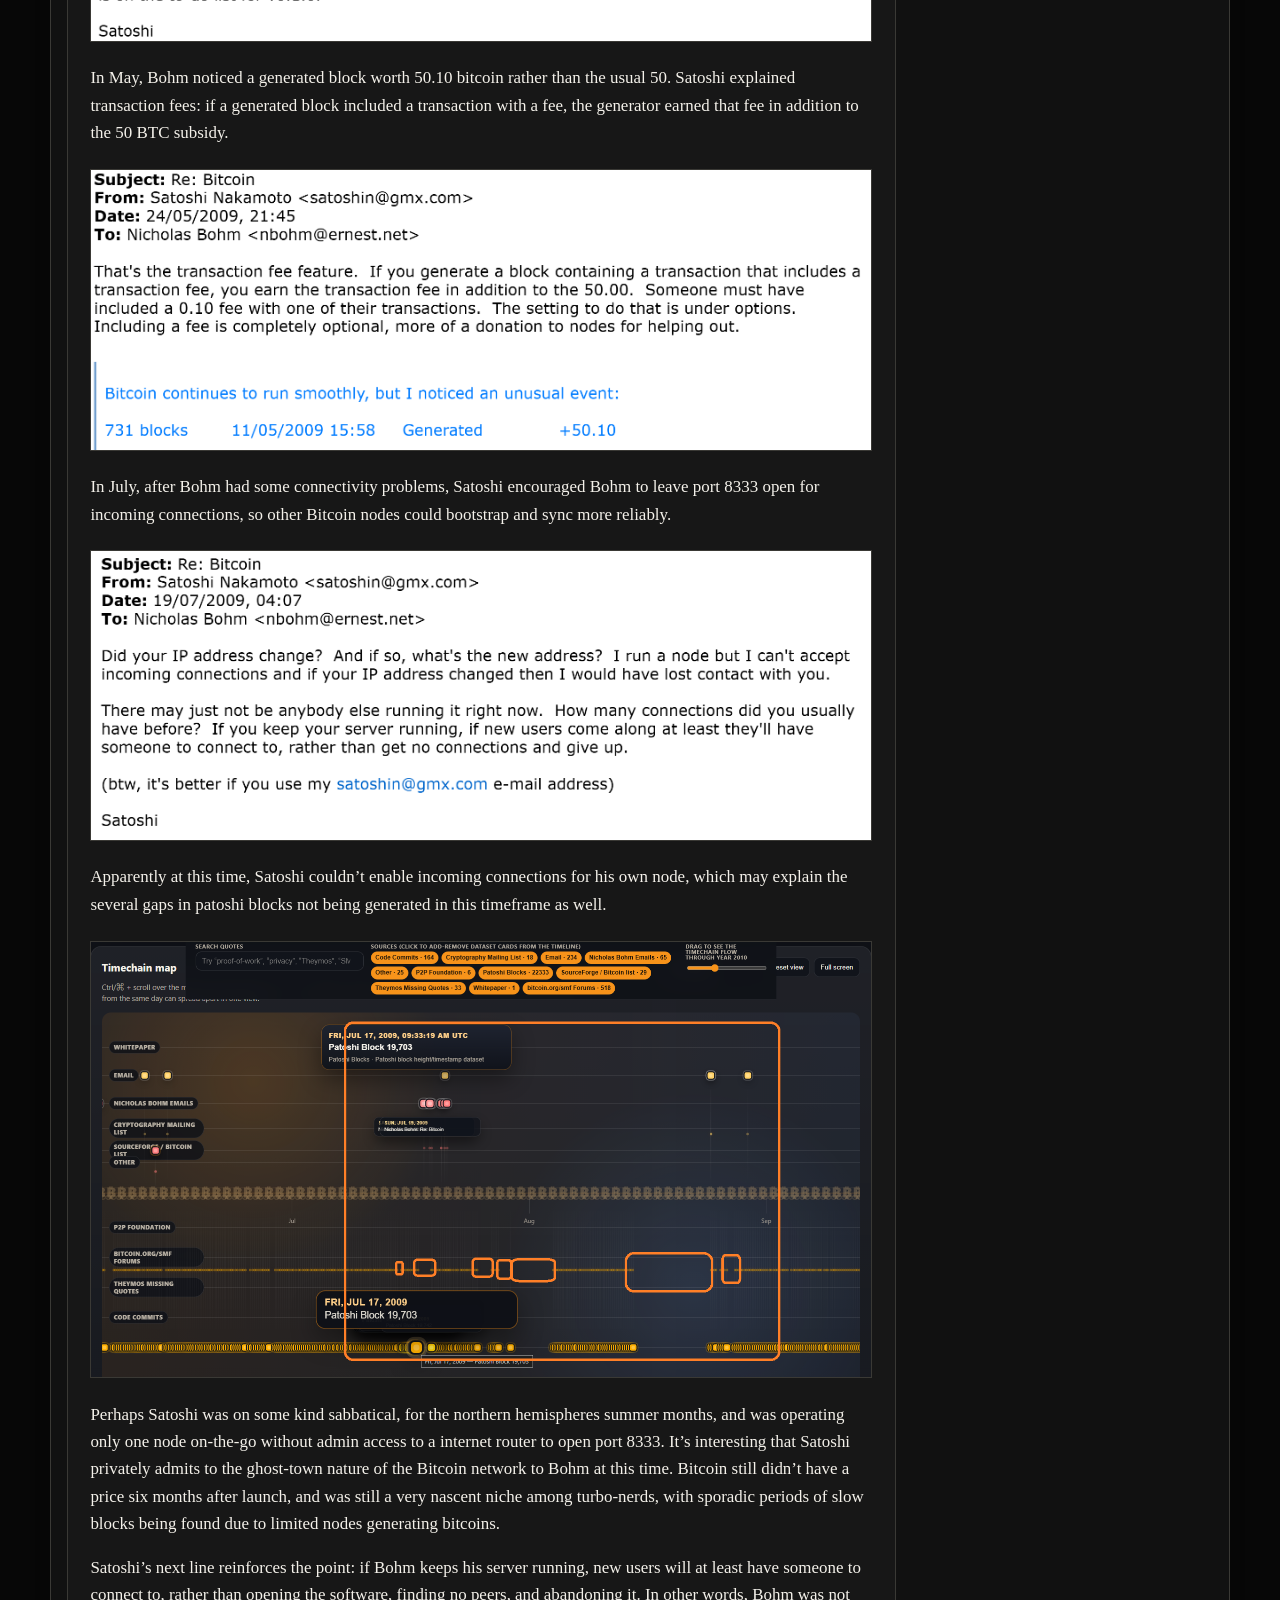
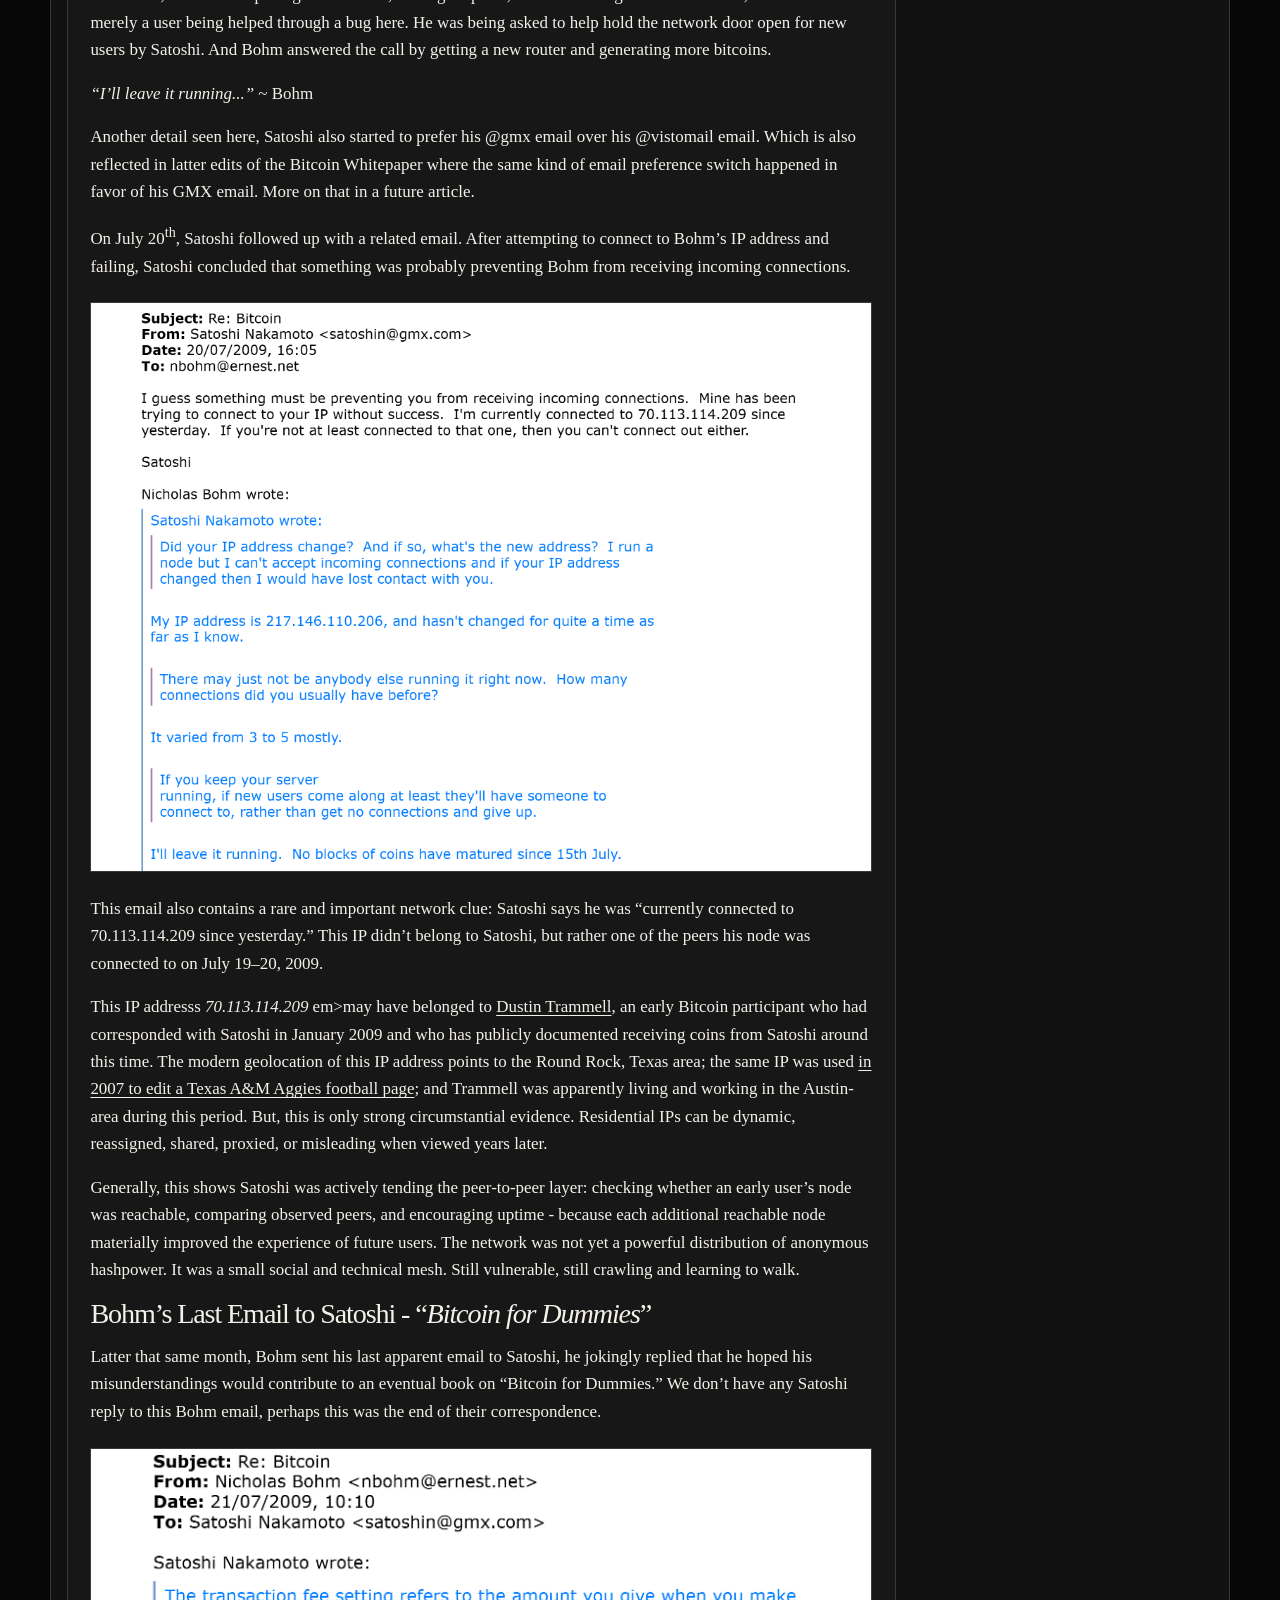
==== commit 92a3bb3c: "Update index.html" ====
--- a/bohm/index.html
+++ b/bohm/index.html
@@ -560,8 +560,8 @@
         </article>
 
         <div class="quote-card">
-          <p>“There is a thread here from the heuristics that is tangible.”</p>
-          <span>Satoshi Encyclopedia investigation</span>
+          <p>“This encyclopedia is a strong possible angle for how Satoshi first came across the Massias paper.”</p>
+          <span>Satoshi's Encyclopedia investigation</span>
         </div>
       </aside>
     </section>
